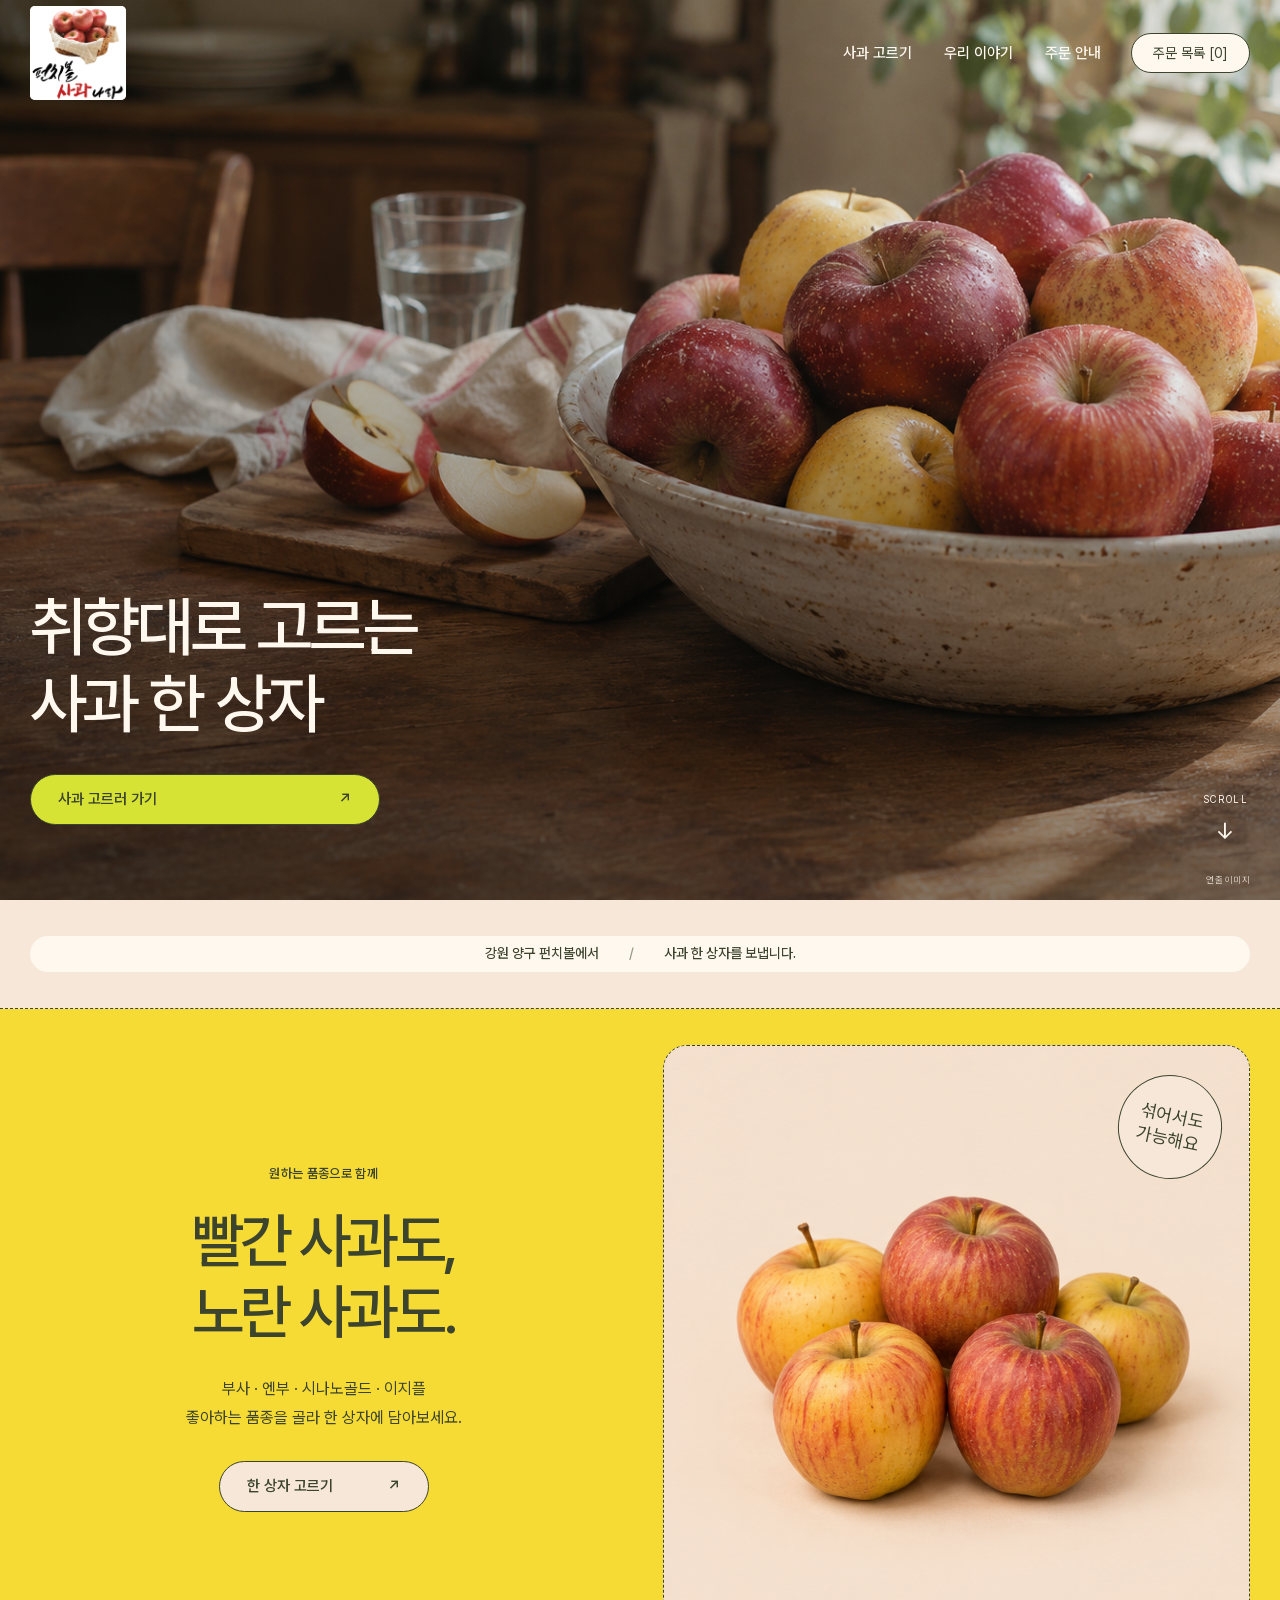
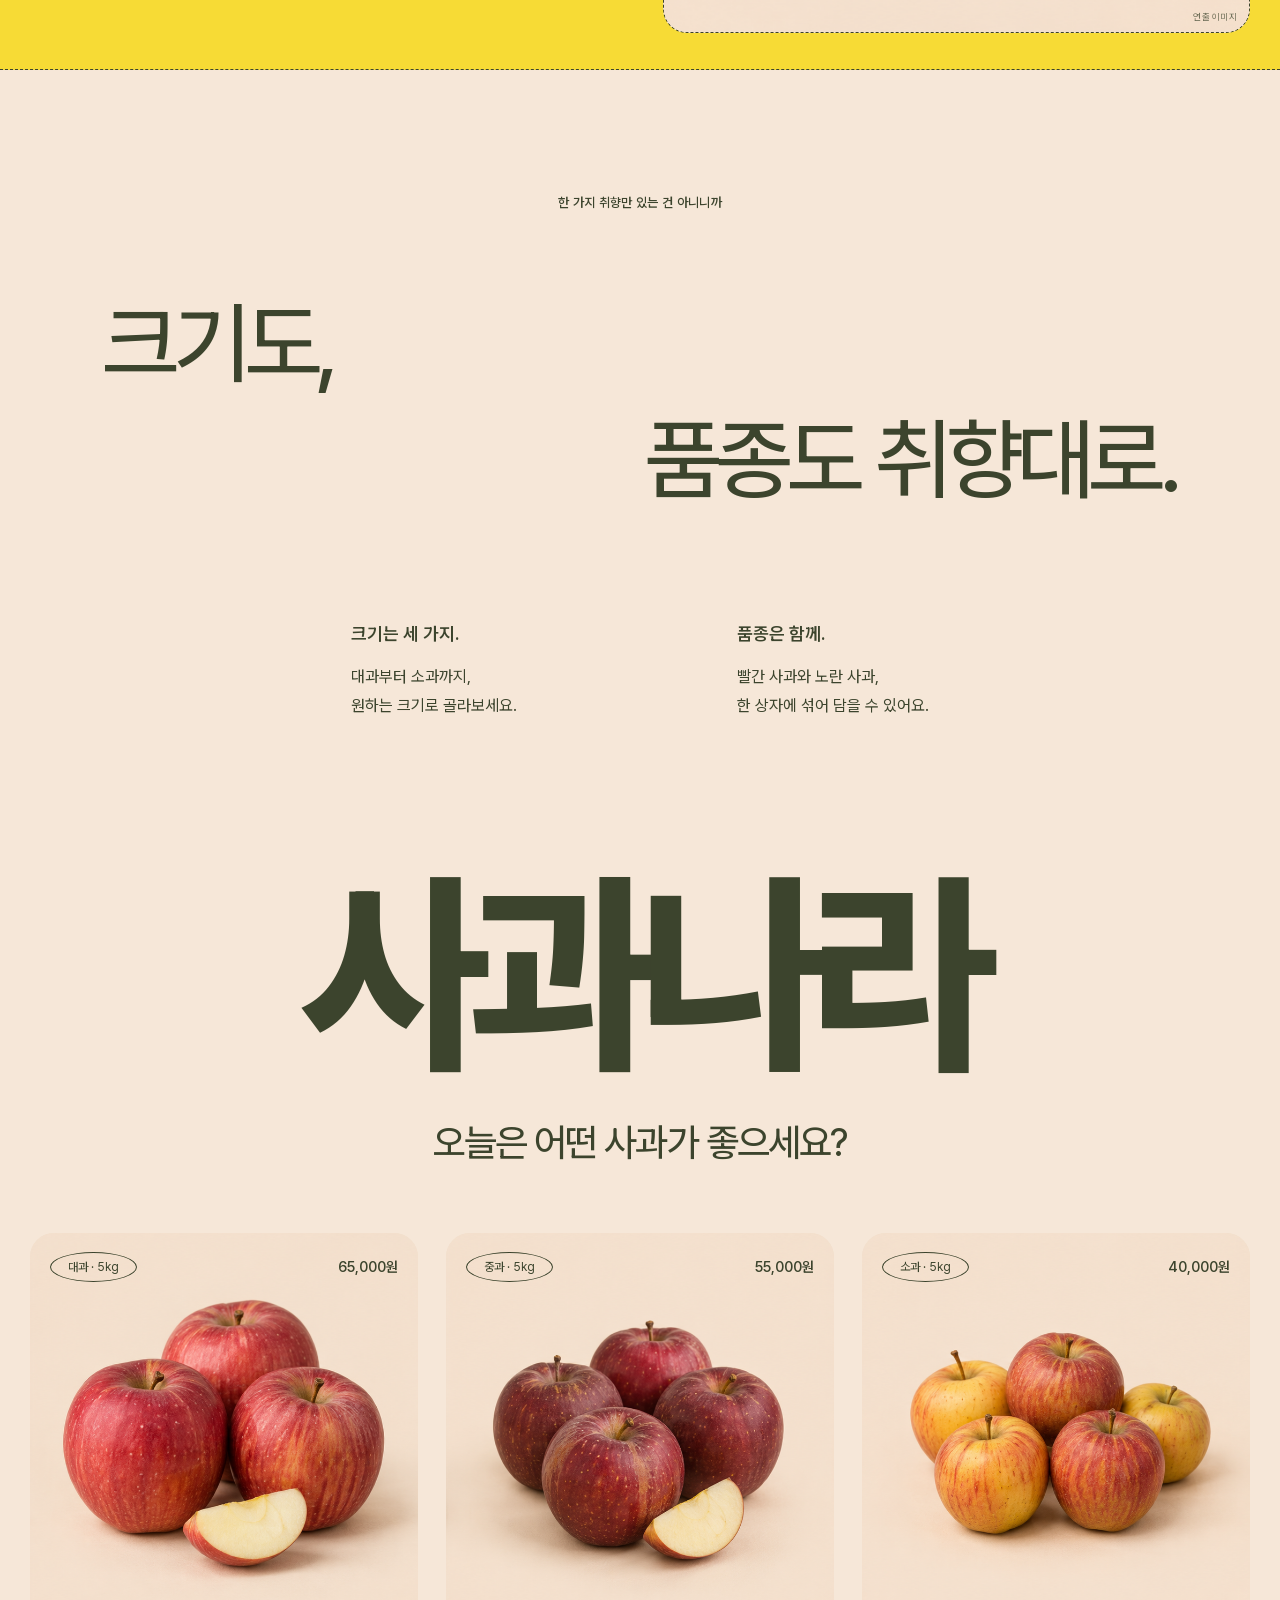
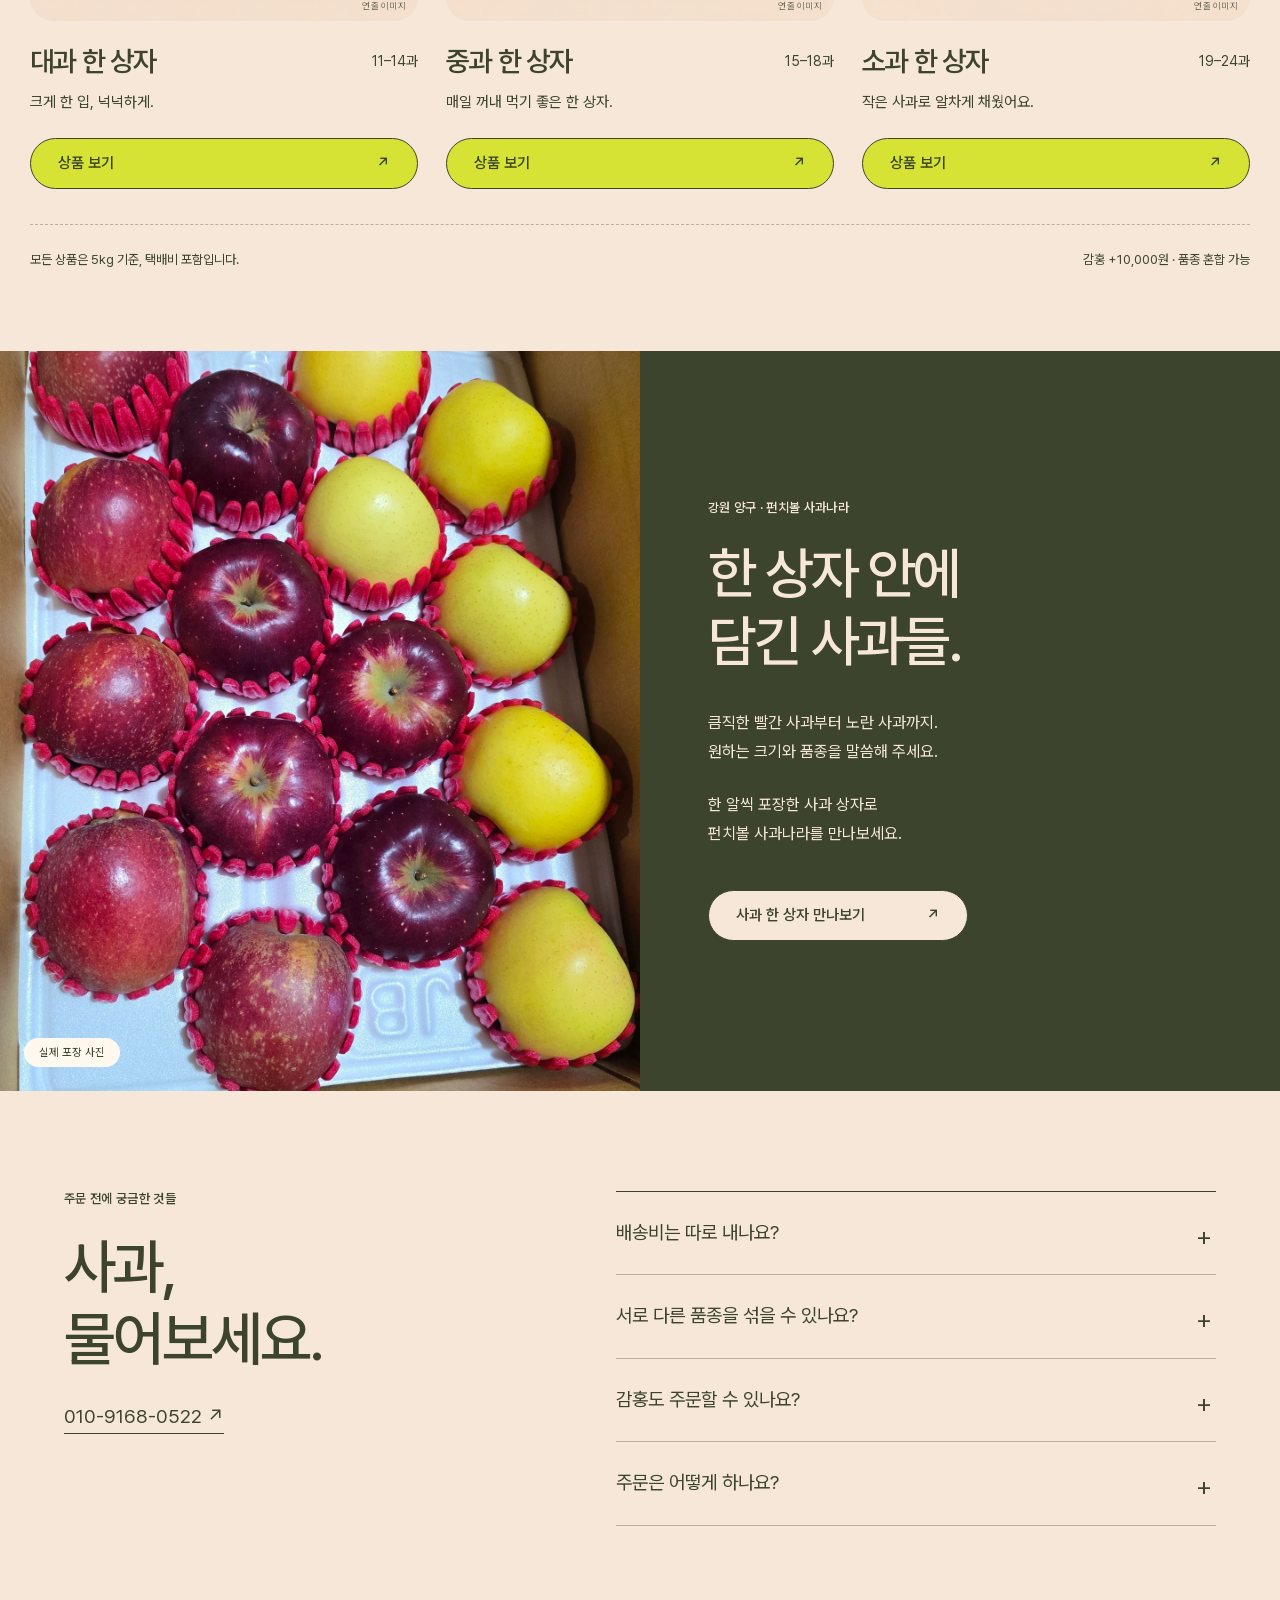
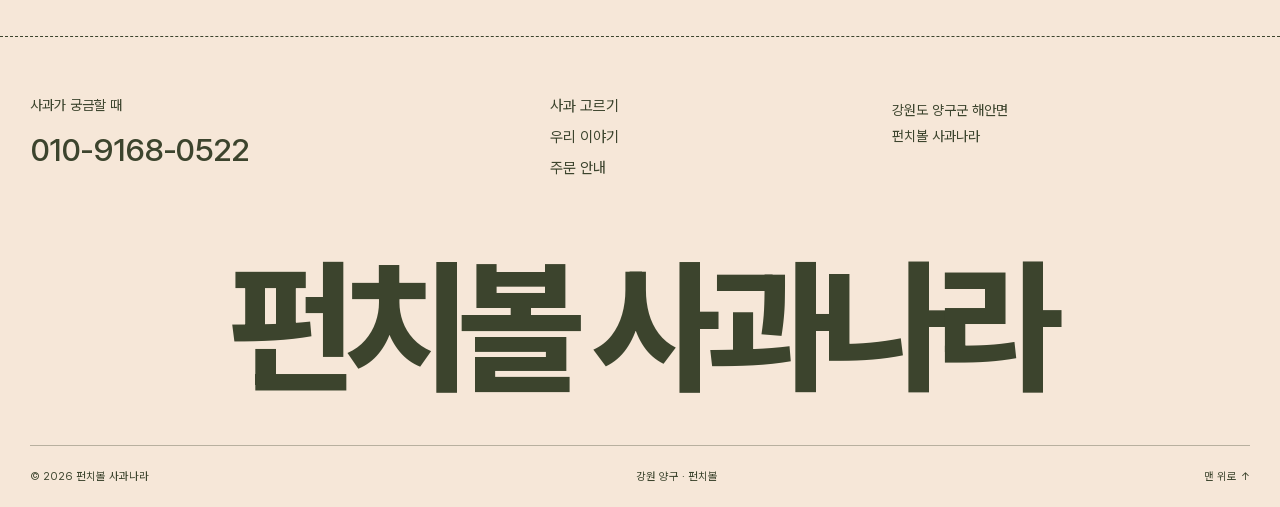
==== index.html @ c26ed7f4 "Build ApplePunch storefront and configure GitHub Pages" ====
<!doctype html><html lang="ko"><head><meta charset="utf-8"><meta name="viewport" content="width=device-width,initial-scale=1"><meta name="theme-color" content="#f6e7d8"><meta name="description" content="강원 양구 펀치볼 사과나라. 취향대로 고르는 사과 한 상자. 크기와 품종을 고르고 전화로 주문 문의하세요."><title>펀치볼 사과나라 — 취향대로 고르는 사과 한 상자</title><link rel="preload" href="assets/PretendardVariable.woff2" as="font" type="font/woff2" crossorigin><link rel="stylesheet" href="styles.css"><script src="app.js" defer></script></head><body class="home-page" id="top"><a class="skip-link" href="#main">본문으로 이동</a><header class="site-header"><a class="brand" href="index.html" aria-label="펀치볼 사과나라 홈"><span class="brand-crop"><img src="assets/brand-logo.png" alt="펀치볼 사과나라" width="198" height="194"></span></a><nav aria-label="주 메뉴"><a href="index.html#products">사과 고르기</a><a href="index.html#story">우리 이야기</a><a href="index.html#faq">주문 안내</a></nav><button class="basket-button" data-open-cart>주문 목록 <span data-cart-count>[0]</span></button><button class="menu-button" aria-label="메뉴 열기" aria-expanded="false" aria-controls="mobile-nav">메뉴</button></header><nav class="mobile-nav" id="mobile-nav" aria-label="모바일 메뉴" hidden><a href="index.html#products">사과 고르기</a><a href="index.html#story">우리 이야기</a><a href="index.html#faq">주문 안내</a></nav><main id="main">
<section class="hero"><img class="hero-image" src="assets/apple-table-hero.png" alt="식탁 위 그릇에 담긴 빨간 사과와 노란 사과" fetchpriority="high" width="1672" height="941"><div class="hero-shade"></div><div class="hero-content"><h1>취향대로 고르는<br>사과 한 상자</h1><a class="pill primary hero-button" href="#products">사과 고르러 가기 <span aria-hidden="true">↗</span></a></div><a class="scroll-cue" href="#intro" aria-label="아래 소개 보기">SCROLL <span>↓</span></a><span class="image-note">연출 이미지</span></section>
<div class="origin-band" id="intro"><p><span>강원 양구 펀치볼에서</span><span class="band-divider">/</span><span>사과 한 상자를 보냅니다.</span></p></div>
<section class="feature-section"><div class="feature-copy"><p class="eyebrow">원하는 품종으로 함께</p><h2>빨간 사과도,<br>노란 사과도.</h2><p>부사 · 엔부 · 시나노골드 · 이지플<br>좋아하는 품종을 골라 한 상자에 담아보세요.</p><a class="pill cream" href="product.html?size=medium">한 상자 고르기 <span aria-hidden="true">↗</span></a></div><a class="feature-visual" href="product.html?size=medium" aria-label="혼합 사과 상품 자세히 보기"><div class="apple-sprite small"></div><span class="feature-sticker">섞어서도<br>가능해요</span><span class="image-note">연출 이미지</span></a></section>
<section class="statement"><p class="eyebrow">한 가지 취향만 있는 건 아니니까</p><h2><span>크기도,</span><span>품종도 취향대로.</span></h2><div class="statement-notes"><p><strong>크기는 세 가지.</strong>대과부터 소과까지,<br>원하는 크기로 골라보세요.</p><p><strong>품종은 함께.</strong>빨간 사과와 노란 사과,<br>한 상자에 섞어 담을 수 있어요.</p></div></section>
<section class="products-section" id="products"><div class="section-intro"><h2>사과나라</h2><p>오늘은 어떤 사과가 좋으세요?</p></div><div class="product-grid"><article class="product-card"><a class="product-image" href="product.html?size=large" aria-label="대과 5kg 상품 보기"><div class="apple-sprite large"></div><div class="product-image-label"><span>대과 · 5kg</span><strong>65,000원</strong></div><span class="image-note">연출 이미지</span></a><div class="product-title"><h3>대과 한 상자</h3><span>11–14과</span></div><p class="product-description">크게 한 입, 넉넉하게.</p><a class="pill primary" href="product.html?size=large">상품 보기 <span aria-hidden="true">↗</span></a></article><article class="product-card"><a class="product-image" href="product.html?size=medium" aria-label="중과 5kg 상품 보기"><div class="apple-sprite medium"></div><div class="product-image-label"><span>중과 · 5kg</span><strong>55,000원</strong></div><span class="image-note">연출 이미지</span></a><div class="product-title"><h3>중과 한 상자</h3><span>15–18과</span></div><p class="product-description">매일 꺼내 먹기 좋은 한 상자.</p><a class="pill primary" href="product.html?size=medium">상품 보기 <span aria-hidden="true">↗</span></a></article><article class="product-card"><a class="product-image" href="product.html?size=small" aria-label="소과 5kg 상품 보기"><div class="apple-sprite small"></div><div class="product-image-label"><span>소과 · 5kg</span><strong>40,000원</strong></div><span class="image-note">연출 이미지</span></a><div class="product-title"><h3>소과 한 상자</h3><span>19–24과</span></div><p class="product-description">작은 사과로 알차게 채웠어요.</p><a class="pill primary" href="product.html?size=small">상품 보기 <span aria-hidden="true">↗</span></a></article></div><div class="product-footnote"><span>모든 상품은 5kg 기준, 택배비 포함입니다.</span><span>감홍 +10,000원 · 품종 혼합 가능</span></div></section>
<section class="story-section" id="story"><div class="story-photo"><img src="assets/real-apple-box.webp" alt="개별 완충재로 포장된 펀치볼 사과나라의 실제 혼합 사과 상자" loading="lazy" width="1440" height="2560"><span class="photo-tag">실제 포장 사진</span></div><div class="story-copy"><p class="eyebrow">강원 양구 · 펀치볼 사과나라</p><h2>한 상자 안에<br>담긴 사과들.</h2><p>큼직한 빨간 사과부터 노란 사과까지.<br>원하는 크기와 품종을 말씀해 주세요.</p><p>한 알씩 포장한 사과 상자로<br>펀치볼 사과나라를 만나보세요.</p><a class="pill cream" href="product.html">사과 한 상자 만나보기 <span aria-hidden="true">↗</span></a></div></section>
<section class="faq-section" id="faq"><div><p class="eyebrow">주문 전에 궁금한 것들</p><h2>사과,<br>물어보세요.</h2><a class="text-link" href="tel:01091680522">010-9168-0522 ↗</a></div><div class="faq-list"><details><summary>배송비는 따로 내나요?</summary><p>안내된 사과 가격은 5kg 한 상자 기준이며 택배비가 포함되어 있습니다. 여러 상자 주문과 배송 관련 사항은 전화로 문의해 주세요.</p></details><details><summary>서로 다른 품종을 섞을 수 있나요?</summary><p>네. 부사, 엔부, 시나노골드, 이지플 등 품종 혼합 구성이 가능합니다. 준비 가능한 품종은 주문할 때 확인해 주세요.</p></details><details><summary>감홍도 주문할 수 있나요?</summary><p>감홍은 표시된 가격에 10,000원이 추가됩니다. 준비 수량과 혼합 구성 가격은 전화로 확인해 주세요.</p></details><details><summary>주문은 어떻게 하나요?</summary><p>상품 페이지에서 크기와 품종을 골라 주문 목록에 담아보세요. 010-9168-0522로 연락해 주문 구성, 최종 금액과 발송일을 확인하시면 됩니다.</p></details></div></section>
</main><footer class="footer"><div class="footer-top"><div><p class="footer-label">사과가 궁금할 때</p><a class="footer-phone" href="tel:01091680522">010-9168-0522</a></div><div class="footer-links"><a href="index.html#products">사과 고르기</a><a href="index.html#story">우리 이야기</a><a href="index.html#faq">주문 안내</a></div><div class="footer-location">강원도 양구군 해안면<br>펀치볼 사과나라</div></div><div class="footer-wordmark" aria-hidden="true">펀치볼 사과나라</div><div class="footer-bottom"><span>© 2026 펀치볼 사과나라</span><span>강원 양구 · 펀치볼</span><a href="#top">맨 위로 ↑</a></div></footer><dialog class="cart-dialog" aria-labelledby="cart-title"><div class="cart-shell"><div class="cart-heading"><h2 id="cart-title">고른 사과</h2><button class="icon-button" data-close-cart aria-label="주문 목록 닫기">×</button></div><p class="cart-intro">원하는 구성을 담고, 전화로 문의해 주세요.</p><div class="cart-items" data-cart-items></div><div class="cart-bottom"><div class="cart-total"><span>상품 합계</span><strong data-cart-total>0원</strong></div><p class="cart-shipping">5kg 한 상자 기준 · 택배비 포함</p><button class="pill secondary" data-copy-order>선택한 구성 복사</button><a class="pill primary" href="tel:01091680522">전화로 주문 문의</a><p class="cart-disclaimer">결제 전 주문 구성과 발송일을 전화로 확인해 주세요.</p></div></div></dialog><div class="toast" role="status" aria-live="polite"></div></body></html>
---- styles.css ----
@font-face{font-family:Pretendard;src:url("assets/PretendardVariable.woff2") format("woff2");font-weight:100 900;font-display:swap}
:root{--cream:#f6e7d8;--paper:#fff8ef;--ink:#3c442d;--lime:#d6e334;--yellow:#f7db35;--red:#b92f25;--line:#a5a08b;--edge:30px}
*{box-sizing:border-box}html{scroll-behavior:smooth;scroll-padding-top:120px}body{margin:0;background:var(--cream);color:var(--ink);font-family:Pretendard,sans-serif;-webkit-font-smoothing:antialiased}body:has(dialog[open]){overflow:hidden}a{color:inherit;text-decoration:none}button,input,select{font:inherit;color:inherit}button,a,input,select,summary{-webkit-tap-highlight-color:transparent}button{cursor:pointer}button:disabled{cursor:default;opacity:.55}img{max-width:100%;display:block}button{background:none}h1,h2,h3,p{margin:0}a:focus-visible,button:focus-visible,summary:focus-visible,input:focus-visible,select:focus-visible{outline:3px solid var(--red);outline-offset:5px}section[id],div[id]{scroll-margin-top:110px}::selection{background:var(--lime);color:var(--ink)}.skip-link{position:fixed;top:-100px;left:20px;background:var(--cream);padding:14px;z-index:100}.skip-link:focus{top:10px}
.site-header{position:fixed;inset:0 0 auto;z-index:30;height:106px;padding:6px var(--edge);display:flex;gap:30px;align-items:center;transition:background .25s,color .25s,border-color .25s;color:var(--paper);border-bottom:1px solid transparent}.site-header.scrolled,.product-page .site-header{background:var(--cream);color:var(--ink);border-bottom-color:#3c442d33}.brand{display:block;flex-shrink:0;width:96px;height:94px;overflow:hidden;background:white;border-radius:5px}.brand-crop{position:relative;display:block;width:99px;height:97px;transform:scale(.97);transform-origin:top left;overflow:hidden}.brand-crop img{position:absolute;width:99px;height:97px;max-width:none;left:0;top:0}.site-header nav{display:flex;gap:32px;margin-left:auto;font-size:15px;font-weight:500}.site-header nav a{padding:12px 0}.site-header nav a:hover{text-decoration:underline;text-underline-offset:6px}.basket-button{border:1px solid currentColor;border-radius:40px;background:var(--paper);color:var(--ink);padding:11px 21px;font-size:14px;white-space:nowrap}.basket-button:hover{background:var(--lime)}.menu-button{display:none}.mobile-nav[hidden]{display:none}.mobile-nav{position:fixed;z-index:29;top:82px;left:0;right:0;background:var(--cream);padding:22px 20px;border-bottom:1px solid var(--ink)}.mobile-nav a{display:block;padding:13px 0;font-size:18px}
.hero{height:100svh;min-height:720px;max-height:1200px;position:relative;isolation:isolate;background:#47382b;color:var(--paper)}.hero-image{position:absolute;inset:0;width:100%;height:100%;object-fit:cover;object-position:center}.hero-shade{position:absolute;inset:0;background:linear-gradient(90deg,rgba(0,0,0,.24),transparent 70%),linear-gradient(0deg,rgba(0,0,0,.40),transparent 65%)}.hero-content{position:absolute;left:var(--edge);bottom:75px;width:min(760px,calc(100% - 60px))}.hero h1{font-size:clamp(48px,5.15vw,82px);font-weight:500;letter-spacing:-.055em;line-height:1.17;margin-bottom:32px}.pill{display:flex;align-items:center;justify-content:center;gap:30px;min-height:51px;padding:14px 27px;border:1px solid var(--ink);border-radius:100px;font-size:15px;font-weight:550;line-height:1.4;transition:background .18s,transform .18s}.pill span{margin-left:auto}.pill:hover{transform:translateY(-2px)}.primary{background:var(--lime);color:var(--ink)}.primary:hover{background:#e5ed75}.cream{background:var(--cream);color:var(--ink)}.cream:hover{background:var(--paper)}.secondary{background:transparent}.hero-button{max-width:350px}.scroll-cue{position:absolute;right:32px;bottom:55px;font-size:10px;letter-spacing:.14em;display:grid;gap:12px;text-align:center}.scroll-cue span{font-size:23px}.image-note{position:absolute;right:12px;bottom:10px;font-size:9px;letter-spacing:.03em;opacity:.7}.hero>.image-note{right:30px;bottom:15px}
.origin-band{padding:36px var(--edge);border-bottom:1px dashed var(--ink)}.origin-band p{border-radius:60px;background:var(--paper);text-align:center;min-height:36px;padding:9px 20px;font-size:14px;font-weight:500;display:flex;gap:30px;justify-content:center}.band-divider{color:#969b81}
.feature-section{background:var(--yellow);display:grid;grid-template-columns:1fr 1fr;gap:45px;padding:36px var(--edge);align-items:center;border-bottom:1px dashed var(--ink)}.feature-copy{text-align:center;padding:60px 12px}.eyebrow{font-size:13px;font-weight:550;letter-spacing:.025em;margin-bottom:25px}.feature-copy h2{font-size:clamp(38px,4.7vw,76px);font-weight:500;line-height:1.18;letter-spacing:-.065em;margin-bottom:27px}.feature-copy>p:not(.eyebrow){font-size:16px;line-height:1.8;margin-bottom:28px}.feature-copy .pill{display:inline-flex;min-width:210px}.feature-visual{position:relative;display:block;aspect-ratio:1/1;border:1px dashed var(--ink);border-radius:24px;overflow:hidden;background:#f3e1cd}.apple-sprite{width:100%;height:100%;background-image:url("assets/apple-products.png");background-size:300% 100%;background-repeat:no-repeat}.apple-sprite.large{background-position:left center}.apple-sprite.medium{background-position:center}.apple-sprite.small{background-position:right center}.feature-sticker{position:absolute;top:29px;right:27px;display:grid;place-content:center;border:1px solid var(--ink);border-radius:50%;width:104px;height:104px;font-size:18px;line-height:1.3;text-align:center;background:var(--cream);transform:rotate(12deg)}
.statement{padding:125px 8vw 100px}.statement>.eyebrow{text-align:center;margin-bottom:76px}.statement h2{font-size:clamp(48px,7vw,110px);font-weight:450;letter-spacing:-.065em;line-height:1.3}.statement h2 span{display:block}.statement h2 span:last-child{text-align:right}.statement-notes{display:flex;justify-content:space-evenly;gap:60px;max-width:900px;margin:100px auto 0}.statement-notes p{font-size:16px;line-height:1.8}.statement-notes strong{display:block;font-size:18px;font-weight:600;margin-bottom:12px}
.products-section{padding:30px var(--edge) 80px}.section-intro{text-align:center;margin-bottom:68px}.section-intro h2{font-size:clamp(90px,17vw,280px);letter-spacing:-.085em;font-weight:800;line-height:1.15}.section-intro p{font-size:clamp(20px,3vw,42px);letter-spacing:-.05em;font-weight:450;margin-top:18px}.product-grid{display:grid;grid-template-columns:repeat(3,minmax(0,1fr));gap:28px}.product-image{display:block;position:relative;aspect-ratio:1;border-radius:24px;overflow:hidden;background:#f3e1cd}.product-image .apple-sprite{transition:transform .6s cubic-bezier(.2,.7,.2,1)}.product-image:hover .apple-sprite{transform:scale(1.055)}.product-image-label{position:absolute;top:19px;left:20px;right:20px;display:flex;align-items:center;justify-content:space-between;gap:12px;font-size:14px}.product-image-label>span{border:1px solid var(--ink);border-radius:50%;padding:7px 17px;font-size:12px}.product-image-label strong{font-weight:550}.product-title{display:flex;align-items:center;justify-content:space-between;margin:23px 0 12px;gap:12px}.product-title h3{font-size:28px;font-weight:550;letter-spacing:-.04em}.product-title>span{font-size:14px;white-space:nowrap}.product-description{font-size:15px;margin-bottom:24px;line-height:1.6}.product-footnote{display:flex;justify-content:space-between;gap:20px;font-size:13px;margin-top:35px;padding-top:24px;border-top:1px dashed #3c442d55;line-height:1.7}
.story-section{display:grid;grid-template-columns:1fr 1fr;background:var(--ink);color:var(--cream);min-height:740px}.story-photo{position:relative;min-height:740px;overflow:hidden}.story-photo img{position:absolute;width:100%;height:100%;object-fit:cover;object-position:center}.photo-tag{position:absolute;left:24px;bottom:24px;border-radius:30px;background:var(--paper);color:var(--ink);padding:8px 15px;font-size:11px}.story-copy{padding:70px 5.3vw;display:flex;flex-direction:column;justify-content:center;align-items:flex-start}.story-copy h2,.packing-section h2{font-size:clamp(38px,4.4vw,68px);font-weight:500;line-height:1.2;letter-spacing:-.055em;margin-bottom:32px}.story-copy>p:not(.eyebrow){font-size:16px;line-height:1.85;margin-bottom:23px}.story-copy .pill{margin-top:18px;min-width:260px}
.faq-section{padding:100px 5vw 110px;display:grid;grid-template-columns:1fr 1.3fr;gap:90px}.faq-section h2{font-size:60px;line-height:1.2;font-weight:500;letter-spacing:-.05em;margin-bottom:30px}.text-link{font-size:19px;border-bottom:1px solid;padding-bottom:5px}.faq-list{border-top:1px solid var(--ink)}details{border-bottom:1px solid #3c442d55}summary{cursor:pointer;list-style:none;padding:27px 36px 27px 0;font-size:19px;position:relative;line-height:1.5}summary::-webkit-details-marker{display:none}summary::after{content:"+";position:absolute;right:4px;top:24px;font-size:26px;font-weight:350}details[open] summary::after{content:"−"}details p{font-size:15px;line-height:1.9;max-width:560px;padding:0 35px 27px 0;color:#5f644f}
.footer{border-top:1px dashed var(--ink);padding:60px var(--edge) 0}.footer-top{display:grid;grid-template-columns:1.3fr .8fr 1fr;gap:55px;margin-bottom:70px}.footer-label{font-size:14px;margin-bottom:18px}.footer-phone{font-size:32px;font-weight:500;letter-spacing:-.04em}.footer-links{display:grid;gap:13px;font-size:15px}.footer-location{font-size:14px;line-height:1.9}.footer-wordmark{font-size:clamp(60px,11.4vw,180px);font-weight:800;line-height:1.1;letter-spacing:-.08em;white-space:nowrap;text-align:center;padding-bottom:38px}.footer-bottom{border-top:1px solid #3c442d55;padding:24px 0;display:flex;justify-content:space-between;gap:20px;font-size:11px}
.breadcrumb{margin:143px var(--edge) 0;display:flex;gap:13px;font-size:12px;color:#73775f}.product-detail{display:grid;grid-template-columns:minmax(0,1fr) minmax(0,.9fr);gap:6vw;padding:35px var(--edge) 80px}.detail-visual{position:relative;aspect-ratio:1;border-radius:24px;overflow:hidden}.detail-media>p{font-size:11px;color:#747861;line-height:1.6;margin:15px 0}.pack-preview{display:flex;align-items:center;gap:16px;font-size:13px;margin-top:24px}.pack-preview img{width:75px;height:75px;object-fit:cover;border-radius:8px}.detail-copy{padding-top:18px;max-width:620px}.detail-copy>.eyebrow{margin-bottom:18px}.detail-copy h1{font-size:52px;line-height:1.2;letter-spacing:-.06em;font-weight:550}.detail-subtitle{font-size:15px;margin-top:16px;line-height:1.7}.detail-price{display:flex;align-items:baseline;justify-content:space-between;gap:15px;padding:28px 0 27px;margin-bottom:27px;border-bottom:1px solid #3c442d55}.detail-price strong{font-size:32px;font-weight:550;letter-spacing:-.04em}.detail-price span{font-size:12px}fieldset{padding:0;border:0;margin:0 0 26px}legend,.select-label{display:block;font-size:14px;font-weight:550;margin-bottom:13px}.size-options{display:grid;grid-template-columns:repeat(3,1fr);gap:9px}.size-option{position:relative;cursor:pointer}.size-option input{position:absolute;inset:0;opacity:0;width:100%;height:100%;margin:0;cursor:pointer}.size-option>span{display:flex;flex-direction:column;align-items:center;gap:7px;padding:15px 4px;border:1px solid #9b9e87;border-radius:11px}.size-option input:checked+span{background:var(--lime);border-color:var(--ink)}.size-option input:focus-visible+span{outline:3px solid var(--red);outline-offset:3px}.size-option strong{font-size:17px;font-weight:550}.size-option small{font-size:11px}.size-option b{font-size:14px;font-weight:550;margin-top:3px}select{width:100%;background:var(--paper);border:1px solid #9b9e87;border-radius:8px;min-height:48px;padding:10px 14px;font-size:14px}.quantity-line{display:flex;align-items:center;justify-content:space-between;margin:24px 0;font-size:14px}.quantity-control{display:flex;align-items:center;border:1px solid var(--ink);border-radius:40px;overflow:hidden}.quantity-control button{width:36px;height:35px;border:0;font-size:20px}.quantity-control input{width:42px;background:none;text-align:center;border:0;font-size:14px;appearance:textfield;-moz-appearance:textfield}.quantity-control input::-webkit-inner-spin-button{appearance:none}.selection-total{display:flex;justify-content:space-between;align-items:baseline;font-size:14px;border-top:1px solid #3c442d55;padding:22px 0}.selection-total strong{font-size:26px;font-weight:550}.add-button{width:100%}.direct-call{display:block;text-align:center;font-size:14px;padding:18px 0;text-decoration:underline;text-underline-offset:4px}.detail-notice{font-size:11px;color:#72755f;line-height:1.85}.packing-section{display:grid;grid-template-columns:1fr 1fr;background:var(--yellow);gap:80px;align-items:center;padding:60px 6vw}.packing-section img{max-height:680px;width:100%;object-fit:cover;border-radius:20px}.packing-section p:not(.eyebrow){font-size:15px;line-height:1.9;margin-bottom:30px}.packing-section .pill{display:inline-flex}
.cart-dialog{position:fixed;inset:0 0 0 auto;max-width:min(510px,100%);width:510px;max-height:100dvh;height:100dvh;margin:0;border:0;border-left:1px solid var(--ink);padding:0;background:var(--cream);color:var(--ink)}.cart-dialog::backdrop{background:#151b1a88}.cart-shell{display:flex;flex-direction:column;height:100%;padding:27px}.cart-heading{display:flex;align-items:center;justify-content:space-between;gap:20px}.cart-heading h2{font-size:30px;font-weight:550;letter-spacing:-.04em}.icon-button{border:1px solid var(--ink);border-radius:50%;height:35px;width:35px;font-size:27px;line-height:1}.cart-intro{font-size:13px;line-height:1.7;margin-top:18px}.cart-items{flex:1;overflow:auto;margin:23px -5px 0;padding:0 5px}.empty-cart{padding:55px 10px;text-align:center;line-height:1.9;font-size:16px}.empty-cart a{display:inline-block;margin-top:18px;text-decoration:underline;text-underline-offset:5px}.cart-item{border-top:1px solid #3c442d44;padding:22px 0;display:grid;grid-template-columns:74px 1fr;gap:18px}.cart-item .apple-sprite{height:74px;border-radius:8px}.cart-item-title{display:flex;justify-content:space-between;gap:14px;align-items:start;font-size:17px;font-weight:550}.remove-item{border:0;font-size:12px;text-decoration:underline;padding:3px 0}.cart-item-copy p{font-size:12px;margin-top:9px}.cart-item-controls{display:flex;justify-content:space-between;align-items:center;gap:15px;margin-top:13px}.cart-item-controls strong{font-size:15px;font-weight:550}.cart-bottom{border-top:1px solid var(--ink);padding-top:22px}.cart-total{display:flex;align-items:center;justify-content:space-between;font-size:15px}.cart-total strong{font-size:26px;font-weight:550}.cart-shipping{font-size:11px;margin:12px 0 21px}.cart-bottom .pill{width:100%;margin-top:10px}.cart-disclaimer{font-size:11px;line-height:1.7;margin-top:17px;color:#6c705c}.toast{position:fixed;bottom:28px;left:50%;transform:translate(-50%,20px);background:var(--ink);color:var(--paper);border:1px solid var(--cream);padding:15px 23px;border-radius:60px;font-size:14px;opacity:0;pointer-events:none;z-index:80;transition:opacity .2s,transform .2s;max-width:calc(100% - 30px);text-align:center}.toast.visible{opacity:1;transform:translate(-50%,0)}
@media(min-width:1700px){.feature-section{gap:75px}.feature-visual{max-height:850px}.statement{padding-left:12vw;padding-right:12vw}.product-detail{gap:8vw;padding-left:5vw;padding-right:5vw}.detail-copy{padding-top:4vw}}
@media(max-width:1000px){.site-header nav{gap:20px;font-size:13px}.feature-section{gap:20px}.feature-copy{padding:35px 0}.feature-copy>p:not(.eyebrow){font-size:14px}.feature-sticker{width:80px;height:80px;font-size:15px;top:20px;right:20px}.statement{padding:90px 5vw}.statement-notes{margin-top:65px}.product-grid{gap:17px}.product-image-label{left:12px;right:12px;font-size:12px;top:14px}.product-image-label>span{font-size:10px;padding:5px 10px}.product-title h3{font-size:23px}.product-title>span{font-size:12px}.story-photo{min-height:650px}.story-section{min-height:650px}.story-copy{padding:50px 30px}.story-copy>p:not(.eyebrow){font-size:14px}.story-copy .pill{min-width:0;gap:15px;padding:13px 21px}.faq-section{gap:40px;padding:75px 30px}.faq-section h2{font-size:48px}.footer-phone{font-size:25px}.product-detail{gap:35px}.detail-copy h1{font-size:39px}.detail-price{display:block}.detail-price span{display:block;margin-top:10px}.size-options{gap:6px}.size-option b{font-size:12px}.packing-section{gap:40px}}
@media(max-width:700px){:root{--edge:18px}html{scroll-padding-top:95px}.site-header{height:82px;padding:5px 18px;gap:12px}.brand{width:72px;height:70px}.brand-crop{transform:scale(.728)}.site-header nav{display:none}.basket-button{margin-left:auto;padding:9px 13px;font-size:12px}.menu-button{display:block;border:1px solid currentColor;border-radius:40px;padding:9px 13px;color:inherit;font-size:12px}.hero{height:92svh;min-height:650px;max-height:900px}.hero-image{object-position:63% center}.hero-shade{background:linear-gradient(0deg,#17130ab0,transparent 85%)}.hero-content{left:20px;bottom:74px;width:calc(100% - 40px)}.hero h1{font-size:clamp(38px,8.7vw,58px);line-height:1.25;letter-spacing:-.055em;margin-bottom:26px}.hero-button{max-width:none;min-height:48px;font-size:14px}.scroll-cue{right:20px;bottom:17px;display:flex;gap:10px;align-items:center;font-size:8px}.scroll-cue span{font-size:16px}.hero>.image-note{left:20px;right:auto;bottom:20px;font-size:8px}.origin-band{padding:23px 14px}.origin-band p{font-size:11px;gap:10px;padding:10px 8px}.feature-section{display:flex;flex-direction:column;gap:0;padding:14px 18px 22px}.feature-copy{padding:37px 0 32px}.eyebrow{font-size:11px;margin-bottom:20px}.feature-copy h2{font-size:43px;margin-bottom:20px}.feature-copy>p:not(.eyebrow){font-size:13px;line-height:1.9;margin-bottom:22px}.feature-copy .pill{min-width:205px;min-height:45px;font-size:13px}.feature-visual{width:100%;aspect-ratio:1.12;border-radius:18px}.feature-sticker{width:77px;height:77px;font-size:14px;right:17px;top:17px}.statement{padding:70px 22px 53px}.statement>.eyebrow{margin-bottom:45px}.statement h2{font-size:clamp(33px,8vw,54px);line-height:1.6;letter-spacing:-.06em}.statement-notes{gap:24px;margin-top:48px;justify-content:space-between}.statement-notes p{font-size:12px;line-height:1.8}.statement-notes strong{font-size:14px;margin-bottom:8px}.products-section{padding:20px 18px 47px}.section-intro{margin-bottom:32px}.section-intro h2{font-size:27vw;letter-spacing:-.08em}.section-intro p{font-size:19px;margin-top:13px}.product-grid{display:flex;overflow-x:auto;scroll-snap-type:x mandatory;gap:16px;padding-bottom:20px;scrollbar-width:thin;scrollbar-color:var(--ink) transparent}.product-card{width:84%;min-width:84%;scroll-snap-align:start}.product-image{border-radius:18px}.product-image-label{font-size:13px;top:17px;left:16px;right:16px}.product-image-label>span{font-size:11px}.product-title{margin-top:18px}.product-title h3{font-size:25px}.product-title>span{font-size:13px}.product-description{font-size:13px;margin-bottom:18px}.product-card>.pill{min-height:45px;font-size:13px}.product-footnote{display:block;font-size:11px;padding-top:18px;margin-top:17px}.product-footnote span{display:block;margin-top:5px}.story-section{display:block;min-height:0}.story-photo{height:490px;min-height:0}.story-photo img{object-position:center 45%}.photo-tag{left:18px;bottom:18px;font-size:10px}.story-copy{padding:45px 25px 50px}.story-copy h2{font-size:40px;margin-bottom:24px}.story-copy>p:not(.eyebrow){font-size:14px;line-height:1.85;margin-bottom:18px}.story-copy .pill{min-width:250px;font-size:13px;min-height:46px;margin-top:12px}.faq-section{display:block;padding:55px 22px 60px}.faq-section h2{font-size:40px;margin-bottom:23px}.text-link{font-size:17px}.faq-list{margin-top:42px}summary{font-size:16px;padding:23px 30px 23px 0}summary::after{font-size:22px;top:20px}details p{font-size:13px;line-height:1.85;padding-bottom:23px}.footer{padding:37px 20px 0}.footer-top{grid-template-columns:1fr 1fr;gap:30px;margin-bottom:45px}.footer-top>div:first-child{grid-column:1/-1}.footer-label{font-size:12px;margin-bottom:12px}.footer-phone{font-size:30px}.footer-links{font-size:12px;gap:12px}.footer-location{font-size:12px}.footer-wordmark{font-size:10.5vw;padding-bottom:25px}.footer-bottom{font-size:9px;padding:20px 0;gap:12px}.footer-bottom>span:nth-child(2){display:none}.breadcrumb{margin-top:108px;font-size:10px;gap:10px}.product-detail{display:block;padding:25px 18px 45px}.detail-visual{border-radius:18px}.detail-media>p{font-size:10px;margin:12px 0}.pack-preview{margin-top:16px;font-size:12px}.pack-preview img{height:58px;width:58px}.detail-copy{padding-top:36px;max-width:none}.detail-copy h1{font-size:38px}.detail-subtitle{font-size:13px;margin-top:13px}.detail-price{display:flex;align-items:center;padding:24px 0;margin-bottom:24px}.detail-price strong{font-size:28px}.detail-price span{font-size:11px;margin-top:0}legend,.select-label{font-size:13px}.size-options{gap:8px}.size-option strong{font-size:16px}.size-option small{font-size:11px}.size-option b{font-size:13px}.quantity-line{font-size:13px}.selection-total{font-size:13px}.selection-total strong{font-size:24px}.add-button{min-height:51px}.direct-call{font-size:13px}.detail-notice{font-size:11px}.packing-section{display:block;padding:25px 18px 42px}.packing-section img{height:480px;border-radius:15px;margin-bottom:32px}.packing-section h2{font-size:38px;margin-bottom:23px}.packing-section p:not(.eyebrow){font-size:13px;margin-bottom:23px}.packing-section .pill{font-size:13px;min-height:45px}.cart-shell{padding:22px}.cart-heading h2{font-size:26px}.cart-intro{font-size:12px}.cart-item{gap:12px;grid-template-columns:65px 1fr}.cart-item .apple-sprite{height:65px}.cart-item-title{font-size:15px}.cart-bottom{padding-top:18px}.cart-total strong{font-size:24px}.cart-disclaimer{font-size:10px}.toast{font-size:12px;bottom:20px}}
@media(prefers-reduced-motion:reduce){html{scroll-behavior:auto}*,*::before,*::after{transition:none!important;animation:none!important}}
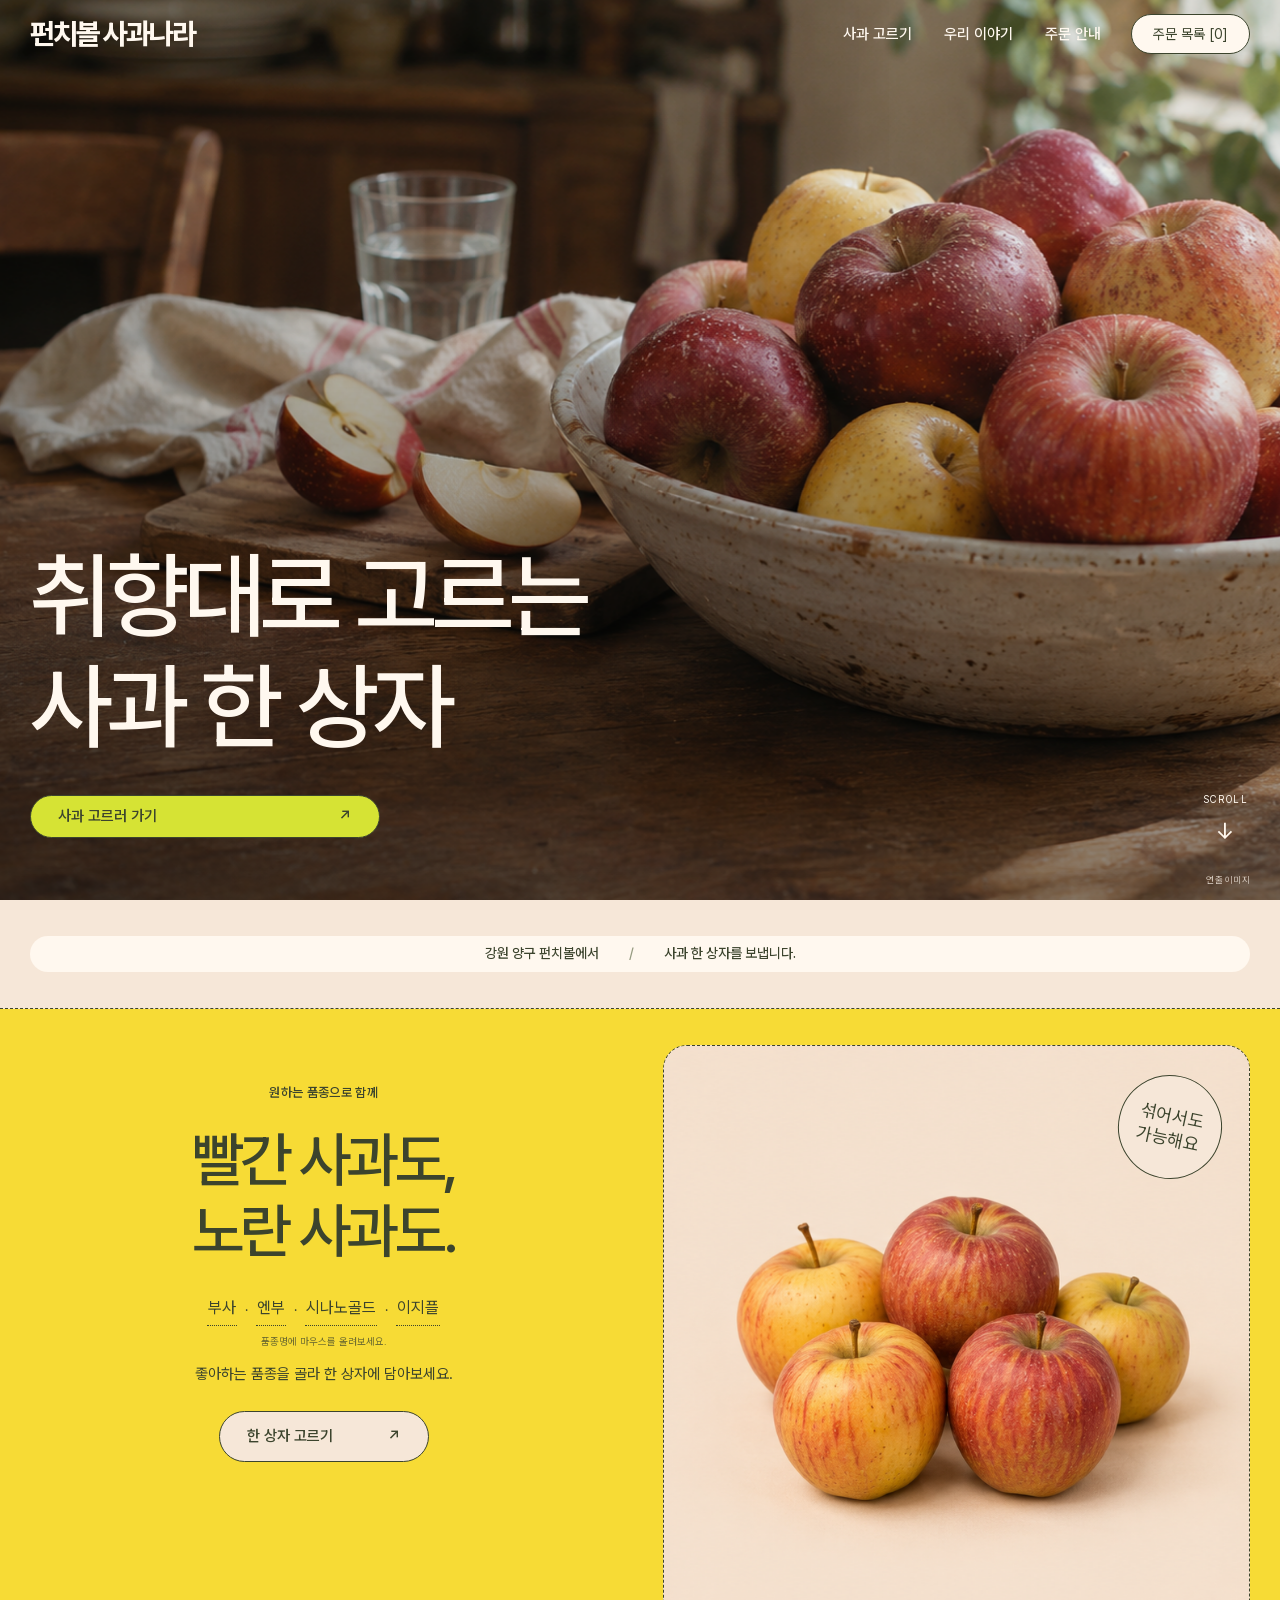
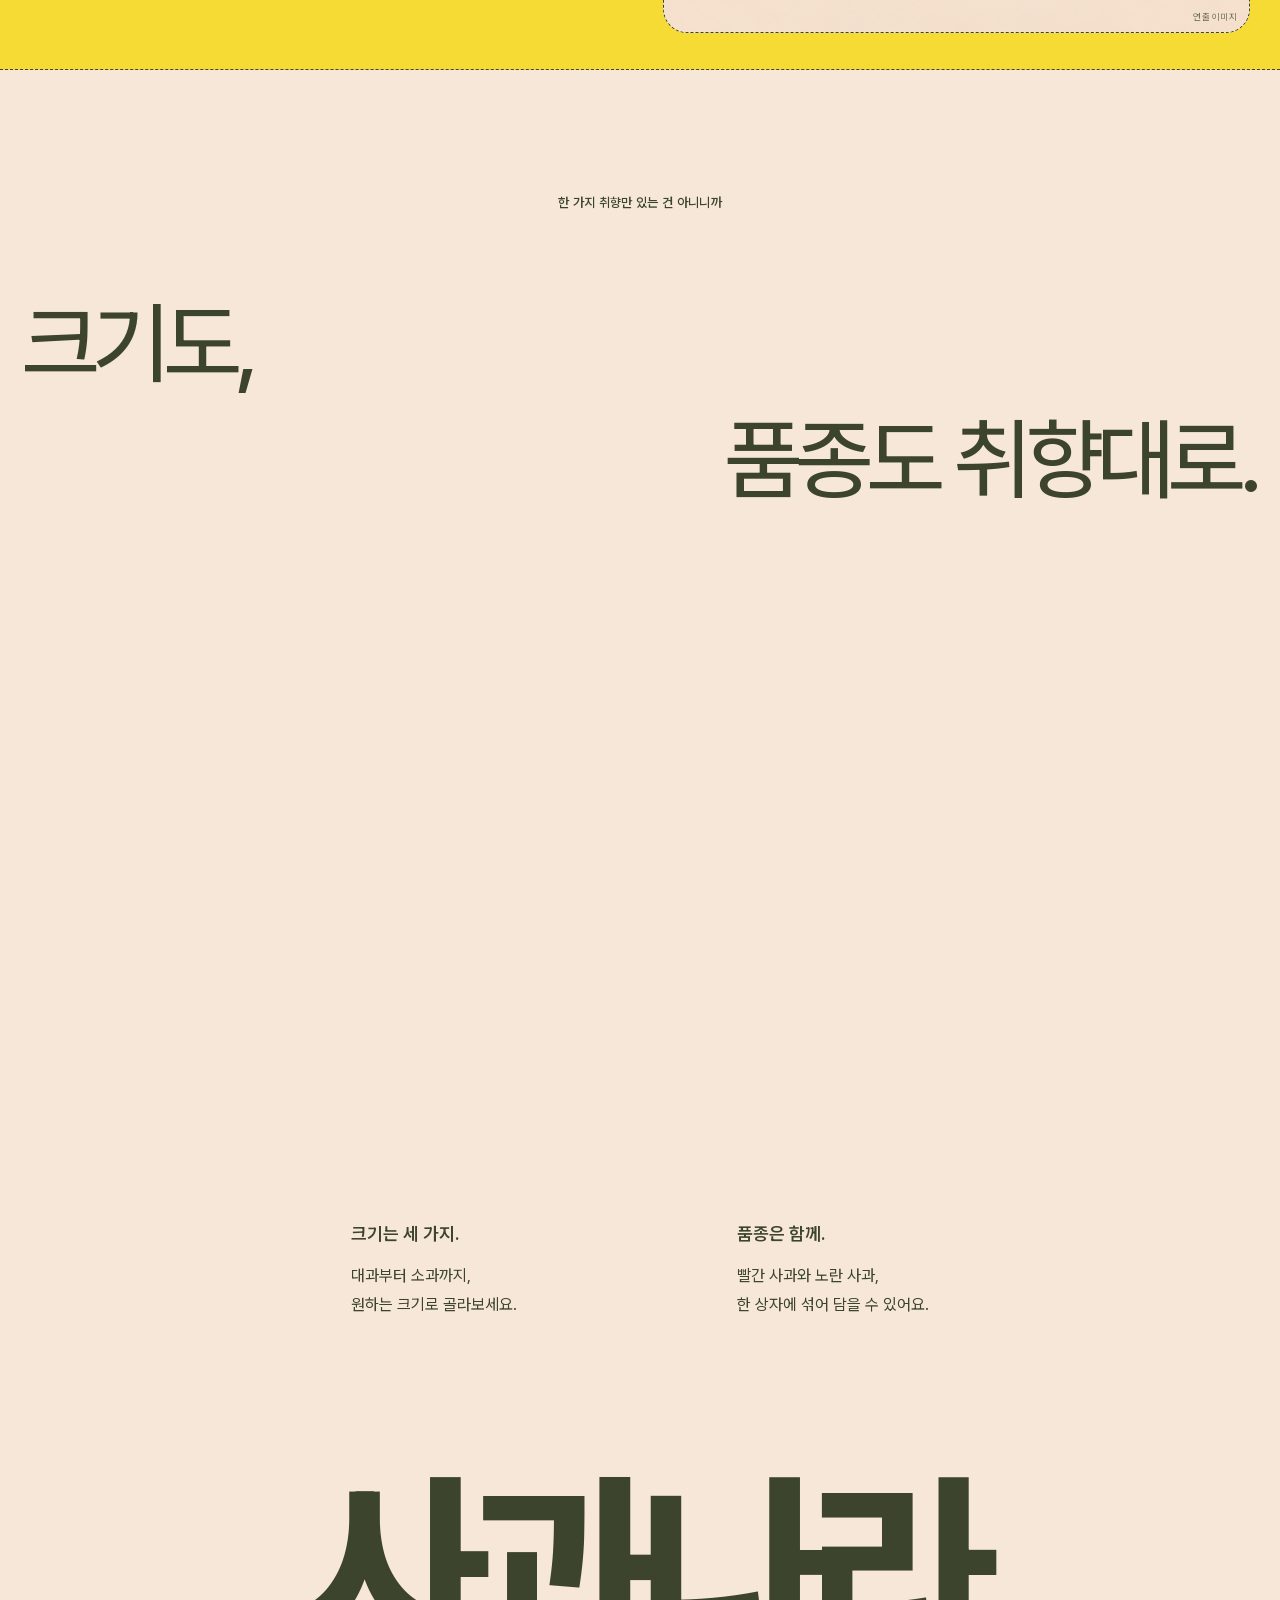
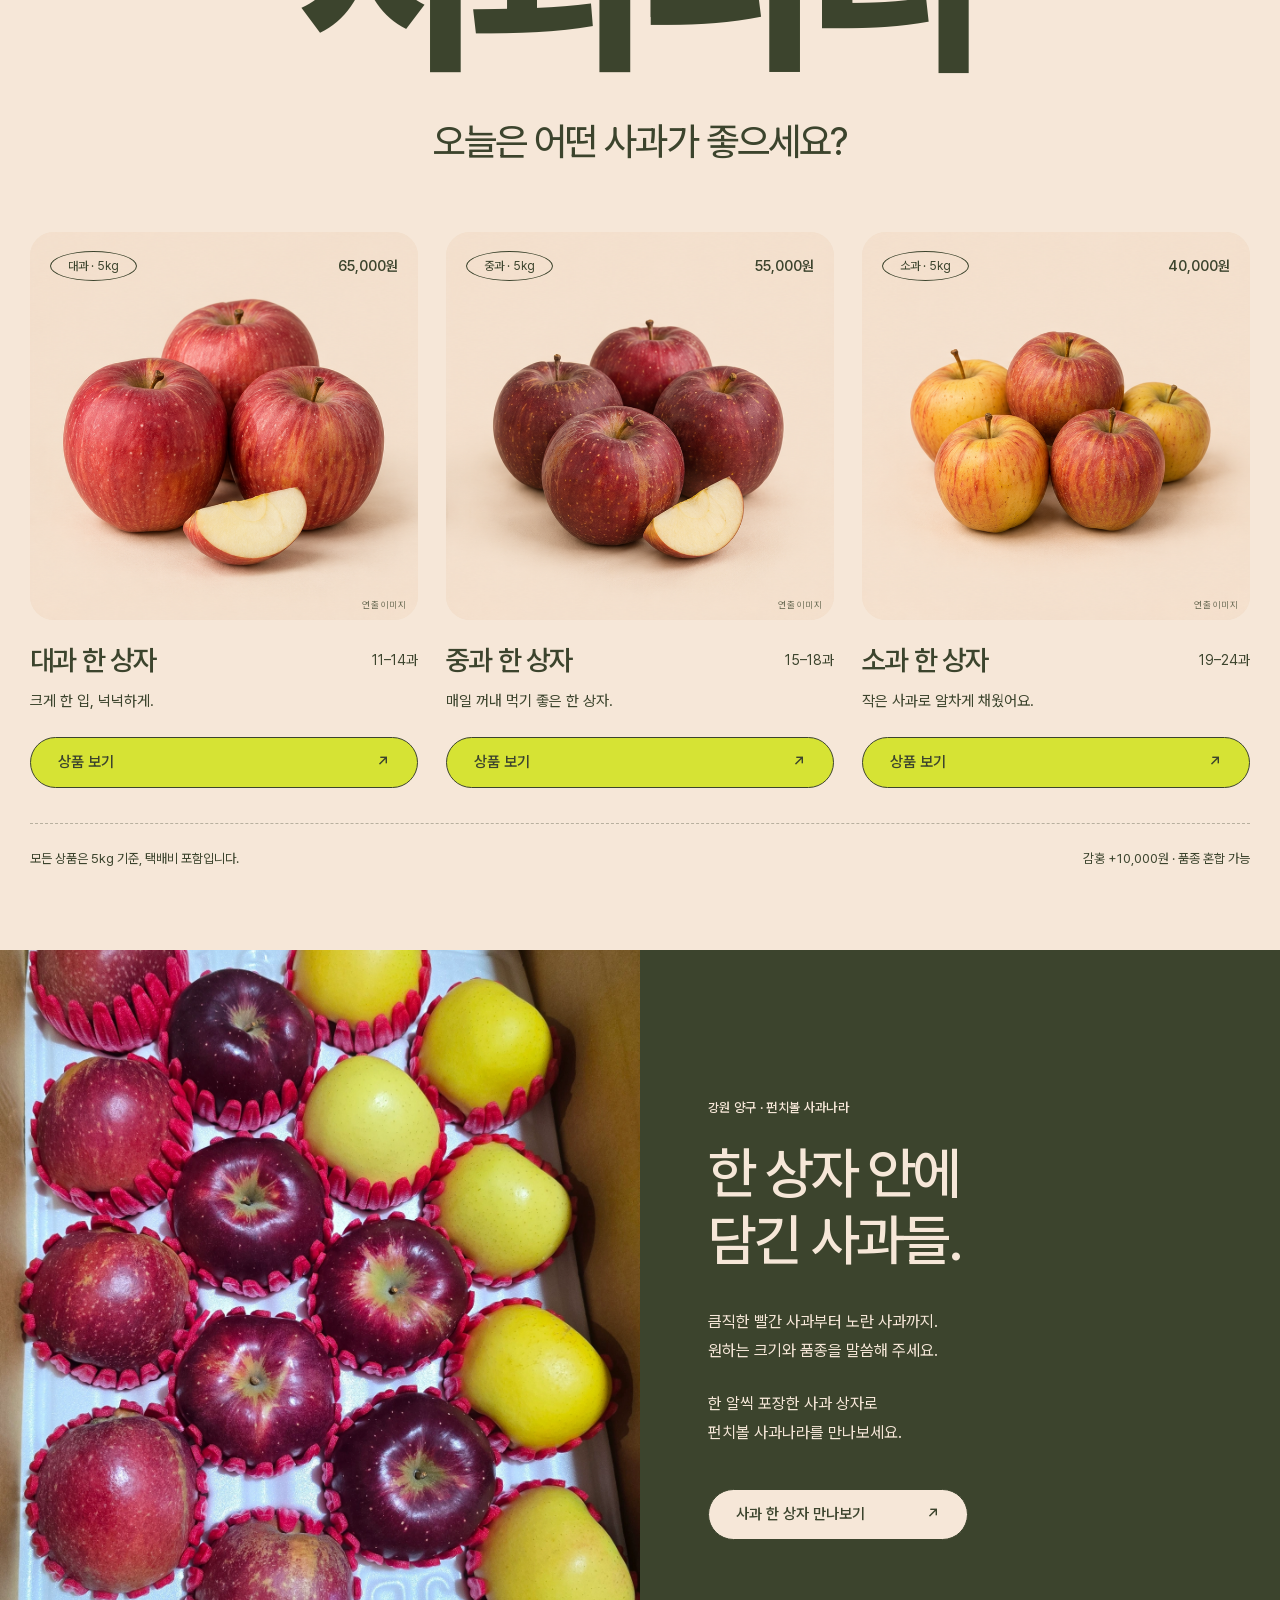
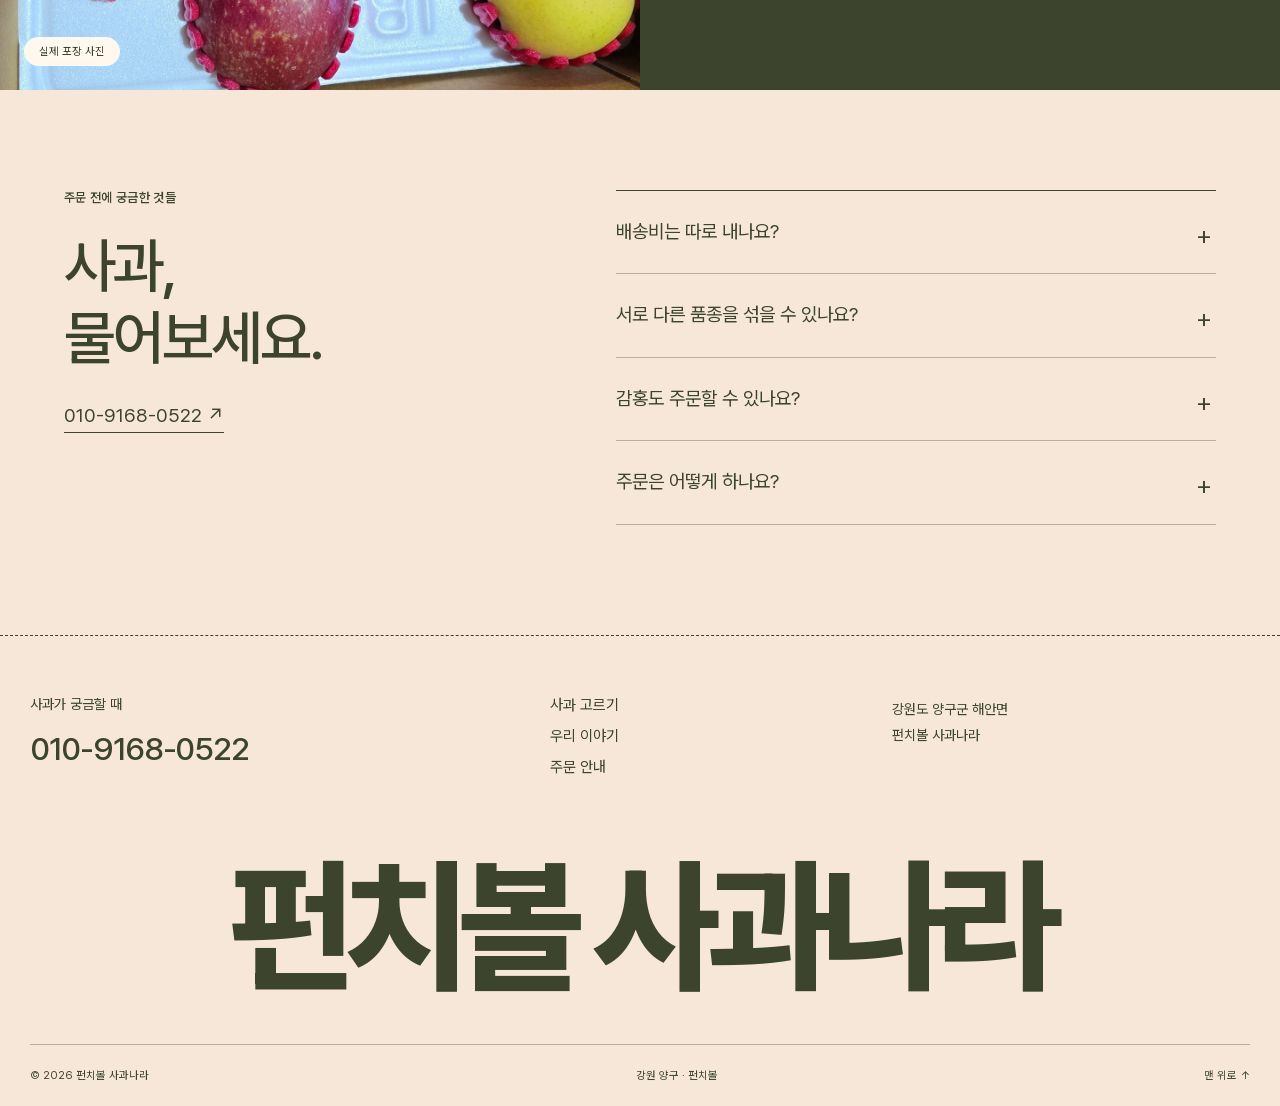
==== commit e222178b: "Refine Graza-style layout and add accessible cultivar descriptions" ====
--- a/index.html
+++ b/index.html
@@ -1,7 +1,7 @@
-<!doctype html><html lang="ko"><head><meta charset="utf-8"><meta name="viewport" content="width=device-width,initial-scale=1"><meta name="theme-color" content="#f6e7d8"><meta name="description" content="강원 양구 펀치볼 사과나라. 취향대로 고르는 사과 한 상자. 크기와 품종을 고르고 전화로 주문 문의하세요."><title>펀치볼 사과나라 — 취향대로 고르는 사과 한 상자</title><link rel="preload" href="assets/PretendardVariable.woff2" as="font" type="font/woff2" crossorigin><link rel="stylesheet" href="styles.css"><script src="app.js" defer></script></head><body class="home-page" id="top"><a class="skip-link" href="#main">본문으로 이동</a><header class="site-header"><a class="brand" href="index.html" aria-label="펀치볼 사과나라 홈"><span class="brand-crop"><img src="assets/brand-logo.png" alt="펀치볼 사과나라" width="198" height="194"></span></a><nav aria-label="주 메뉴"><a href="index.html#products">사과 고르기</a><a href="index.html#story">우리 이야기</a><a href="index.html#faq">주문 안내</a></nav><button class="basket-button" data-open-cart>주문 목록 <span data-cart-count>[0]</span></button><button class="menu-button" aria-label="메뉴 열기" aria-expanded="false" aria-controls="mobile-nav">메뉴</button></header><nav class="mobile-nav" id="mobile-nav" aria-label="모바일 메뉴" hidden><a href="index.html#products">사과 고르기</a><a href="index.html#story">우리 이야기</a><a href="index.html#faq">주문 안내</a></nav><main id="main">
+<!doctype html><html lang="ko"><head><meta charset="utf-8"><meta name="viewport" content="width=device-width,initial-scale=1"><meta name="theme-color" content="#f6e7d8"><meta name="description" content="강원 양구 펀치볼 사과나라. 취향대로 고르는 사과 한 상자. 크기와 품종을 고르고 전화로 주문 문의하세요."><title>펀치볼 사과나라 — 취향대로 고르는 사과 한 상자</title><link rel="preload" href="assets/PretendardVariable.woff2" as="font" type="font/woff2" crossorigin><link rel="stylesheet" href="styles.css"><script src="app.js" defer></script></head><body class="home-page" id="top"><a class="skip-link" href="#main">본문으로 이동</a><header class="site-header"><a class="brand" href="index.html" aria-label="펀치볼 사과나라 홈"><span class="brand-text">펀치볼 사과나라</span></a><nav aria-label="주 메뉴"><a href="index.html#products">사과 고르기</a><a href="index.html#story">우리 이야기</a><a href="index.html#faq">주문 안내</a></nav><button class="basket-button" data-open-cart>주문 목록 <span data-cart-count>[0]</span></button><button class="menu-button" aria-label="메뉴 열기" aria-expanded="false" aria-controls="mobile-nav">메뉴</button></header><nav class="mobile-nav" id="mobile-nav" aria-label="모바일 메뉴" hidden><a href="index.html#products">사과 고르기</a><a href="index.html#story">우리 이야기</a><a href="index.html#faq">주문 안내</a></nav><main id="main">
 <section class="hero"><img class="hero-image" src="assets/apple-table-hero.png" alt="식탁 위 그릇에 담긴 빨간 사과와 노란 사과" fetchpriority="high" width="1672" height="941"><div class="hero-shade"></div><div class="hero-content"><h1>취향대로 고르는<br>사과 한 상자</h1><a class="pill primary hero-button" href="#products">사과 고르러 가기 <span aria-hidden="true">↗</span></a></div><a class="scroll-cue" href="#intro" aria-label="아래 소개 보기">SCROLL <span>↓</span></a><span class="image-note">연출 이미지</span></section>
 <div class="origin-band" id="intro"><p><span>강원 양구 펀치볼에서</span><span class="band-divider">/</span><span>사과 한 상자를 보냅니다.</span></p></div>
-<section class="feature-section"><div class="feature-copy"><p class="eyebrow">원하는 품종으로 함께</p><h2>빨간 사과도,<br>노란 사과도.</h2><p>부사 · 엔부 · 시나노골드 · 이지플<br>좋아하는 품종을 골라 한 상자에 담아보세요.</p><a class="pill cream" href="product.html?size=medium">한 상자 고르기 <span aria-hidden="true">↗</span></a></div><a class="feature-visual" href="product.html?size=medium" aria-label="혼합 사과 상품 자세히 보기"><div class="apple-sprite small"></div><span class="feature-sticker">섞어서도<br>가능해요</span><span class="image-note">연출 이미지</span></a></section>
+<section class="feature-section"><div class="feature-copy"><div class="feature-heading"><p class="eyebrow">원하는 품종으로 함께</p><h2>빨간 사과도,<br>노란 사과도.</h2></div><div class="feature-details"><div class="variety-guide"><div class="variety-names" aria-label="사과 품종 안내"><button type="button" class="variety-name" data-variety="0" aria-expanded="false" aria-controls="variety-tooltip">부사</button><span aria-hidden="true">·</span><button type="button" class="variety-name" data-variety="1" aria-expanded="false" aria-controls="variety-tooltip">엔부</button><span aria-hidden="true">·</span><button type="button" class="variety-name" data-variety="2" aria-expanded="false" aria-controls="variety-tooltip">시나노골드</button><span aria-hidden="true">·</span><button type="button" class="variety-name" data-variety="3" aria-expanded="false" aria-controls="variety-tooltip">이지플</button></div><div class="variety-tooltip" id="variety-tooltip" role="tooltip" hidden><strong data-variety-title></strong><p data-variety-description></p></div><p class="variety-hint"><span class="desktop-hint">품종명에 마우스를 올려보세요.</span><span class="touch-hint">품종명을 누르면 특징을 볼 수 있어요.</span></p></div><p>좋아하는 품종을 골라 한 상자에 담아보세요.</p></div><a class="pill cream feature-cta" href="product.html?size=medium">한 상자 고르기 <span aria-hidden="true">↗</span></a></div><a class="feature-visual" href="product.html?size=medium" aria-label="혼합 사과 상품 자세히 보기"><div class="apple-sprite small"></div><span class="feature-sticker">섞어서도<br>가능해요</span><span class="image-note">연출 이미지</span></a></section>
 <section class="statement"><p class="eyebrow">한 가지 취향만 있는 건 아니니까</p><h2><span>크기도,</span><span>품종도 취향대로.</span></h2><div class="statement-notes"><p><strong>크기는 세 가지.</strong>대과부터 소과까지,<br>원하는 크기로 골라보세요.</p><p><strong>품종은 함께.</strong>빨간 사과와 노란 사과,<br>한 상자에 섞어 담을 수 있어요.</p></div></section>
 <section class="products-section" id="products"><div class="section-intro"><h2>사과나라</h2><p>오늘은 어떤 사과가 좋으세요?</p></div><div class="product-grid"><article class="product-card"><a class="product-image" href="product.html?size=large" aria-label="대과 5kg 상품 보기"><div class="apple-sprite large"></div><div class="product-image-label"><span>대과 · 5kg</span><strong>65,000원</strong></div><span class="image-note">연출 이미지</span></a><div class="product-title"><h3>대과 한 상자</h3><span>11–14과</span></div><p class="product-description">크게 한 입, 넉넉하게.</p><a class="pill primary" href="product.html?size=large">상품 보기 <span aria-hidden="true">↗</span></a></article><article class="product-card"><a class="product-image" href="product.html?size=medium" aria-label="중과 5kg 상품 보기"><div class="apple-sprite medium"></div><div class="product-image-label"><span>중과 · 5kg</span><strong>55,000원</strong></div><span class="image-note">연출 이미지</span></a><div class="product-title"><h3>중과 한 상자</h3><span>15–18과</span></div><p class="product-description">매일 꺼내 먹기 좋은 한 상자.</p><a class="pill primary" href="product.html?size=medium">상품 보기 <span aria-hidden="true">↗</span></a></article><article class="product-card"><a class="product-image" href="product.html?size=small" aria-label="소과 5kg 상품 보기"><div class="apple-sprite small"></div><div class="product-image-label"><span>소과 · 5kg</span><strong>40,000원</strong></div><span class="image-note">연출 이미지</span></a><div class="product-title"><h3>소과 한 상자</h3><span>19–24과</span></div><p class="product-description">작은 사과로 알차게 채웠어요.</p><a class="pill primary" href="product.html?size=small">상품 보기 <span aria-hidden="true">↗</span></a></article></div><div class="product-footnote"><span>모든 상품은 5kg 기준, 택배비 포함입니다.</span><span>감홍 +10,000원 · 품종 혼합 가능</span></div></section>
 <section class="story-section" id="story"><div class="story-photo"><img src="assets/real-apple-box.webp" alt="개별 완충재로 포장된 펀치볼 사과나라의 실제 혼합 사과 상자" loading="lazy" width="1440" height="2560"><span class="photo-tag">실제 포장 사진</span></div><div class="story-copy"><p class="eyebrow">강원 양구 · 펀치볼 사과나라</p><h2>한 상자 안에<br>담긴 사과들.</h2><p>큼직한 빨간 사과부터 노란 사과까지.<br>원하는 크기와 품종을 말씀해 주세요.</p><p>한 알씩 포장한 사과 상자로<br>펀치볼 사과나라를 만나보세요.</p><a class="pill cream" href="product.html">사과 한 상자 만나보기 <span aria-hidden="true">↗</span></a></div></section>
--- a/styles.css
+++ b/styles.css
@@ -1,19 +1,63 @@
 @font-face{font-family:Pretendard;src:url("assets/PretendardVariable.woff2") format("woff2");font-weight:100 900;font-display:swap}
 :root{--cream:#f6e7d8;--paper:#fff8ef;--ink:#3c442d;--lime:#d6e334;--yellow:#f7db35;--red:#b92f25;--line:#a5a08b;--edge:30px}
-*{box-sizing:border-box}html{scroll-behavior:smooth;scroll-padding-top:120px}body{margin:0;background:var(--cream);color:var(--ink);font-family:Pretendard,sans-serif;-webkit-font-smoothing:antialiased}body:has(dialog[open]){overflow:hidden}a{color:inherit;text-decoration:none}button,input,select{font:inherit;color:inherit}button,a,input,select,summary{-webkit-tap-highlight-color:transparent}button{cursor:pointer}button:disabled{cursor:default;opacity:.55}img{max-width:100%;display:block}button{background:none}h1,h2,h3,p{margin:0}a:focus-visible,button:focus-visible,summary:focus-visible,input:focus-visible,select:focus-visible{outline:3px solid var(--red);outline-offset:5px}section[id],div[id]{scroll-margin-top:110px}::selection{background:var(--lime);color:var(--ink)}.skip-link{position:fixed;top:-100px;left:20px;background:var(--cream);padding:14px;z-index:100}.skip-link:focus{top:10px}
-.site-header{position:fixed;inset:0 0 auto;z-index:30;height:106px;padding:6px var(--edge);display:flex;gap:30px;align-items:center;transition:background .25s,color .25s,border-color .25s;color:var(--paper);border-bottom:1px solid transparent}.site-header.scrolled,.product-page .site-header{background:var(--cream);color:var(--ink);border-bottom-color:#3c442d33}.brand{display:block;flex-shrink:0;width:96px;height:94px;overflow:hidden;background:white;border-radius:5px}.brand-crop{position:relative;display:block;width:99px;height:97px;transform:scale(.97);transform-origin:top left;overflow:hidden}.brand-crop img{position:absolute;width:99px;height:97px;max-width:none;left:0;top:0}.site-header nav{display:flex;gap:32px;margin-left:auto;font-size:15px;font-weight:500}.site-header nav a{padding:12px 0}.site-header nav a:hover{text-decoration:underline;text-underline-offset:6px}.basket-button{border:1px solid currentColor;border-radius:40px;background:var(--paper);color:var(--ink);padding:11px 21px;font-size:14px;white-space:nowrap}.basket-button:hover{background:var(--lime)}.menu-button{display:none}.mobile-nav[hidden]{display:none}.mobile-nav{position:fixed;z-index:29;top:82px;left:0;right:0;background:var(--cream);padding:22px 20px;border-bottom:1px solid var(--ink)}.mobile-nav a{display:block;padding:13px 0;font-size:18px}
-.hero{height:100svh;min-height:720px;max-height:1200px;position:relative;isolation:isolate;background:#47382b;color:var(--paper)}.hero-image{position:absolute;inset:0;width:100%;height:100%;object-fit:cover;object-position:center}.hero-shade{position:absolute;inset:0;background:linear-gradient(90deg,rgba(0,0,0,.24),transparent 70%),linear-gradient(0deg,rgba(0,0,0,.40),transparent 65%)}.hero-content{position:absolute;left:var(--edge);bottom:75px;width:min(760px,calc(100% - 60px))}.hero h1{font-size:clamp(48px,5.15vw,82px);font-weight:500;letter-spacing:-.055em;line-height:1.17;margin-bottom:32px}.pill{display:flex;align-items:center;justify-content:center;gap:30px;min-height:51px;padding:14px 27px;border:1px solid var(--ink);border-radius:100px;font-size:15px;font-weight:550;line-height:1.4;transition:background .18s,transform .18s}.pill span{margin-left:auto}.pill:hover{transform:translateY(-2px)}.primary{background:var(--lime);color:var(--ink)}.primary:hover{background:#e5ed75}.cream{background:var(--cream);color:var(--ink)}.cream:hover{background:var(--paper)}.secondary{background:transparent}.hero-button{max-width:350px}.scroll-cue{position:absolute;right:32px;bottom:55px;font-size:10px;letter-spacing:.14em;display:grid;gap:12px;text-align:center}.scroll-cue span{font-size:23px}.image-note{position:absolute;right:12px;bottom:10px;font-size:9px;letter-spacing:.03em;opacity:.7}.hero>.image-note{right:30px;bottom:15px}
+*{box-sizing:border-box}html{scroll-behavior:smooth;scroll-padding-top:84px}body{margin:0;background:var(--cream);color:var(--ink);font-family:Pretendard,sans-serif;-webkit-font-smoothing:antialiased}body:has(dialog[open]){overflow:hidden}a{color:inherit;text-decoration:none}button,input,select{font:inherit;color:inherit}button,a,input,select,summary{-webkit-tap-highlight-color:transparent}button{cursor:pointer}button:disabled{cursor:default;opacity:.55}img{max-width:100%;display:block}button{background:none}h1,h2,h3,p{margin:0}a:focus-visible,button:focus-visible,summary:focus-visible,input:focus-visible,select:focus-visible{outline:3px solid var(--red);outline-offset:5px}section[id],div[id]{scroll-margin-top:84px}::selection{background:var(--lime);color:var(--ink)}.skip-link{position:fixed;top:-100px;left:20px;background:var(--cream);padding:14px;z-index:100}.skip-link:focus{top:10px}
+.site-header{position:fixed;inset:0 0 auto;z-index:30;height:68px;padding:6px var(--edge);display:flex;gap:30px;align-items:center;transition:background .25s,color .25s,border-color .25s;color:var(--paper);border-bottom:1px solid transparent}.site-header.scrolled,.product-page .site-header{background:var(--cream);color:var(--ink);border-bottom-color:#3c442d33}.brand{display:block;flex-shrink:0;background:none;color:inherit}.brand-text{display:block;font-size:29px;font-weight:750;line-height:1.1;letter-spacing:-.075em;white-space:nowrap}.site-header nav{display:flex;gap:32px;margin-left:auto;font-size:15px;font-weight:500}.site-header nav a{padding:12px 0}.site-header nav a:hover{text-decoration:underline;text-underline-offset:6px}.basket-button{border:1px solid currentColor;border-radius:40px;background:var(--paper);color:var(--ink);padding:11px 21px;font-size:14px;white-space:nowrap}.basket-button:hover{background:var(--lime)}.menu-button{display:none}.mobile-nav[hidden]{display:none}.mobile-nav{position:fixed;z-index:29;top:64px;left:0;right:0;background:var(--cream);padding:22px 20px;border-bottom:1px solid var(--ink)}.mobile-nav a{display:block;padding:13px 0;font-size:18px}
+.hero{height:100svh;min-height:720px;max-height:1200px;position:relative;isolation:isolate;background:#47382b;color:var(--paper)}.hero-image{position:absolute;inset:0;width:100%;height:100%;object-fit:cover;object-position:center;transform:translate3d(0,var(--hero-shift,0px),0) scale(1.08);will-change:transform}.hero{overflow:clip}.hero-shade{position:absolute;inset:0;background:linear-gradient(90deg,rgba(0,0,0,.24),transparent 70%),linear-gradient(0deg,rgba(0,0,0,.40),transparent 65%)}.hero-content{position:absolute;left:var(--edge);bottom:62px;width:min(1120px,calc(100% - 60px))}.hero h1{font-size:clamp(72px,7.4vw,128px);font-weight:500;letter-spacing:-.055em;line-height:1.17;margin-bottom:32px}.pill{display:flex;align-items:center;justify-content:center;gap:30px;min-height:51px;padding:14px 27px;border:1px solid var(--ink);border-radius:100px;font-size:15px;font-weight:550;line-height:1.4;transition:background .18s,transform .18s}.pill span{margin-left:auto}.pill:hover{transform:translateY(-2px)}.primary{background:var(--lime);color:var(--ink)}.primary:hover{background:#e5ed75}.cream{background:var(--cream);color:var(--ink)}.cream:hover{background:var(--paper)}.secondary{background:transparent}.hero-button{max-width:350px}.scroll-cue{position:absolute;right:32px;bottom:55px;font-size:10px;letter-spacing:.14em;display:grid;gap:12px;text-align:center}.scroll-cue span{font-size:23px}.image-note{position:absolute;right:12px;bottom:10px;font-size:9px;letter-spacing:.03em;opacity:.7}.hero>.image-note{right:30px;bottom:15px}
 .origin-band{padding:36px var(--edge);border-bottom:1px dashed var(--ink)}.origin-band p{border-radius:60px;background:var(--paper);text-align:center;min-height:36px;padding:9px 20px;font-size:14px;font-weight:500;display:flex;gap:30px;justify-content:center}.band-divider{color:#969b81}
 .feature-section{background:var(--yellow);display:grid;grid-template-columns:1fr 1fr;gap:45px;padding:36px var(--edge);align-items:center;border-bottom:1px dashed var(--ink)}.feature-copy{text-align:center;padding:60px 12px}.eyebrow{font-size:13px;font-weight:550;letter-spacing:.025em;margin-bottom:25px}.feature-copy h2{font-size:clamp(38px,4.7vw,76px);font-weight:500;line-height:1.18;letter-spacing:-.065em;margin-bottom:27px}.feature-copy>p:not(.eyebrow){font-size:16px;line-height:1.8;margin-bottom:28px}.feature-copy .pill{display:inline-flex;min-width:210px}.feature-visual{position:relative;display:block;aspect-ratio:1/1;border:1px dashed var(--ink);border-radius:24px;overflow:hidden;background:#f3e1cd}.apple-sprite{width:100%;height:100%;background-image:url("assets/apple-products.png");background-size:300% 100%;background-repeat:no-repeat}.apple-sprite.large{background-position:left center}.apple-sprite.medium{background-position:center}.apple-sprite.small{background-position:right center}.feature-sticker{position:absolute;top:29px;right:27px;display:grid;place-content:center;border:1px solid var(--ink);border-radius:50%;width:104px;height:104px;font-size:18px;line-height:1.3;text-align:center;background:var(--cream);transform:rotate(12deg)}
-.statement{padding:125px 8vw 100px}.statement>.eyebrow{text-align:center;margin-bottom:76px}.statement h2{font-size:clamp(48px,7vw,110px);font-weight:450;letter-spacing:-.065em;line-height:1.3}.statement h2 span{display:block}.statement h2 span:last-child{text-align:right}.statement-notes{display:flex;justify-content:space-evenly;gap:60px;max-width:900px;margin:100px auto 0}.statement-notes p{font-size:16px;line-height:1.8}.statement-notes strong{display:block;font-size:18px;font-weight:600;margin-bottom:12px}
+.statement{padding:125px 8vw 100px;min-height:1200px;height:150svh;max-height:1800px;display:flex;flex-direction:column;overflow:clip}.statement>.eyebrow{text-align:center;margin-bottom:76px}.statement h2{position:sticky;top:calc(50vh - 150px);font-size:clamp(48px,7vw,110px);font-weight:450;letter-spacing:-.065em;line-height:1.3}.statement h2 span{display:block;transform:translateX(calc(var(--statement-travel,0) * -1px));will-change:transform}.statement h2 span:last-child{text-align:right;transform:translateX(calc(var(--statement-travel,0) * 1px))}.statement-notes{display:flex;justify-content:space-evenly;gap:60px;max-width:900px;margin:auto auto 0;padding-top:180px;position:relative;z-index:1}.statement-notes p{font-size:16px;line-height:1.8}.statement-notes strong{display:block;font-size:18px;font-weight:600;margin-bottom:12px}
 .products-section{padding:30px var(--edge) 80px}.section-intro{text-align:center;margin-bottom:68px}.section-intro h2{font-size:clamp(90px,17vw,280px);letter-spacing:-.085em;font-weight:800;line-height:1.15}.section-intro p{font-size:clamp(20px,3vw,42px);letter-spacing:-.05em;font-weight:450;margin-top:18px}.product-grid{display:grid;grid-template-columns:repeat(3,minmax(0,1fr));gap:28px}.product-image{display:block;position:relative;aspect-ratio:1;border-radius:24px;overflow:hidden;background:#f3e1cd}.product-image .apple-sprite{transition:transform .6s cubic-bezier(.2,.7,.2,1)}.product-image:hover .apple-sprite{transform:scale(1.055)}.product-image-label{position:absolute;top:19px;left:20px;right:20px;display:flex;align-items:center;justify-content:space-between;gap:12px;font-size:14px}.product-image-label>span{border:1px solid var(--ink);border-radius:50%;padding:7px 17px;font-size:12px}.product-image-label strong{font-weight:550}.product-title{display:flex;align-items:center;justify-content:space-between;margin:23px 0 12px;gap:12px}.product-title h3{font-size:28px;font-weight:550;letter-spacing:-.04em}.product-title>span{font-size:14px;white-space:nowrap}.product-description{font-size:15px;margin-bottom:24px;line-height:1.6}.product-footnote{display:flex;justify-content:space-between;gap:20px;font-size:13px;margin-top:35px;padding-top:24px;border-top:1px dashed #3c442d55;line-height:1.7}
 .story-section{display:grid;grid-template-columns:1fr 1fr;background:var(--ink);color:var(--cream);min-height:740px}.story-photo{position:relative;min-height:740px;overflow:hidden}.story-photo img{position:absolute;width:100%;height:100%;object-fit:cover;object-position:center}.photo-tag{position:absolute;left:24px;bottom:24px;border-radius:30px;background:var(--paper);color:var(--ink);padding:8px 15px;font-size:11px}.story-copy{padding:70px 5.3vw;display:flex;flex-direction:column;justify-content:center;align-items:flex-start}.story-copy h2,.packing-section h2{font-size:clamp(38px,4.4vw,68px);font-weight:500;line-height:1.2;letter-spacing:-.055em;margin-bottom:32px}.story-copy>p:not(.eyebrow){font-size:16px;line-height:1.85;margin-bottom:23px}.story-copy .pill{margin-top:18px;min-width:260px}
 .faq-section{padding:100px 5vw 110px;display:grid;grid-template-columns:1fr 1.3fr;gap:90px}.faq-section h2{font-size:60px;line-height:1.2;font-weight:500;letter-spacing:-.05em;margin-bottom:30px}.text-link{font-size:19px;border-bottom:1px solid;padding-bottom:5px}.faq-list{border-top:1px solid var(--ink)}details{border-bottom:1px solid #3c442d55}summary{cursor:pointer;list-style:none;padding:27px 36px 27px 0;font-size:19px;position:relative;line-height:1.5}summary::-webkit-details-marker{display:none}summary::after{content:"+";position:absolute;right:4px;top:24px;font-size:26px;font-weight:350}details[open] summary::after{content:"−"}details p{font-size:15px;line-height:1.9;max-width:560px;padding:0 35px 27px 0;color:#5f644f}
 .footer{border-top:1px dashed var(--ink);padding:60px var(--edge) 0}.footer-top{display:grid;grid-template-columns:1.3fr .8fr 1fr;gap:55px;margin-bottom:70px}.footer-label{font-size:14px;margin-bottom:18px}.footer-phone{font-size:32px;font-weight:500;letter-spacing:-.04em}.footer-links{display:grid;gap:13px;font-size:15px}.footer-location{font-size:14px;line-height:1.9}.footer-wordmark{font-size:clamp(60px,11.4vw,180px);font-weight:800;line-height:1.1;letter-spacing:-.08em;white-space:nowrap;text-align:center;padding-bottom:38px}.footer-bottom{border-top:1px solid #3c442d55;padding:24px 0;display:flex;justify-content:space-between;gap:20px;font-size:11px}
-.breadcrumb{margin:143px var(--edge) 0;display:flex;gap:13px;font-size:12px;color:#73775f}.product-detail{display:grid;grid-template-columns:minmax(0,1fr) minmax(0,.9fr);gap:6vw;padding:35px var(--edge) 80px}.detail-visual{position:relative;aspect-ratio:1;border-radius:24px;overflow:hidden}.detail-media>p{font-size:11px;color:#747861;line-height:1.6;margin:15px 0}.pack-preview{display:flex;align-items:center;gap:16px;font-size:13px;margin-top:24px}.pack-preview img{width:75px;height:75px;object-fit:cover;border-radius:8px}.detail-copy{padding-top:18px;max-width:620px}.detail-copy>.eyebrow{margin-bottom:18px}.detail-copy h1{font-size:52px;line-height:1.2;letter-spacing:-.06em;font-weight:550}.detail-subtitle{font-size:15px;margin-top:16px;line-height:1.7}.detail-price{display:flex;align-items:baseline;justify-content:space-between;gap:15px;padding:28px 0 27px;margin-bottom:27px;border-bottom:1px solid #3c442d55}.detail-price strong{font-size:32px;font-weight:550;letter-spacing:-.04em}.detail-price span{font-size:12px}fieldset{padding:0;border:0;margin:0 0 26px}legend,.select-label{display:block;font-size:14px;font-weight:550;margin-bottom:13px}.size-options{display:grid;grid-template-columns:repeat(3,1fr);gap:9px}.size-option{position:relative;cursor:pointer}.size-option input{position:absolute;inset:0;opacity:0;width:100%;height:100%;margin:0;cursor:pointer}.size-option>span{display:flex;flex-direction:column;align-items:center;gap:7px;padding:15px 4px;border:1px solid #9b9e87;border-radius:11px}.size-option input:checked+span{background:var(--lime);border-color:var(--ink)}.size-option input:focus-visible+span{outline:3px solid var(--red);outline-offset:3px}.size-option strong{font-size:17px;font-weight:550}.size-option small{font-size:11px}.size-option b{font-size:14px;font-weight:550;margin-top:3px}select{width:100%;background:var(--paper);border:1px solid #9b9e87;border-radius:8px;min-height:48px;padding:10px 14px;font-size:14px}.quantity-line{display:flex;align-items:center;justify-content:space-between;margin:24px 0;font-size:14px}.quantity-control{display:flex;align-items:center;border:1px solid var(--ink);border-radius:40px;overflow:hidden}.quantity-control button{width:36px;height:35px;border:0;font-size:20px}.quantity-control input{width:42px;background:none;text-align:center;border:0;font-size:14px;appearance:textfield;-moz-appearance:textfield}.quantity-control input::-webkit-inner-spin-button{appearance:none}.selection-total{display:flex;justify-content:space-between;align-items:baseline;font-size:14px;border-top:1px solid #3c442d55;padding:22px 0}.selection-total strong{font-size:26px;font-weight:550}.add-button{width:100%}.direct-call{display:block;text-align:center;font-size:14px;padding:18px 0;text-decoration:underline;text-underline-offset:4px}.detail-notice{font-size:11px;color:#72755f;line-height:1.85}.packing-section{display:grid;grid-template-columns:1fr 1fr;background:var(--yellow);gap:80px;align-items:center;padding:60px 6vw}.packing-section img{max-height:680px;width:100%;object-fit:cover;border-radius:20px}.packing-section p:not(.eyebrow){font-size:15px;line-height:1.9;margin-bottom:30px}.packing-section .pill{display:inline-flex}
+.breadcrumb{margin:106px var(--edge) 0;display:flex;gap:13px;font-size:12px;color:#73775f}.product-detail{display:grid;grid-template-columns:minmax(0,1fr) minmax(0,.9fr);gap:6vw;padding:35px var(--edge) 80px}.detail-visual{position:relative;aspect-ratio:1;border-radius:24px;overflow:hidden}.detail-media>p{font-size:11px;color:#747861;line-height:1.6;margin:15px 0}.pack-preview{display:flex;align-items:center;gap:16px;font-size:13px;margin-top:24px}.pack-preview img{width:75px;height:75px;object-fit:cover;border-radius:8px}.detail-copy{padding-top:18px;max-width:620px}.detail-copy>.eyebrow{margin-bottom:18px}.detail-copy h1{font-size:52px;line-height:1.2;letter-spacing:-.06em;font-weight:550}.detail-subtitle{font-size:15px;margin-top:16px;line-height:1.7}.detail-price{display:flex;align-items:baseline;justify-content:space-between;gap:15px;padding:28px 0 27px;margin-bottom:27px;border-bottom:1px solid #3c442d55}.detail-price strong{font-size:32px;font-weight:550;letter-spacing:-.04em}.detail-price span{font-size:12px}fieldset{padding:0;border:0;margin:0 0 26px}legend,.select-label{display:block;font-size:14px;font-weight:550;margin-bottom:13px}.size-options{display:grid;grid-template-columns:repeat(3,1fr);gap:9px}.size-option{position:relative;cursor:pointer}.size-option input{position:absolute;inset:0;opacity:0;width:100%;height:100%;margin:0;cursor:pointer}.size-option>span{display:flex;flex-direction:column;align-items:center;gap:7px;padding:15px 4px;border:1px solid #9b9e87;border-radius:11px}.size-option input:checked+span{background:var(--lime);border-color:var(--ink)}.size-option input:focus-visible+span{outline:3px solid var(--red);outline-offset:3px}.size-option strong{font-size:17px;font-weight:550}.size-option small{font-size:11px}.size-option b{font-size:14px;font-weight:550;margin-top:3px}select{width:100%;background:var(--paper);border:1px solid #9b9e87;border-radius:8px;min-height:48px;padding:10px 14px;font-size:14px}.quantity-line{display:flex;align-items:center;justify-content:space-between;margin:24px 0;font-size:14px}.quantity-control{display:flex;align-items:center;border:1px solid var(--ink);border-radius:40px;overflow:hidden}.quantity-control button{width:36px;height:35px;border:0;font-size:20px}.quantity-control input{width:42px;background:none;text-align:center;border:0;font-size:14px;appearance:textfield;-moz-appearance:textfield}.quantity-control input::-webkit-inner-spin-button{appearance:none}.selection-total{display:flex;justify-content:space-between;align-items:baseline;font-size:14px;border-top:1px solid #3c442d55;padding:22px 0}.selection-total strong{font-size:26px;font-weight:550}.add-button{width:100%}.direct-call{display:block;text-align:center;font-size:14px;padding:18px 0;text-decoration:underline;text-underline-offset:4px}.detail-notice{font-size:11px;color:#72755f;line-height:1.85}.packing-section{display:grid;grid-template-columns:1fr 1fr;background:var(--yellow);gap:80px;align-items:center;padding:60px 6vw}.packing-section img{max-height:680px;width:100%;object-fit:cover;border-radius:20px}.packing-section p:not(.eyebrow){font-size:15px;line-height:1.9;margin-bottom:30px}.packing-section .pill{display:inline-flex}
 .cart-dialog{position:fixed;inset:0 0 0 auto;max-width:min(510px,100%);width:510px;max-height:100dvh;height:100dvh;margin:0;border:0;border-left:1px solid var(--ink);padding:0;background:var(--cream);color:var(--ink)}.cart-dialog::backdrop{background:#151b1a88}.cart-shell{display:flex;flex-direction:column;height:100%;padding:27px}.cart-heading{display:flex;align-items:center;justify-content:space-between;gap:20px}.cart-heading h2{font-size:30px;font-weight:550;letter-spacing:-.04em}.icon-button{border:1px solid var(--ink);border-radius:50%;height:35px;width:35px;font-size:27px;line-height:1}.cart-intro{font-size:13px;line-height:1.7;margin-top:18px}.cart-items{flex:1;overflow:auto;margin:23px -5px 0;padding:0 5px}.empty-cart{padding:55px 10px;text-align:center;line-height:1.9;font-size:16px}.empty-cart a{display:inline-block;margin-top:18px;text-decoration:underline;text-underline-offset:5px}.cart-item{border-top:1px solid #3c442d44;padding:22px 0;display:grid;grid-template-columns:74px 1fr;gap:18px}.cart-item .apple-sprite{height:74px;border-radius:8px}.cart-item-title{display:flex;justify-content:space-between;gap:14px;align-items:start;font-size:17px;font-weight:550}.remove-item{border:0;font-size:12px;text-decoration:underline;padding:3px 0}.cart-item-copy p{font-size:12px;margin-top:9px}.cart-item-controls{display:flex;justify-content:space-between;align-items:center;gap:15px;margin-top:13px}.cart-item-controls strong{font-size:15px;font-weight:550}.cart-bottom{border-top:1px solid var(--ink);padding-top:22px}.cart-total{display:flex;align-items:center;justify-content:space-between;font-size:15px}.cart-total strong{font-size:26px;font-weight:550}.cart-shipping{font-size:11px;margin:12px 0 21px}.cart-bottom .pill{width:100%;margin-top:10px}.cart-disclaimer{font-size:11px;line-height:1.7;margin-top:17px;color:#6c705c}.toast{position:fixed;bottom:28px;left:50%;transform:translate(-50%,20px);background:var(--ink);color:var(--paper);border:1px solid var(--cream);padding:15px 23px;border-radius:60px;font-size:14px;opacity:0;pointer-events:none;z-index:80;transition:opacity .2s,transform .2s;max-width:calc(100% - 30px);text-align:center}.toast.visible{opacity:1;transform:translate(-50%,0)}
 @media(min-width:1700px){.feature-section{gap:75px}.feature-visual{max-height:850px}.statement{padding-left:12vw;padding-right:12vw}.product-detail{gap:8vw;padding-left:5vw;padding-right:5vw}.detail-copy{padding-top:4vw}}
 @media(max-width:1000px){.site-header nav{gap:20px;font-size:13px}.feature-section{gap:20px}.feature-copy{padding:35px 0}.feature-copy>p:not(.eyebrow){font-size:14px}.feature-sticker{width:80px;height:80px;font-size:15px;top:20px;right:20px}.statement{padding:90px 5vw}.statement-notes{margin-top:65px}.product-grid{gap:17px}.product-image-label{left:12px;right:12px;font-size:12px;top:14px}.product-image-label>span{font-size:10px;padding:5px 10px}.product-title h3{font-size:23px}.product-title>span{font-size:12px}.story-photo{min-height:650px}.story-section{min-height:650px}.story-copy{padding:50px 30px}.story-copy>p:not(.eyebrow){font-size:14px}.story-copy .pill{min-width:0;gap:15px;padding:13px 21px}.faq-section{gap:40px;padding:75px 30px}.faq-section h2{font-size:48px}.footer-phone{font-size:25px}.product-detail{gap:35px}.detail-copy h1{font-size:39px}.detail-price{display:block}.detail-price span{display:block;margin-top:10px}.size-options{gap:6px}.size-option b{font-size:12px}.packing-section{gap:40px}}
-@media(max-width:700px){:root{--edge:18px}html{scroll-padding-top:95px}.site-header{height:82px;padding:5px 18px;gap:12px}.brand{width:72px;height:70px}.brand-crop{transform:scale(.728)}.site-header nav{display:none}.basket-button{margin-left:auto;padding:9px 13px;font-size:12px}.menu-button{display:block;border:1px solid currentColor;border-radius:40px;padding:9px 13px;color:inherit;font-size:12px}.hero{height:92svh;min-height:650px;max-height:900px}.hero-image{object-position:63% center}.hero-shade{background:linear-gradient(0deg,#17130ab0,transparent 85%)}.hero-content{left:20px;bottom:74px;width:calc(100% - 40px)}.hero h1{font-size:clamp(38px,8.7vw,58px);line-height:1.25;letter-spacing:-.055em;margin-bottom:26px}.hero-button{max-width:none;min-height:48px;font-size:14px}.scroll-cue{right:20px;bottom:17px;display:flex;gap:10px;align-items:center;font-size:8px}.scroll-cue span{font-size:16px}.hero>.image-note{left:20px;right:auto;bottom:20px;font-size:8px}.origin-band{padding:23px 14px}.origin-band p{font-size:11px;gap:10px;padding:10px 8px}.feature-section{display:flex;flex-direction:column;gap:0;padding:14px 18px 22px}.feature-copy{padding:37px 0 32px}.eyebrow{font-size:11px;margin-bottom:20px}.feature-copy h2{font-size:43px;margin-bottom:20px}.feature-copy>p:not(.eyebrow){font-size:13px;line-height:1.9;margin-bottom:22px}.feature-copy .pill{min-width:205px;min-height:45px;font-size:13px}.feature-visual{width:100%;aspect-ratio:1.12;border-radius:18px}.feature-sticker{width:77px;height:77px;font-size:14px;right:17px;top:17px}.statement{padding:70px 22px 53px}.statement>.eyebrow{margin-bottom:45px}.statement h2{font-size:clamp(33px,8vw,54px);line-height:1.6;letter-spacing:-.06em}.statement-notes{gap:24px;margin-top:48px;justify-content:space-between}.statement-notes p{font-size:12px;line-height:1.8}.statement-notes strong{font-size:14px;margin-bottom:8px}.products-section{padding:20px 18px 47px}.section-intro{margin-bottom:32px}.section-intro h2{font-size:27vw;letter-spacing:-.08em}.section-intro p{font-size:19px;margin-top:13px}.product-grid{display:flex;overflow-x:auto;scroll-snap-type:x mandatory;gap:16px;padding-bottom:20px;scrollbar-width:thin;scrollbar-color:var(--ink) transparent}.product-card{width:84%;min-width:84%;scroll-snap-align:start}.product-image{border-radius:18px}.product-image-label{font-size:13px;top:17px;left:16px;right:16px}.product-image-label>span{font-size:11px}.product-title{margin-top:18px}.product-title h3{font-size:25px}.product-title>span{font-size:13px}.product-description{font-size:13px;margin-bottom:18px}.product-card>.pill{min-height:45px;font-size:13px}.product-footnote{display:block;font-size:11px;padding-top:18px;margin-top:17px}.product-footnote span{display:block;margin-top:5px}.story-section{display:block;min-height:0}.story-photo{height:490px;min-height:0}.story-photo img{object-position:center 45%}.photo-tag{left:18px;bottom:18px;font-size:10px}.story-copy{padding:45px 25px 50px}.story-copy h2{font-size:40px;margin-bottom:24px}.story-copy>p:not(.eyebrow){font-size:14px;line-height:1.85;margin-bottom:18px}.story-copy .pill{min-width:250px;font-size:13px;min-height:46px;margin-top:12px}.faq-section{display:block;padding:55px 22px 60px}.faq-section h2{font-size:40px;margin-bottom:23px}.text-link{font-size:17px}.faq-list{margin-top:42px}summary{font-size:16px;padding:23px 30px 23px 0}summary::after{font-size:22px;top:20px}details p{font-size:13px;line-height:1.85;padding-bottom:23px}.footer{padding:37px 20px 0}.footer-top{grid-template-columns:1fr 1fr;gap:30px;margin-bottom:45px}.footer-top>div:first-child{grid-column:1/-1}.footer-label{font-size:12px;margin-bottom:12px}.footer-phone{font-size:30px}.footer-links{font-size:12px;gap:12px}.footer-location{font-size:12px}.footer-wordmark{font-size:10.5vw;padding-bottom:25px}.footer-bottom{font-size:9px;padding:20px 0;gap:12px}.footer-bottom>span:nth-child(2){display:none}.breadcrumb{margin-top:108px;font-size:10px;gap:10px}.product-detail{display:block;padding:25px 18px 45px}.detail-visual{border-radius:18px}.detail-media>p{font-size:10px;margin:12px 0}.pack-preview{margin-top:16px;font-size:12px}.pack-preview img{height:58px;width:58px}.detail-copy{padding-top:36px;max-width:none}.detail-copy h1{font-size:38px}.detail-subtitle{font-size:13px;margin-top:13px}.detail-price{display:flex;align-items:center;padding:24px 0;margin-bottom:24px}.detail-price strong{font-size:28px}.detail-price span{font-size:11px;margin-top:0}legend,.select-label{font-size:13px}.size-options{gap:8px}.size-option strong{font-size:16px}.size-option small{font-size:11px}.size-option b{font-size:13px}.quantity-line{font-size:13px}.selection-total{font-size:13px}.selection-total strong{font-size:24px}.add-button{min-height:51px}.direct-call{font-size:13px}.detail-notice{font-size:11px}.packing-section{display:block;padding:25px 18px 42px}.packing-section img{height:480px;border-radius:15px;margin-bottom:32px}.packing-section h2{font-size:38px;margin-bottom:23px}.packing-section p:not(.eyebrow){font-size:13px;margin-bottom:23px}.packing-section .pill{font-size:13px;min-height:45px}.cart-shell{padding:22px}.cart-heading h2{font-size:26px}.cart-intro{font-size:12px}.cart-item{gap:12px;grid-template-columns:65px 1fr}.cart-item .apple-sprite{height:65px}.cart-item-title{font-size:15px}.cart-bottom{padding-top:18px}.cart-total strong{font-size:24px}.cart-disclaimer{font-size:10px}.toast{font-size:12px;bottom:20px}}
+@media(max-width:700px){:root{--edge:18px}html{scroll-padding-top:95px}.site-header{height:64px;padding:5px 18px;gap:12px}.brand-text{font-size:20px;letter-spacing:-.075em}.site-header nav{display:none}.basket-button{margin-left:auto;padding:9px 13px;font-size:12px}.menu-button{display:block;border:1px solid currentColor;border-radius:40px;padding:9px 13px;color:inherit;font-size:12px}.hero{height:100svh;min-height:650px;max-height:1100px}.hero-image{object-position:63% center;transform:none;will-change:auto}.hero-shade{background:linear-gradient(0deg,#17130ab0,transparent 85%)}.hero-content{left:20px;bottom:74px;width:calc(100% - 40px)}.hero h1{font-size:clamp(38px,8.7vw,58px);line-height:1.25;letter-spacing:-.055em;margin-bottom:26px}.hero-button{max-width:none;min-height:48px;font-size:14px}.scroll-cue{right:20px;bottom:17px;display:flex;gap:10px;align-items:center;font-size:8px}.scroll-cue span{font-size:16px}.hero>.image-note{left:20px;right:auto;bottom:20px;font-size:8px}.origin-band{display:none}.origin-band p{font-size:11px;gap:10px;padding:10px 8px}.feature-section{display:flex;flex-direction:column;gap:0;padding:14px 18px 22px}.feature-copy{padding:37px 0 32px}.eyebrow{font-size:11px;margin-bottom:20px}.feature-copy h2{font-size:43px;margin-bottom:20px}.feature-copy>p:not(.eyebrow){font-size:13px;line-height:1.9;margin-bottom:22px}.feature-copy .pill{min-width:205px;min-height:45px;font-size:13px}.feature-visual{width:100%;aspect-ratio:1.12;border-radius:18px}.feature-sticker{width:77px;height:77px;font-size:14px;right:17px;top:17px}.statement{padding:86px 22px 65px;height:auto;min-height:660px;max-height:none}.statement>.eyebrow{margin-bottom:45px}.statement h2{position:sticky;top:calc(50vh - 150px);font-size:clamp(33px,8vw,54px);line-height:1.6;letter-spacing:-.06em}.statement-notes{gap:24px;margin-top:auto;padding-top:110px;justify-content:space-between}.statement-notes p{font-size:12px;line-height:1.8}.statement-notes strong{font-size:14px;margin-bottom:8px}.products-section{padding:20px 18px 47px}.section-intro{margin-bottom:32px}.section-intro h2{font-size:27vw;letter-spacing:-.08em}.section-intro p{font-size:19px;margin-top:13px}.product-grid{display:flex;overflow-x:auto;scroll-snap-type:x mandatory;gap:16px;padding-bottom:20px;scrollbar-width:thin;scrollbar-color:var(--ink) transparent}.product-card{width:84%;min-width:84%;scroll-snap-align:start}.product-image{border-radius:18px}.product-image-label{font-size:13px;top:17px;left:16px;right:16px}.product-image-label>span{font-size:11px}.product-title{margin-top:18px}.product-title h3{font-size:25px}.product-title>span{font-size:13px}.product-description{font-size:13px;margin-bottom:18px}.product-card>.pill{min-height:45px;font-size:13px}.product-footnote{display:block;font-size:11px;padding-top:18px;margin-top:17px}.product-footnote span{display:block;margin-top:5px}.story-section{display:block;min-height:0}.story-photo{height:490px;min-height:0}.story-photo img{object-position:center 45%}.photo-tag{left:18px;bottom:18px;font-size:10px}.story-copy{padding:45px 25px 50px}.story-copy h2{font-size:40px;margin-bottom:24px}.story-copy>p:not(.eyebrow){font-size:14px;line-height:1.85;margin-bottom:18px}.story-copy .pill{min-width:250px;font-size:13px;min-height:46px;margin-top:12px}.faq-section{display:block;padding:55px 22px 60px}.faq-section h2{font-size:40px;margin-bottom:23px}.text-link{font-size:17px}.faq-list{margin-top:42px}summary{font-size:16px;padding:23px 30px 23px 0}summary::after{font-size:22px;top:20px}details p{font-size:13px;line-height:1.85;padding-bottom:23px}.footer{padding:37px 20px 0}.footer-top{grid-template-columns:1fr 1fr;gap:30px;margin-bottom:45px}.footer-top>div:first-child{grid-column:1/-1}.footer-label{font-size:12px;margin-bottom:12px}.footer-phone{font-size:30px}.footer-links{font-size:12px;gap:12px}.footer-location{font-size:12px}.footer-wordmark{font-size:10.5vw;padding-bottom:25px}.footer-bottom{font-size:9px;padding:20px 0;gap:12px}.footer-bottom>span:nth-child(2){display:none}.breadcrumb{margin-top:88px;font-size:10px;gap:10px}.product-detail{display:block;padding:25px 18px 45px}.detail-visual{border-radius:18px}.detail-media>p{font-size:10px;margin:12px 0}.pack-preview{margin-top:16px;font-size:12px}.pack-preview img{height:58px;width:58px}.detail-copy{padding-top:36px;max-width:none}.detail-copy h1{font-size:38px}.detail-subtitle{font-size:13px;margin-top:13px}.detail-price{display:flex;align-items:center;padding:24px 0;margin-bottom:24px}.detail-price strong{font-size:28px}.detail-price span{font-size:11px;margin-top:0}legend,.select-label{font-size:13px}.size-options{gap:8px}.size-option strong{font-size:16px}.size-option small{font-size:11px}.size-option b{font-size:13px}.quantity-line{font-size:13px}.selection-total{font-size:13px}.selection-total strong{font-size:24px}.add-button{min-height:51px}.direct-call{font-size:13px}.detail-notice{font-size:11px}.packing-section{display:block;padding:25px 18px 42px}.packing-section img{height:480px;border-radius:15px;margin-bottom:32px}.packing-section h2{font-size:38px;margin-bottom:23px}.packing-section p:not(.eyebrow){font-size:13px;margin-bottom:23px}.packing-section .pill{font-size:13px;min-height:45px}.cart-shell{padding:22px}.cart-heading h2{font-size:26px}.cart-intro{font-size:12px}.cart-item{gap:12px;grid-template-columns:65px 1fr}.cart-item .apple-sprite{height:65px}.cart-item-title{font-size:15px}.cart-bottom{padding-top:18px}.cart-total strong{font-size:24px}.cart-disclaimer{font-size:10px}.toast{font-size:12px;bottom:20px}}
 @media(prefers-reduced-motion:reduce){html{scroll-behavior:auto}*,*::before,*::after{transition:none!important;animation:none!important}}
 
+/* Reference-aligned editorial layout and the cultivar guide. */
+.feature-section{grid-template-rows:1fr auto 1fr;column-gap:45px;row-gap:0}
+.feature-copy{display:contents}
+.feature-heading{grid-column:1;grid-row:1;align-self:end;text-align:center}
+.feature-heading .eyebrow{margin-bottom:25px}
+.feature-heading h2{margin-bottom:0}
+.feature-details{grid-column:1;grid-row:2;align-self:center;text-align:center;padding:26px 12px 23px;position:relative;z-index:5}
+.feature-details>p{font-size:15px;line-height:1.8;margin-top:12px}
+.feature-copy .feature-cta{grid-column:1;grid-row:3;justify-self:center;align-self:start}
+.feature-visual{grid-column:2;grid-row:1 / 4}
+.variety-guide{position:relative;max-width:440px;margin:auto}
+.variety-names{display:flex;justify-content:center;align-items:center;gap:8px;flex-wrap:wrap}
+.variety-names>span{font-size:13px}
+.variety-name{padding:3px 1px 5px;border:0;border-bottom:1px dotted currentColor;font-size:16px;line-height:1.5;white-space:nowrap}
+.variety-name:hover,.variety-name[aria-expanded="true"]{color:#8e2e21;border-bottom-style:solid}
+.variety-hint{font-size:10px;line-height:1.5;opacity:.7;margin-top:8px}
+.touch-hint{display:none}
+.variety-tooltip[hidden]{display:none}
+.variety-tooltip{position:absolute;top:calc(100% + 13px);left:50%;transform:translateX(-50%);width:min(340px,calc(100vw - 48px));padding:19px 23px;text-align:left;border:1px solid var(--ink);border-radius:14px;background:var(--paper);color:var(--ink);z-index:12;box-shadow:3px 4px 0 #3c442d}
+.variety-tooltip::before{content:"";position:absolute;top:-7px;left:calc(50% - 7px);width:12px;height:12px;background:var(--paper);border-left:1px solid var(--ink);border-top:1px solid var(--ink);transform:rotate(45deg)}
+.variety-tooltip strong{display:block;font-size:18px;font-weight:600;margin-bottom:9px}
+.variety-tooltip p{font-size:13px;line-height:1.85}
+.product-grid{scroll-behavior:smooth}
+@media(min-width:701px){.hero-button{max-width:350px;min-height:42px;padding:10px 27px}.site-header.scrolled{height:60px}.statement-notes{width:min(900px,100%)}}
+@media(max-width:1000px) and (min-width:701px){.brand-text{font-size:24px}.site-header{gap:22px}.feature-section{column-gap:25px}.variety-name{font-size:14px}.variety-names{gap:6px}}
+@media(max-width:700px){
+html{scroll-padding-top:80px}section[id],div[id]{scroll-margin-top:80px}
+.site-header{gap:10px}.brand-text{font-size:20px}.basket-button{padding:8px 11px;font-size:11px}.menu-button{padding:8px 11px;font-size:11px}
+.hero-content{bottom:74px}.hero h1{font-size:clamp(38px,8.7vw,58px)}.hero-button{min-height:45px}
+.feature-section{display:grid;grid-template-columns:1fr;grid-template-rows:auto auto auto auto;padding:0 20px 40px;gap:0}
+.feature-heading{grid-column:1;grid-row:1;padding-top:38px}.feature-heading .eyebrow{margin-bottom:18px}.feature-heading h2{font-size:43px;margin-bottom:30px}
+.feature-visual{grid-column:1;grid-row:2;aspect-ratio:1;border-radius:18px}
+.feature-details{grid-column:1;grid-row:3;padding:27px 0 23px}.feature-details>p{font-size:12px;line-height:1.8;margin-top:11px}
+.feature-copy .feature-cta{grid-column:1;grid-row:4;align-self:auto;min-height:48px}
+.variety-name{font-size:14px;padding:5px 1px}.variety-names{gap:8px}.variety-hint{font-size:10px}
+.desktop-hint{display:none}.touch-hint{display:inline}
+.variety-tooltip{position:relative;top:auto;left:auto;transform:none;margin:17px auto 0;padding:18px 20px;width:min(330px,calc(100vw - 48px))}
+.statement h2{position:static;top:auto}.statement h2 span,.statement h2 span:last-child{transform:none;will-change:auto}
+.breadcrumb{margin-top:90px}
+}
+@media(max-width:360px){.brand-text{font-size:18px}.site-header{padding-left:14px;padding-right:14px;gap:8px}.basket-button{font-size:10px;padding:8px}.menu-button{font-size:10px;padding:8px}.variety-names{gap:6px}.variety-name{font-size:13px}}
+@media(prefers-reduced-motion:reduce){.hero-image{transform:none;will-change:auto}.statement h2 span,.statement h2 span:last-child{transform:none;will-change:auto}}
+
+
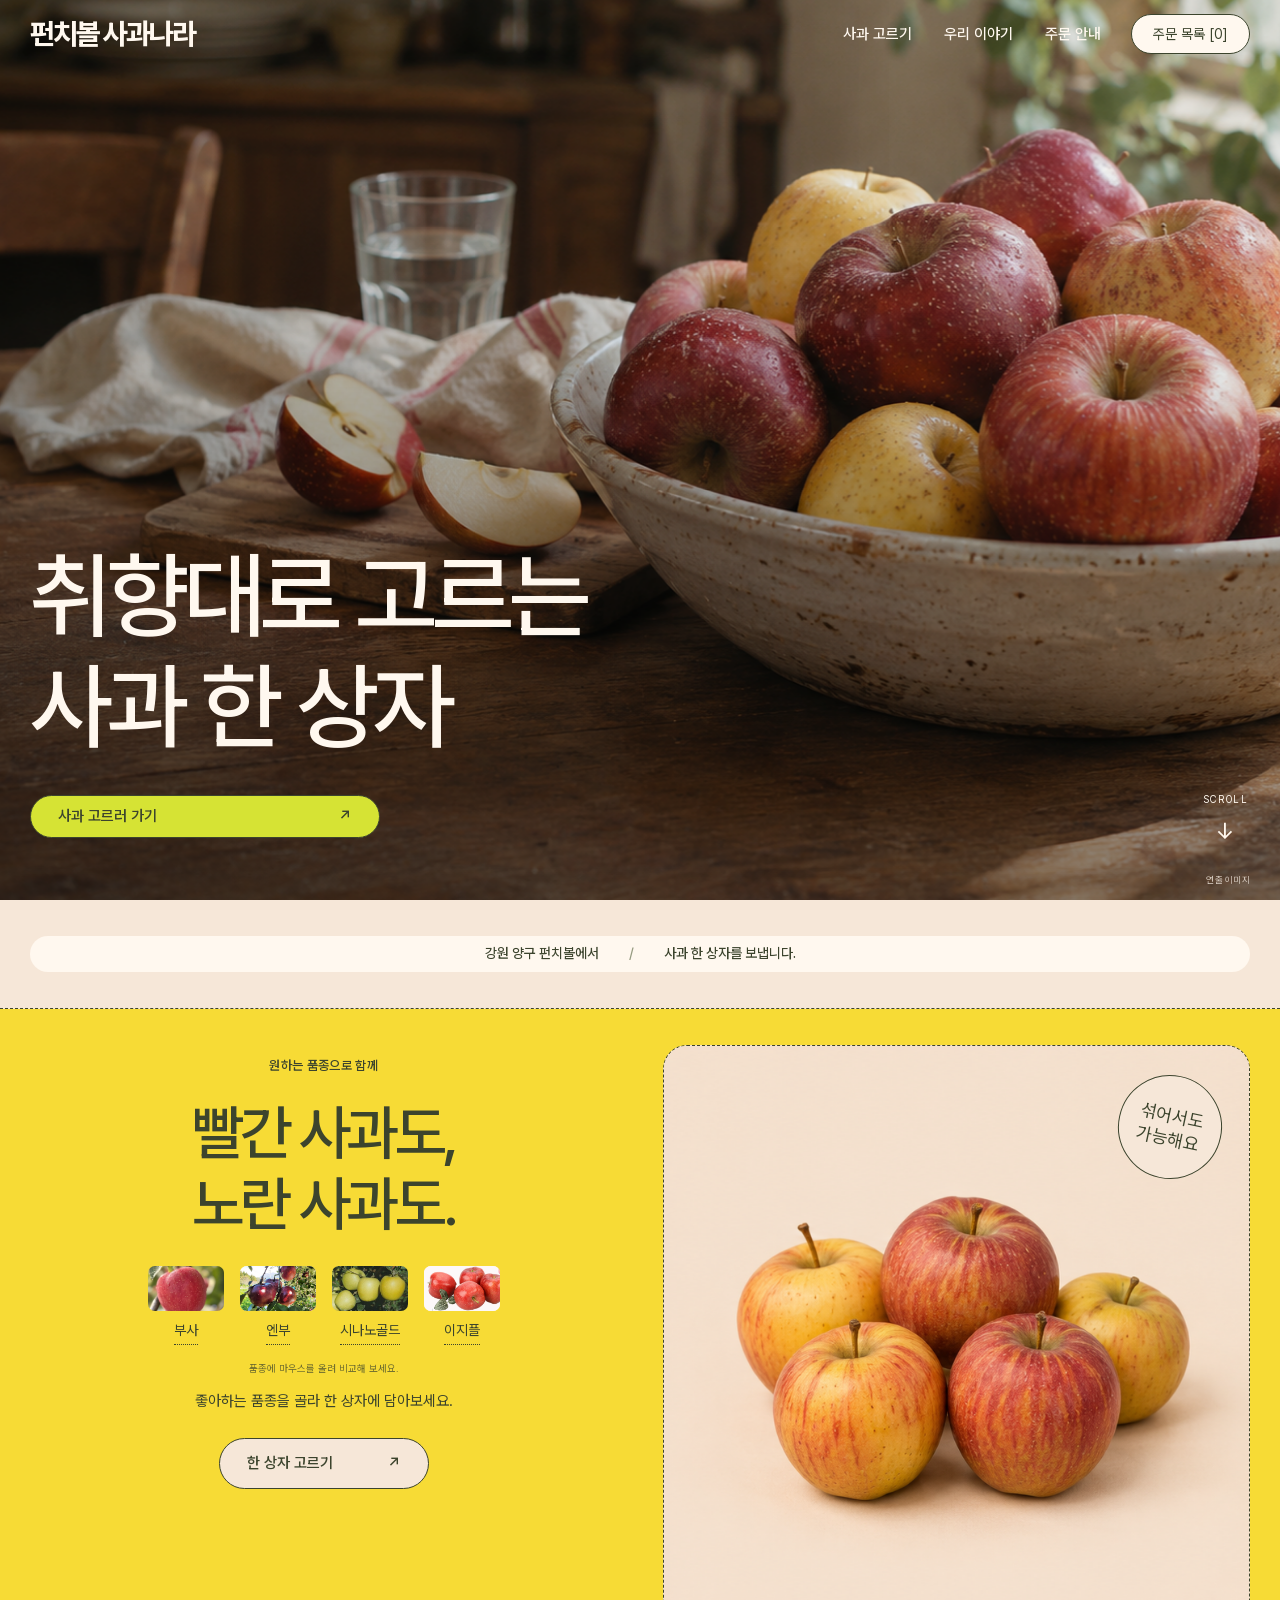
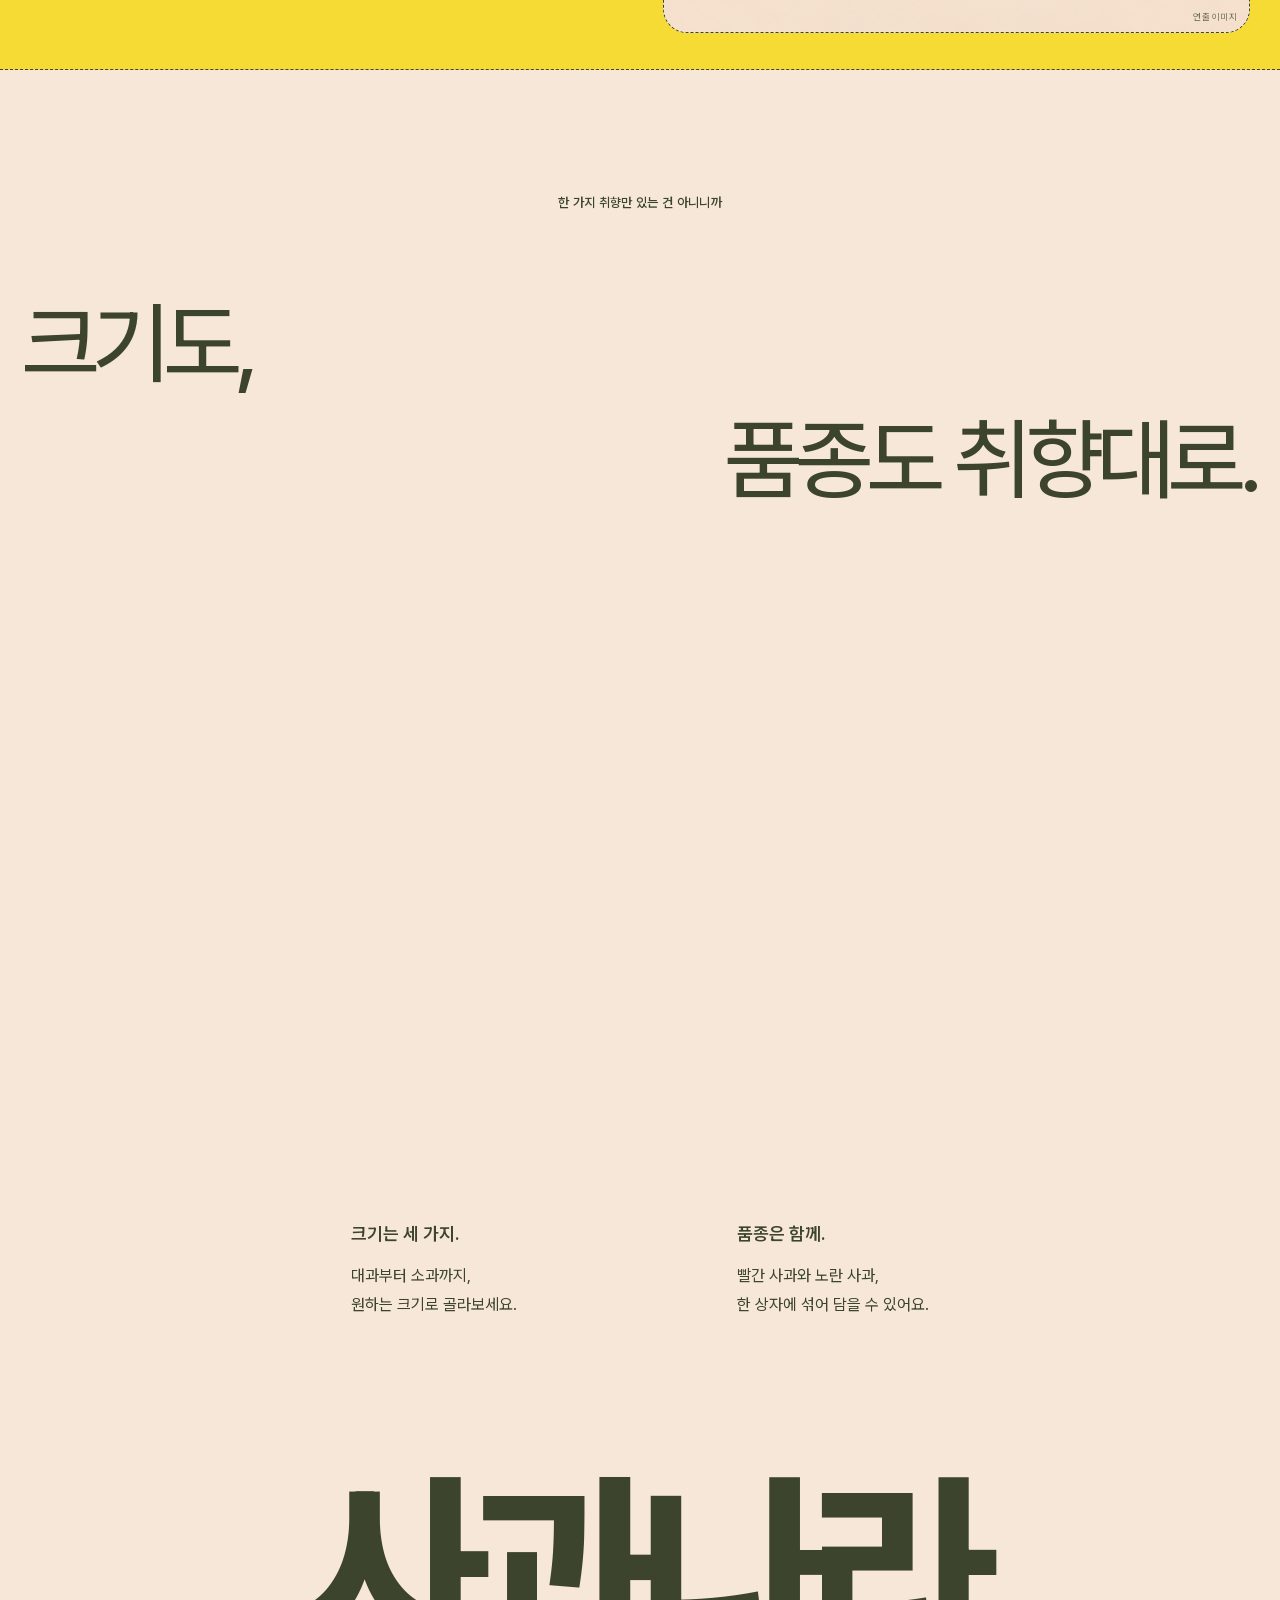
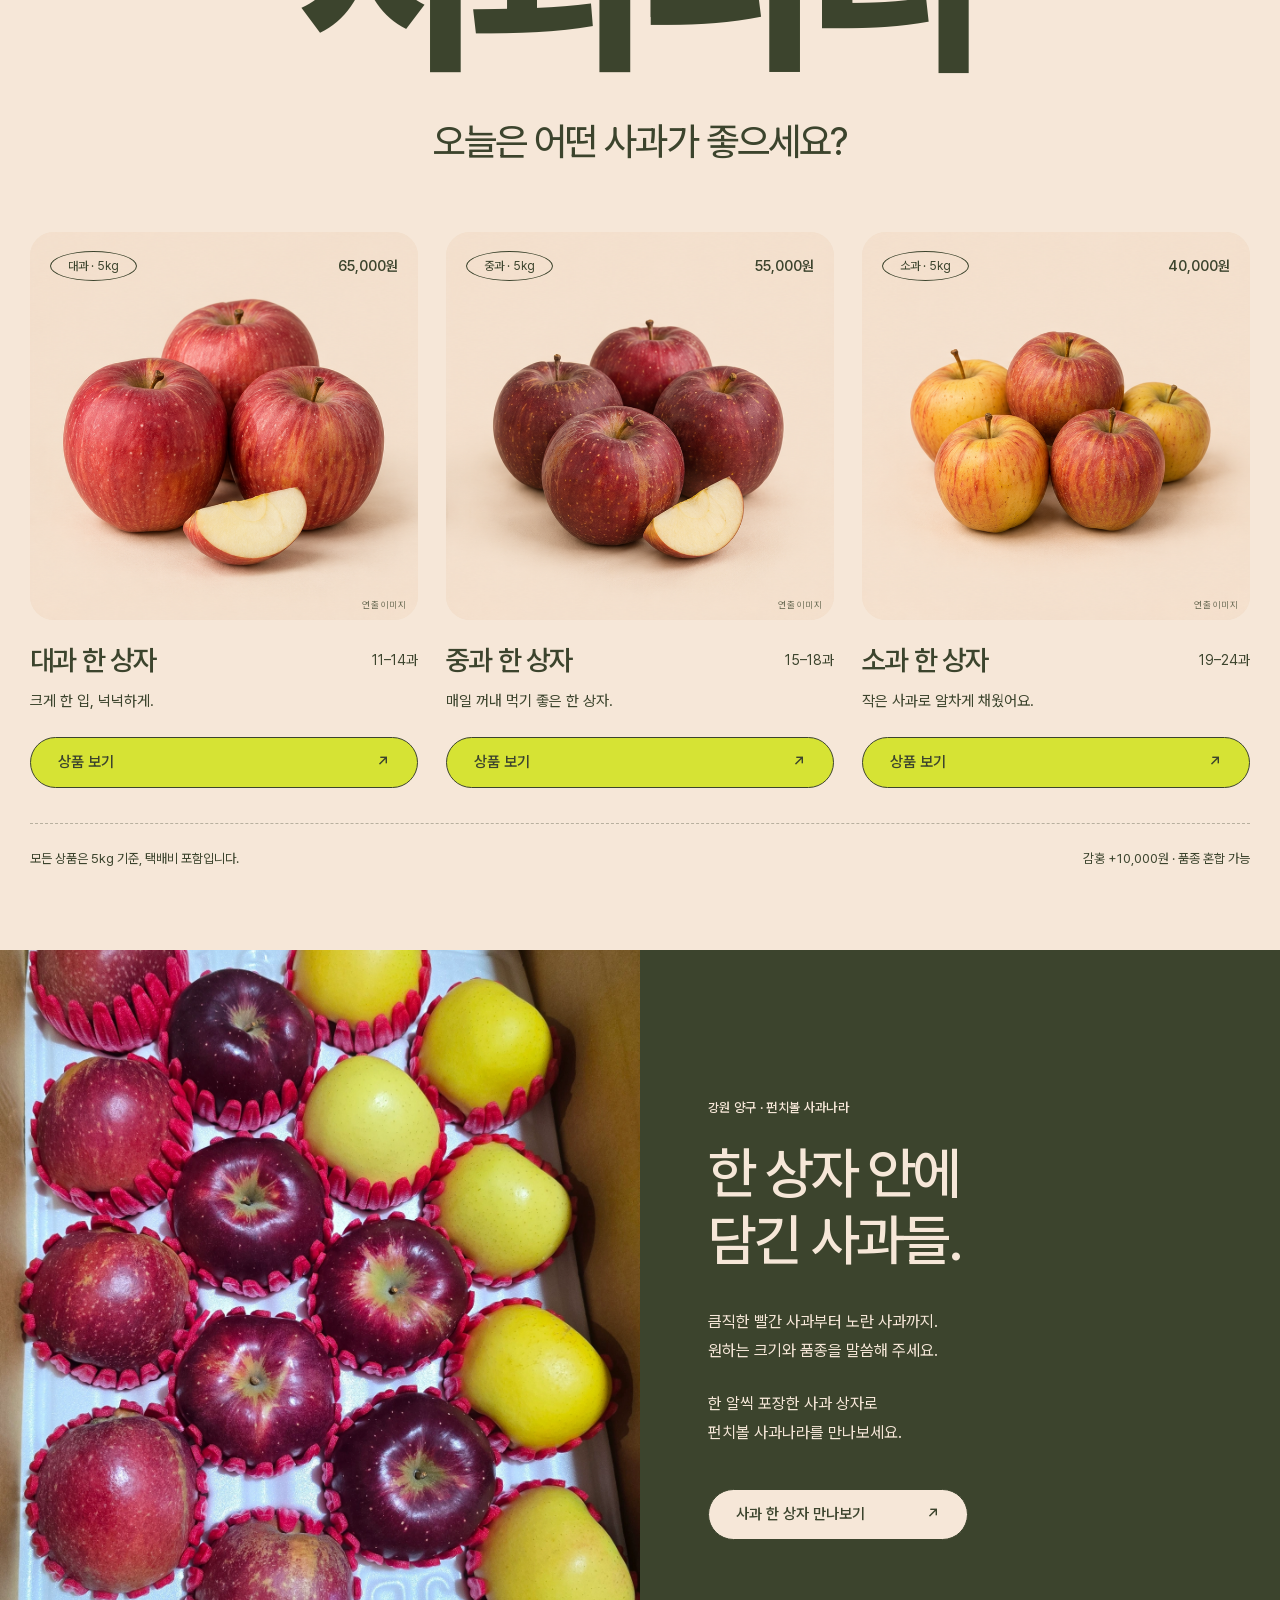
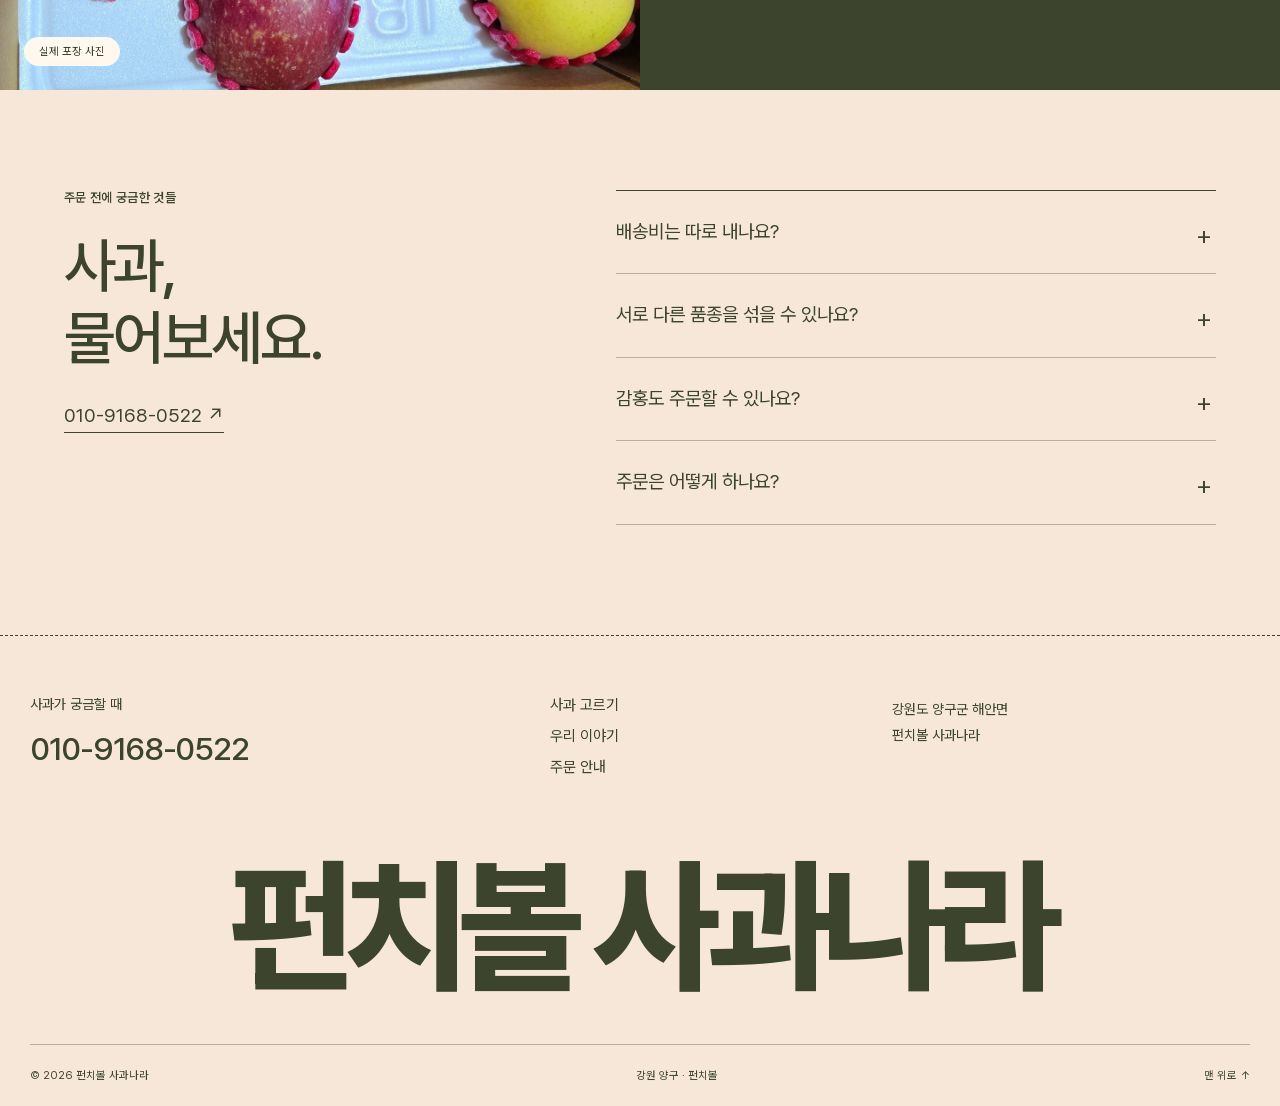
==== commit 3bc28ec6: "Add cultivar photos and taste guides with Graza-style product selection" ====
--- a/index.html
+++ b/index.html
@@ -1,7 +1,7 @@
-<!doctype html><html lang="ko"><head><meta charset="utf-8"><meta name="viewport" content="width=device-width,initial-scale=1"><meta name="theme-color" content="#f6e7d8"><meta name="description" content="강원 양구 펀치볼 사과나라. 취향대로 고르는 사과 한 상자. 크기와 품종을 고르고 전화로 주문 문의하세요."><title>펀치볼 사과나라 — 취향대로 고르는 사과 한 상자</title><link rel="preload" href="assets/PretendardVariable.woff2" as="font" type="font/woff2" crossorigin><link rel="stylesheet" href="styles.css"><script src="app.js" defer></script></head><body class="home-page" id="top"><a class="skip-link" href="#main">본문으로 이동</a><header class="site-header"><a class="brand" href="index.html" aria-label="펀치볼 사과나라 홈"><span class="brand-text">펀치볼 사과나라</span></a><nav aria-label="주 메뉴"><a href="index.html#products">사과 고르기</a><a href="index.html#story">우리 이야기</a><a href="index.html#faq">주문 안내</a></nav><button class="basket-button" data-open-cart>주문 목록 <span data-cart-count>[0]</span></button><button class="menu-button" aria-label="메뉴 열기" aria-expanded="false" aria-controls="mobile-nav">메뉴</button></header><nav class="mobile-nav" id="mobile-nav" aria-label="모바일 메뉴" hidden><a href="index.html#products">사과 고르기</a><a href="index.html#story">우리 이야기</a><a href="index.html#faq">주문 안내</a></nav><main id="main">
+<!doctype html><html lang="ko"><head><meta charset="utf-8"><meta name="viewport" content="width=device-width,initial-scale=1"><meta name="theme-color" content="#f6e7d8"><meta name="description" content="강원 양구 펀치볼 사과나라. 취향대로 고르는 사과 한 상자. 크기와 품종을 고르고 전화로 주문 문의하세요."><title>펀치볼 사과나라 — 취향대로 고르는 사과 한 상자</title><link rel="preload" href="assets/PretendardVariable.woff2" as="font" type="font/woff2" crossorigin><link rel="stylesheet" href="styles.css?v=20261113-03"><script src="app.js?v=20261113-03" defer></script></head><body class="home-page" id="top"><a class="skip-link" href="#main">본문으로 이동</a><header class="site-header"><a class="brand" href="index.html" aria-label="펀치볼 사과나라 홈"><span class="brand-text">펀치볼 사과나라</span></a><nav aria-label="주 메뉴"><a href="index.html#products">사과 고르기</a><a href="index.html#story">우리 이야기</a><a href="index.html#faq">주문 안내</a></nav><button class="basket-button" data-open-cart>주문 목록 <span data-cart-count>[0]</span></button><button class="menu-button" aria-label="메뉴 열기" aria-expanded="false" aria-controls="mobile-nav">메뉴</button></header><nav class="mobile-nav" id="mobile-nav" aria-label="모바일 메뉴" hidden><a href="index.html#products">사과 고르기</a><a href="index.html#story">우리 이야기</a><a href="index.html#faq">주문 안내</a></nav><main id="main">
 <section class="hero"><img class="hero-image" src="assets/apple-table-hero.png" alt="식탁 위 그릇에 담긴 빨간 사과와 노란 사과" fetchpriority="high" width="1672" height="941"><div class="hero-shade"></div><div class="hero-content"><h1>취향대로 고르는<br>사과 한 상자</h1><a class="pill primary hero-button" href="#products">사과 고르러 가기 <span aria-hidden="true">↗</span></a></div><a class="scroll-cue" href="#intro" aria-label="아래 소개 보기">SCROLL <span>↓</span></a><span class="image-note">연출 이미지</span></section>
 <div class="origin-band" id="intro"><p><span>강원 양구 펀치볼에서</span><span class="band-divider">/</span><span>사과 한 상자를 보냅니다.</span></p></div>
-<section class="feature-section"><div class="feature-copy"><div class="feature-heading"><p class="eyebrow">원하는 품종으로 함께</p><h2>빨간 사과도,<br>노란 사과도.</h2></div><div class="feature-details"><div class="variety-guide"><div class="variety-names" aria-label="사과 품종 안내"><button type="button" class="variety-name" data-variety="0" aria-expanded="false" aria-controls="variety-tooltip">부사</button><span aria-hidden="true">·</span><button type="button" class="variety-name" data-variety="1" aria-expanded="false" aria-controls="variety-tooltip">엔부</button><span aria-hidden="true">·</span><button type="button" class="variety-name" data-variety="2" aria-expanded="false" aria-controls="variety-tooltip">시나노골드</button><span aria-hidden="true">·</span><button type="button" class="variety-name" data-variety="3" aria-expanded="false" aria-controls="variety-tooltip">이지플</button></div><div class="variety-tooltip" id="variety-tooltip" role="tooltip" hidden><strong data-variety-title></strong><p data-variety-description></p></div><p class="variety-hint"><span class="desktop-hint">품종명에 마우스를 올려보세요.</span><span class="touch-hint">품종명을 누르면 특징을 볼 수 있어요.</span></p></div><p>좋아하는 품종을 골라 한 상자에 담아보세요.</p></div><a class="pill cream feature-cta" href="product.html?size=medium">한 상자 고르기 <span aria-hidden="true">↗</span></a></div><a class="feature-visual" href="product.html?size=medium" aria-label="혼합 사과 상품 자세히 보기"><div class="apple-sprite small"></div><span class="feature-sticker">섞어서도<br>가능해요</span><span class="image-note">연출 이미지</span></a></section>
+<section class="feature-section"><div class="feature-copy"><div class="feature-heading"><p class="eyebrow">원하는 품종으로 함께</p><h2>빨간 사과도,<br>노란 사과도.</h2></div><div class="feature-details"><div class="variety-guide"><div class="variety-names" aria-label="사과 품종 안내"><button type="button" class="variety-name" data-variety="0" aria-expanded="false" aria-controls="variety-tooltip"><span class="cultivar-photo photo-fuji "><img src="assets/cultivars/fuji.webp" alt="부사 품종 참고 사진" width="150" height="100" loading="lazy"></span><span>부사</span></button><button type="button" class="variety-name" data-variety="1" aria-expanded="false" aria-controls="variety-tooltip"><span class="cultivar-photo photo-enbu "><img src="assets/cultivars/enbu-orchard.jpg" alt="엔부 품종 참고 사진" width="150" height="100" loading="lazy"></span><span>엔부</span></button><button type="button" class="variety-name" data-variety="2" aria-expanded="false" aria-controls="variety-tooltip"><span class="cultivar-photo photo-shinano "><img src="assets/cultivars/shinano-gold.jpg" alt="시나노골드 품종 참고 사진" width="150" height="100" loading="lazy"></span><span>시나노골드</span></button><button type="button" class="variety-name" data-variety="3" aria-expanded="false" aria-controls="variety-tooltip"><span class="cultivar-photo photo-easyple "><img src="assets/cultivars/easyple.jpg" alt="이지플 품종 참고 사진" width="150" height="100" loading="lazy"></span><span>이지플</span></button></div><div class="variety-tooltip" id="variety-tooltip" role="tooltip" hidden><div class="tooltip-photo" data-variety-photo></div><div class="tooltip-copy"><strong data-variety-title></strong><p data-variety-description></p><div data-variety-taste></div><small data-variety-credit></small></div></div><p class="variety-hint"><span class="desktop-hint">품종에 마우스를 올려 비교해 보세요.</span><span class="touch-hint">품종을 눌러 사진과 맛을 비교해 보세요.</span></p></div><p>좋아하는 품종을 골라 한 상자에 담아보세요.</p></div><a class="pill cream feature-cta" href="product.html?size=medium">한 상자 고르기 <span aria-hidden="true">↗</span></a></div><a class="feature-visual" href="product.html?size=medium" aria-label="혼합 사과 상품 자세히 보기"><div class="apple-sprite small"></div><span class="feature-sticker">섞어서도<br>가능해요</span><span class="image-note">연출 이미지</span></a></section>
 <section class="statement"><p class="eyebrow">한 가지 취향만 있는 건 아니니까</p><h2><span>크기도,</span><span>품종도 취향대로.</span></h2><div class="statement-notes"><p><strong>크기는 세 가지.</strong>대과부터 소과까지,<br>원하는 크기로 골라보세요.</p><p><strong>품종은 함께.</strong>빨간 사과와 노란 사과,<br>한 상자에 섞어 담을 수 있어요.</p></div></section>
 <section class="products-section" id="products"><div class="section-intro"><h2>사과나라</h2><p>오늘은 어떤 사과가 좋으세요?</p></div><div class="product-grid"><article class="product-card"><a class="product-image" href="product.html?size=large" aria-label="대과 5kg 상품 보기"><div class="apple-sprite large"></div><div class="product-image-label"><span>대과 · 5kg</span><strong>65,000원</strong></div><span class="image-note">연출 이미지</span></a><div class="product-title"><h3>대과 한 상자</h3><span>11–14과</span></div><p class="product-description">크게 한 입, 넉넉하게.</p><a class="pill primary" href="product.html?size=large">상품 보기 <span aria-hidden="true">↗</span></a></article><article class="product-card"><a class="product-image" href="product.html?size=medium" aria-label="중과 5kg 상품 보기"><div class="apple-sprite medium"></div><div class="product-image-label"><span>중과 · 5kg</span><strong>55,000원</strong></div><span class="image-note">연출 이미지</span></a><div class="product-title"><h3>중과 한 상자</h3><span>15–18과</span></div><p class="product-description">매일 꺼내 먹기 좋은 한 상자.</p><a class="pill primary" href="product.html?size=medium">상품 보기 <span aria-hidden="true">↗</span></a></article><article class="product-card"><a class="product-image" href="product.html?size=small" aria-label="소과 5kg 상품 보기"><div class="apple-sprite small"></div><div class="product-image-label"><span>소과 · 5kg</span><strong>40,000원</strong></div><span class="image-note">연출 이미지</span></a><div class="product-title"><h3>소과 한 상자</h3><span>19–24과</span></div><p class="product-description">작은 사과로 알차게 채웠어요.</p><a class="pill primary" href="product.html?size=small">상품 보기 <span aria-hidden="true">↗</span></a></article></div><div class="product-footnote"><span>모든 상품은 5kg 기준, 택배비 포함입니다.</span><span>감홍 +10,000원 · 품종 혼합 가능</span></div></section>
 <section class="story-section" id="story"><div class="story-photo"><img src="assets/real-apple-box.webp" alt="개별 완충재로 포장된 펀치볼 사과나라의 실제 혼합 사과 상자" loading="lazy" width="1440" height="2560"><span class="photo-tag">실제 포장 사진</span></div><div class="story-copy"><p class="eyebrow">강원 양구 · 펀치볼 사과나라</p><h2>한 상자 안에<br>담긴 사과들.</h2><p>큼직한 빨간 사과부터 노란 사과까지.<br>원하는 크기와 품종을 말씀해 주세요.</p><p>한 알씩 포장한 사과 상자로<br>펀치볼 사과나라를 만나보세요.</p><a class="pill cream" href="product.html">사과 한 상자 만나보기 <span aria-hidden="true">↗</span></a></div></section>
--- a/styles.css
+++ b/styles.css
@@ -60,4 +60,200 @@
 @media(max-width:360px){.brand-text{font-size:18px}.site-header{padding-left:14px;padding-right:14px;gap:8px}.basket-button{font-size:10px;padding:8px}.menu-button{font-size:10px;padding:8px}.variety-names{gap:6px}.variety-name{font-size:13px}}
 @media(prefers-reduced-motion:reduce){.hero-image{transform:none;will-change:auto}.statement h2 span,.statement h2 span:last-child{transform:none;will-change:auto}}
 
-
+/* Cultivar photographs and the taste selection guide. */
+.cultivar-photo{display:block;position:relative;aspect-ratio:56/33;overflow:hidden;flex-shrink:0;border-radius:7px;background:#fffaf5}
+.cultivar-photo img{width:100%;height:100%;object-fit:cover}
+.photo-enbu img{object-position:center 55%}
+.photo-easyple img{position:absolute;width:192.857%;height:auto;max-width:none;left:-21.429%;top:-130.303%;object-fit:initial}
+.variety-names{flex-wrap:nowrap;gap:16px}
+.variety-name{display:flex;flex-direction:column;align-items:center;gap:9px;border:0;padding:0 0 4px;min-width:0}
+.variety-name>.cultivar-photo{width:76px;transition:transform .2s}
+.variety-name:hover>.cultivar-photo{transform:translateY(-3px)}
+.variety-name>span:last-child{border-bottom:1px dotted;padding-bottom:3px;font-size:14px}
+.variety-name[aria-expanded="true"]>span:last-child{border-bottom-style:solid}
+.variety-hint{margin-top:12px}
+.variety-tooltip{width:390px;max-width:calc(100vw - 40px);display:grid;grid-template-columns:105px 1fr;gap:18px;padding:20px}
+.tooltip-photo .cultivar-photo{width:105px}
+.tooltip-copy strong{font-size:17px;margin-bottom:7px}
+.tooltip-copy p{font-size:12px;line-height:1.75}
+.tooltip-copy small{display:block;margin-top:12px;font-size:9px;line-height:1.7;opacity:.7}
+.taste-ratings{display:grid;gap:7px;margin-top:13px}
+.taste-row{display:flex;align-items:center;gap:13px;font-size:11px;line-height:1.4}
+.taste-dots{display:flex;gap:5px}
+.taste-dots i{display:block;width:8px;height:8px;border:1px solid var(--ink);border-radius:50%}
+.taste-dots i.filled{background:var(--ink)}
+.taste-note{font-size:11px!important;line-height:1.8!important;color:#73755f}
+.mixed-taste{font-size:11px!important;line-height:1.7!important;margin-top:10px!important;color:#73755f}
+.photo-source{display:inline-block;font-size:9px;line-height:1.7;margin-top:10px;text-decoration:underline;text-underline-offset:3px;opacity:.75}
+
+/* Product page: full-height photograph beside one composed selection panel. */
+.product-page .site-header:not(.scrolled){background:transparent;border-color:transparent}
+.product-detail{grid-template-columns:1fr 1fr;gap:0;padding:0;align-items:start}
+.detail-media{position:sticky;top:0;align-self:start}
+.gallery-stage{position:relative;height:100svh;min-height:740px;background:#efe1d1;overflow:hidden}
+.detail-visual{width:100%;height:100%;aspect-ratio:auto;border-radius:0}
+.gallery-stage .apple-sprite{background-size:300% auto}
+.gallery-photo{width:100%;height:100%;object-fit:cover;position:absolute;inset:0}
+.gallery-photo[hidden]{display:none}
+.gallery-stage:not([data-gallery="apples"]) .detail-visual{visibility:hidden}
+.gallery-stage[data-gallery="packing"] .gallery-photo{object-fit:contain;background:#e8dfd1}
+.gallery-caption{position:absolute;left:24px;right:24px;bottom:21px;font-size:10px;line-height:1.6;color:var(--ink);background:#fff8efe0;padding:7px 11px;border-radius:6px;width:fit-content;max-width:calc(100% - 48px)}
+.gallery-thumbnails{position:absolute;left:24px;bottom:78px;display:flex;flex-direction:column;gap:12px}
+.gallery-thumbnails button{width:58px;height:58px;border:1px solid transparent;border-radius:50%;padding:3px;overflow:hidden;background:var(--cream)}
+.gallery-thumbnails button[aria-pressed="true"]{border-color:var(--ink)}
+.gallery-thumbnails img,.gallery-thumbnails .apple-sprite{height:100%;width:100%;border-radius:50%;object-fit:cover}
+.gallery-thumbnails .apple-sprite{display:block}
+.detail-copy{max-width:none;padding:104px clamp(25px,8.333vw,160px) 55px}
+.product-heading{text-align:center}
+.product-heading .eyebrow{font-size:12px;margin-bottom:18px}
+.detail-copy h1{font-size:45px;line-height:1.2;font-weight:500;letter-spacing:-.06em}
+.detail-subtitle{font-size:31px;line-height:1.3;letter-spacing:-.05em;margin-top:7px;text-decoration:underline;text-underline-offset:7px;text-decoration-thickness:1px}
+.detail-price{display:flex;flex-direction:column;gap:10px;align-items:center;justify-content:center;padding:26px 0 27px;border:0;margin:0}
+.detail-price strong{font-size:23px;font-weight:500}
+.detail-price span{font-size:11px;margin:0}
+.purchase-panel{padding:22px 21px 18px;border:1px solid var(--ink);border-radius:21px;background:#fff8efb0}
+.panel-intro{font-size:14px;line-height:1.65;padding-bottom:17px;margin-bottom:18px;border-bottom:1px dashed #3c442d88}
+.purchase-panel fieldset{margin-bottom:21px}
+.purchase-panel legend{font-size:14px;margin-bottom:12px}
+.size-options{gap:8px}
+.size-option>span{gap:0;padding:0;border-radius:8px;overflow:hidden;border-color:var(--ink)}
+.size-option strong{width:100%;background:var(--ink);color:var(--paper);padding:7px 5px;font-size:12px;font-weight:500}
+.size-option strong{text-align:center}
+.size-option small{font-size:12px;margin-top:10px}
+.size-option b{font-size:13px;margin:7px 0 10px}
+.cultivar-fieldset legend{width:100%;display:flex;align-items:center;justify-content:space-between;gap:12px}
+.cultivar-fieldset legend>span{font-size:10px;color:#73755f;font-weight:400}
+.cultivar-options{display:grid;grid-template-columns:repeat(3,minmax(0,1fr));gap:8px}
+.cultivar-option{position:relative;cursor:pointer}
+.cultivar-option input{position:absolute;width:100%;height:100%;inset:0;margin:0;opacity:0;cursor:pointer}
+.cultivar-option>span{display:flex;flex-direction:column;align-items:center;gap:7px;padding:10px 5px 9px;border:1px solid #b8b59f;border-radius:9px;background:#fffaf5;min-height:108px}
+.cultivar-option .cultivar-photo{width:66px}
+.cultivar-option strong{font-size:12px;font-weight:550;white-space:nowrap}
+.cultivar-option small{font-size:9px;font-weight:400;color:#73755f;line-height:1.3}
+.cultivar-option input:checked+span{border-color:var(--ink);background:#e5ebbc;box-shadow:inset 0 0 0 1px var(--ink)}
+.cultivar-option input:focus-visible+span{outline:3px solid var(--red);outline-offset:2px}
+.selected-cultivar{display:grid;grid-template-columns:72px 1fr;gap:13px;padding:15px 0;border-top:1px dashed #3c442d77;border-bottom:1px dashed #3c442d77}
+.selected-cultivar>.cultivar-photo{width:72px}
+.selected-cultivar strong{font-size:13px;font-weight:550}
+.selected-cultivar p{font-size:11px;line-height:1.75;margin-top:6px}
+.selected-cultivar .taste-ratings{grid-template-columns:1fr 1fr;gap:10px;margin-top:10px}
+.selected-cultivar .taste-row{font-size:10px;gap:8px}
+.selected-cultivar .taste-dots{gap:3px}
+.selected-cultivar .taste-dots i{height:6px;width:6px}
+.taste-selection-note{display:block;font-size:9px;line-height:1.7;margin-top:10px;color:#74765f}
+.quantity-line{margin:20px 0;font-size:13px}
+.quantity-control button{height:38px;width:38px}
+.selection-total{padding:17px 0;font-size:12px}
+.selection-total strong{font-size:24px}
+.add-button{min-height:45px;padding:10px 20px;font-size:14px;box-shadow:2px 3px 0 var(--ink)}
+.order-caption{text-align:center;font-size:10px;line-height:1.7;margin-top:12px}
+.contact-strip{display:flex;align-items:center;justify-content:space-between;gap:12px;border:1px solid var(--ink);border-radius:17px;padding:19px 16px;margin:18px 0 31px;font-size:11px;line-height:1.6}
+.contact-strip strong{font-size:14px;font-weight:550;white-space:nowrap}
+.tab-list{display:grid;grid-template-columns:repeat(3,minmax(0,1fr));gap:0}
+.tab-list button{border:1px solid var(--ink);border-bottom:0;border-radius:11px 11px 0 0;min-height:40px;font-size:12px;padding:8px 4px}
+.tab-list button+button{border-left:0}
+.tab-list [aria-selected="true"]{background:var(--ink);color:var(--paper)}
+[role="tabpanel"]{border:1px solid var(--ink);padding:24px 20px;border-radius:0 0 13px 13px}
+[role="tabpanel"][hidden]{display:none}
+[role="tabpanel"] h2,[role="tabpanel"] h3{font-size:14px;font-weight:600;margin-bottom:9px}
+[role="tabpanel"] h3{margin-top:24px}
+[role="tabpanel"] p{font-size:13px;line-height:1.85;margin-bottom:22px}
+[role="tabpanel"] .text-link{font-size:12px;margin-bottom:15px;display:inline-block}
+.guide-row{display:grid;grid-template-columns:82px 1fr;gap:15px;padding:18px 0;border-top:1px dashed #3c442d66}
+.guide-row>.cultivar-photo{width:82px;margin-top:3px}
+.guide-row h3{margin:0 0 5px}
+.guide-row p{font-size:11px;margin:0}
+.guide-row .taste-ratings{margin-top:11px}
+.mobile-order-bar[hidden]{display:none}
+.mobile-order-bar{display:none}
+
+/* Drawer has an independently scrolling item list and a fixed action area. */
+.cart-shell{display:grid;grid-template-rows:auto auto minmax(0,1fr) auto;min-height:0}
+.cart-items{min-height:0;overscroll-behavior:contain}
+.cart-item>.cultivar-photo{width:74px;margin-top:3px}
+.cart-item-title{gap:10px}
+.cart-item-title>span{line-height:1.4}
+.cart-item-copy{min-width:0}
+.cart-item-controls{flex-wrap:wrap;row-gap:10px}
+.cart-item-controls strong{white-space:nowrap}
+.cart-bottom{padding-bottom:env(safe-area-inset-bottom,0px)}
+@media(min-width:1700px){.detail-copy{padding-top:115px}.product-detail{gap:0;padding:0}}
+@media(max-width:1100px) and (min-width:701px){.detail-copy{padding-left:25px;padding-right:25px}.detail-subtitle{font-size:27px}.selected-cultivar{grid-template-columns:56px 1fr;gap:10px}.selected-cultivar>.cultivar-photo{width:56px}.selected-cultivar .taste-ratings{grid-template-columns:1fr}.contact-strip{flex-direction:column;align-items:flex-start}.cultivar-option small{font-size:8px}.cultivar-option .cultivar-photo{width:58px}}
+@media(max-width:700px){
+.variety-names{gap:12px;justify-content:space-between}
+.variety-name>.cultivar-photo{width:65px}
+.variety-name>span:last-child{font-size:12px}
+.variety-tooltip{grid-template-columns:78px 1fr;width:100%;max-width:none;gap:14px;padding:18px 15px}
+.tooltip-photo .cultivar-photo{width:78px}
+.tooltip-copy strong{font-size:15px}
+.tooltip-copy p{font-size:11px}
+.tooltip-copy small{font-size:8px}
+.taste-row{font-size:10px}.taste-dots{gap:4px}.taste-dots i{width:7px;height:7px}
+.product-detail{display:block;padding:0}
+.detail-media{position:relative;top:auto}
+.gallery-stage{height:530px;min-height:0;padding-bottom:62px;background:var(--cream);overflow:visible}
+.detail-visual,.gallery-photo{height:468px}
+.gallery-stage[data-gallery="packing"] .gallery-photo{object-fit:cover;object-position:center 45%}
+.gallery-caption{font-size:8px;bottom:76px;left:18px;padding:5px 8px;max-width:calc(100% - 36px)}
+.gallery-thumbnails{left:20px;bottom:2px;right:20px;flex-direction:row;gap:10px}
+.gallery-thumbnails button{height:49px;width:49px;border-radius:8px;padding:2px}
+.gallery-thumbnails img,.gallery-thumbnails .apple-sprite{border-radius:5px}
+.detail-copy{padding:28px 20px 44px;max-width:none}
+.product-heading .eyebrow{font-size:11px;margin-bottom:14px}
+.detail-copy h1{font-size:37px}
+.detail-subtitle{font-size:26px;margin-top:6px;text-underline-offset:6px}
+.detail-price{padding:22px 0 25px;gap:8px;display:flex}
+.detail-price strong{font-size:21px}.detail-price span{font-size:11px}
+.purchase-panel{padding:20px 16px 17px;border-radius:18px}
+.panel-intro{font-size:13px;padding-bottom:15px;margin-bottom:17px}
+.purchase-panel legend{font-size:13px}
+.size-option strong{font-size:12px;padding:7px 5px}
+.size-option small{font-size:11px}
+.size-option b{font-size:12px;margin:7px 0 10px}
+.cultivar-fieldset legend>span{font-size:9px}
+.cultivar-options{gap:7px}
+.cultivar-option>span{min-height:103px;padding:10px 3px 8px;gap:7px}
+.cultivar-option .cultivar-photo{width:59px}
+.cultivar-option strong{font-size:11px}
+.cultivar-option small{font-size:8px}
+.selected-cultivar{grid-template-columns:56px 1fr;gap:11px}
+.selected-cultivar>.cultivar-photo{width:56px}
+.selected-cultivar strong{font-size:12px}
+.selected-cultivar p{font-size:10px}
+.selected-cultivar .taste-ratings{grid-template-columns:1fr;gap:5px}
+.selected-cultivar .taste-row{font-size:9px}
+.quantity-line{font-size:12px}
+.quantity-control button{width:38px;height:38px}
+.quantity-control input{font-size:16px;width:38px}
+.selection-total{font-size:11px}.selection-total strong{font-size:22px}
+.add-button{min-height:47px;font-size:13px}
+.order-caption{font-size:9px}
+.contact-strip{margin:17px 0 27px;padding:16px 12px;font-size:10px}
+.contact-strip strong{font-size:12px}
+.tab-list button{font-size:11px;min-height:39px}
+[role="tabpanel"]{padding:21px 16px}
+[role="tabpanel"] p{font-size:12px}
+.taste-note{font-size:10px!important}
+.guide-row{grid-template-columns:72px 1fr;gap:13px}.guide-row>.cultivar-photo{width:72px}
+.guide-row h3{font-size:13px}.guide-row p{font-size:10px}
+.guide-row .photo-source{font-size:8px}
+.mobile-order-bar{display:flex;position:fixed;left:0;right:0;bottom:0;z-index:25;background:var(--cream);border-top:1px solid var(--ink);padding:11px 18px calc(11px + env(safe-area-inset-bottom,0px));align-items:center;justify-content:space-between;gap:15px}
+.mobile-order-bar small{display:block;font-size:9px;margin-bottom:4px}.mobile-order-bar strong{font-size:18px;font-weight:550;white-space:nowrap}
+.mobile-order-bar .pill{min-height:44px;font-size:12px;padding:10px 19px;white-space:nowrap}
+.cart-shell{padding:20px 18px 14px}
+.cart-heading h2{font-size:24px}
+.cart-intro{font-size:11px;margin-top:13px}
+.cart-items{margin-top:17px}
+.cart-item{grid-template-columns:62px 1fr;gap:12px;padding:18px 0}
+.cart-item>.cultivar-photo{width:62px}
+.cart-item-title{font-size:14px}
+.cart-item-copy p{font-size:11px;margin-top:6px}
+.cart-item-controls{margin-top:11px}
+.cart-item-controls strong{font-size:13px}
+.cart-item-controls .quantity-control button{height:34px;width:34px}
+.cart-shipping{margin:8px 0 15px;font-size:10px}
+.cart-bottom{padding-top:17px}
+.cart-bottom .pill{min-height:44px;font-size:12px;margin-top:8px}
+.cart-disclaimer{font-size:9px;margin-top:11px}
+}
+@media(max-width:360px){.variety-names{gap:8px}.variety-name>.cultivar-photo{width:57px}.variety-name>span:last-child{font-size:11px}.detail-copy{padding-left:15px;padding-right:15px}.purchase-panel{padding-left:13px;padding-right:13px}.cultivar-option small{font-size:7px}.cultivar-option .cultivar-photo{width:54px}.contact-strip{flex-direction:column;align-items:flex-start}.mobile-order-bar{padding-left:14px;padding-right:14px;gap:10px}.mobile-order-bar .pill{padding:10px 13px;font-size:11px}}
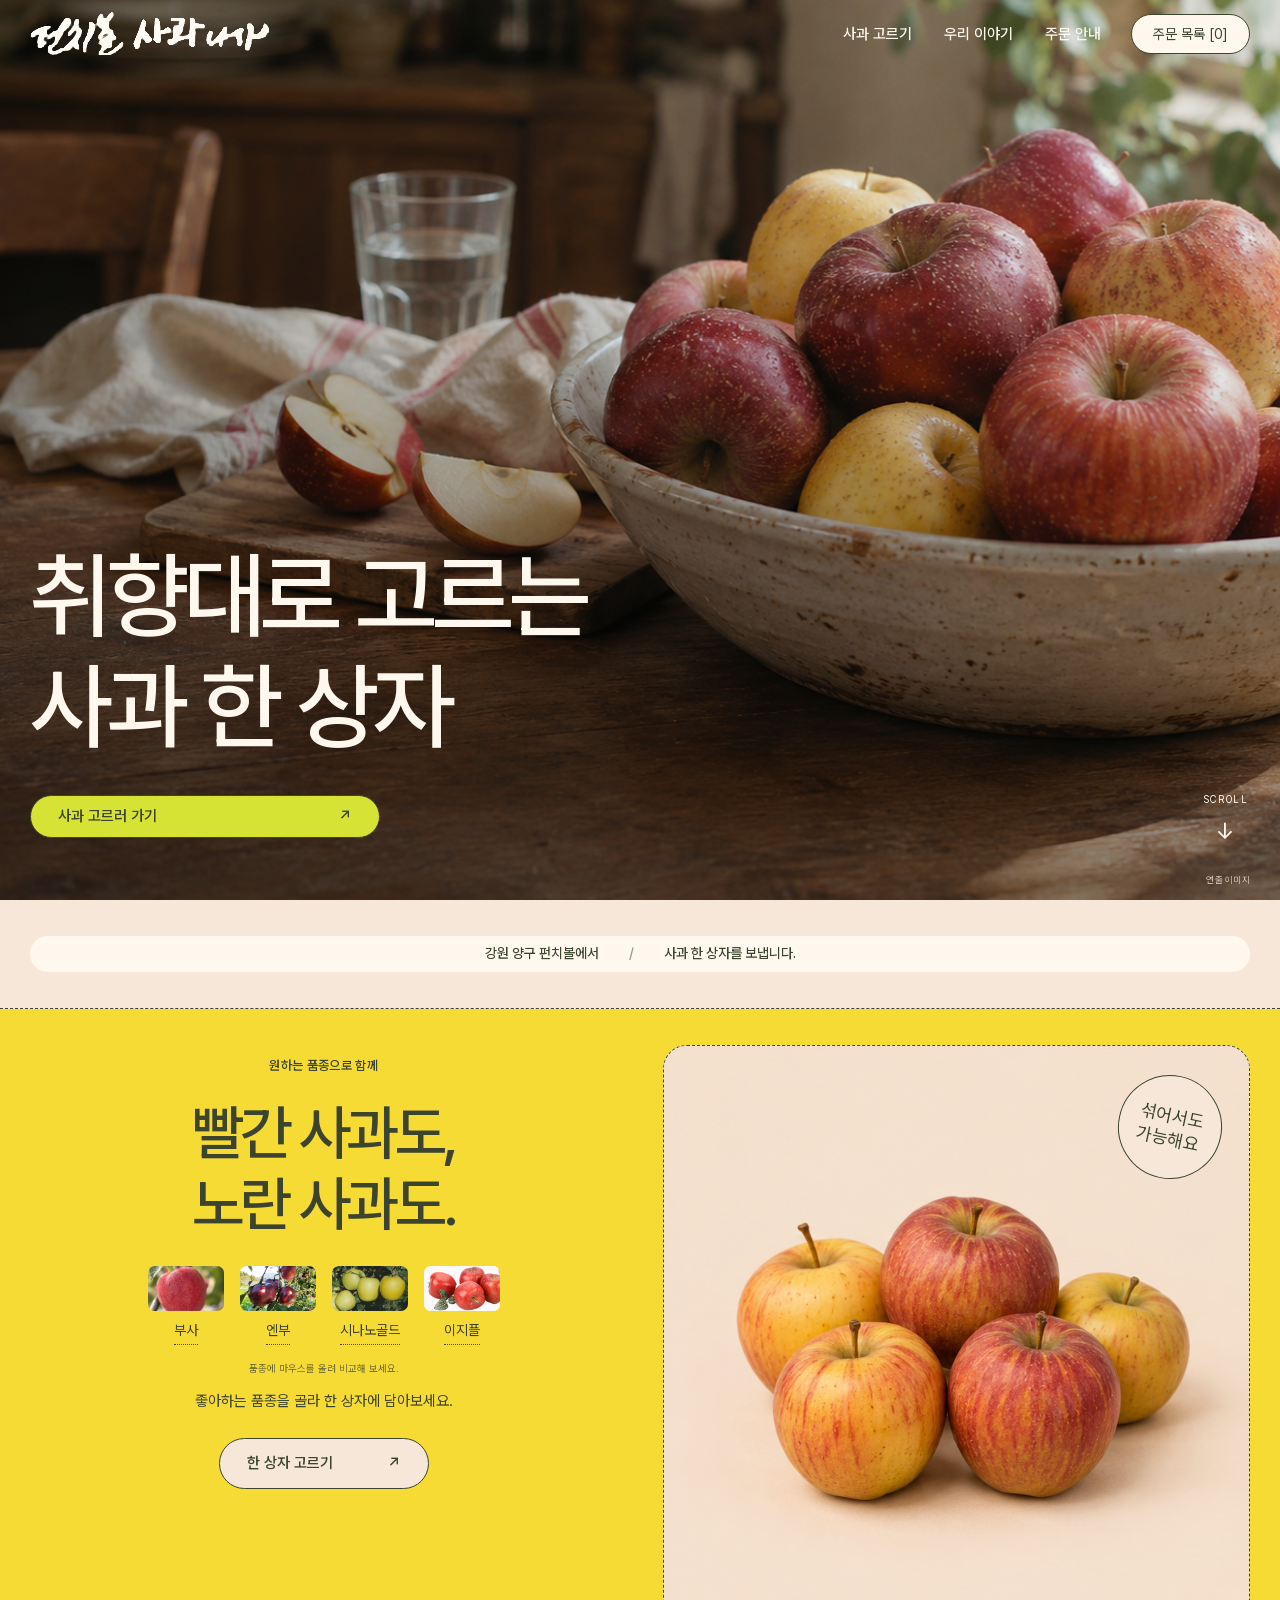
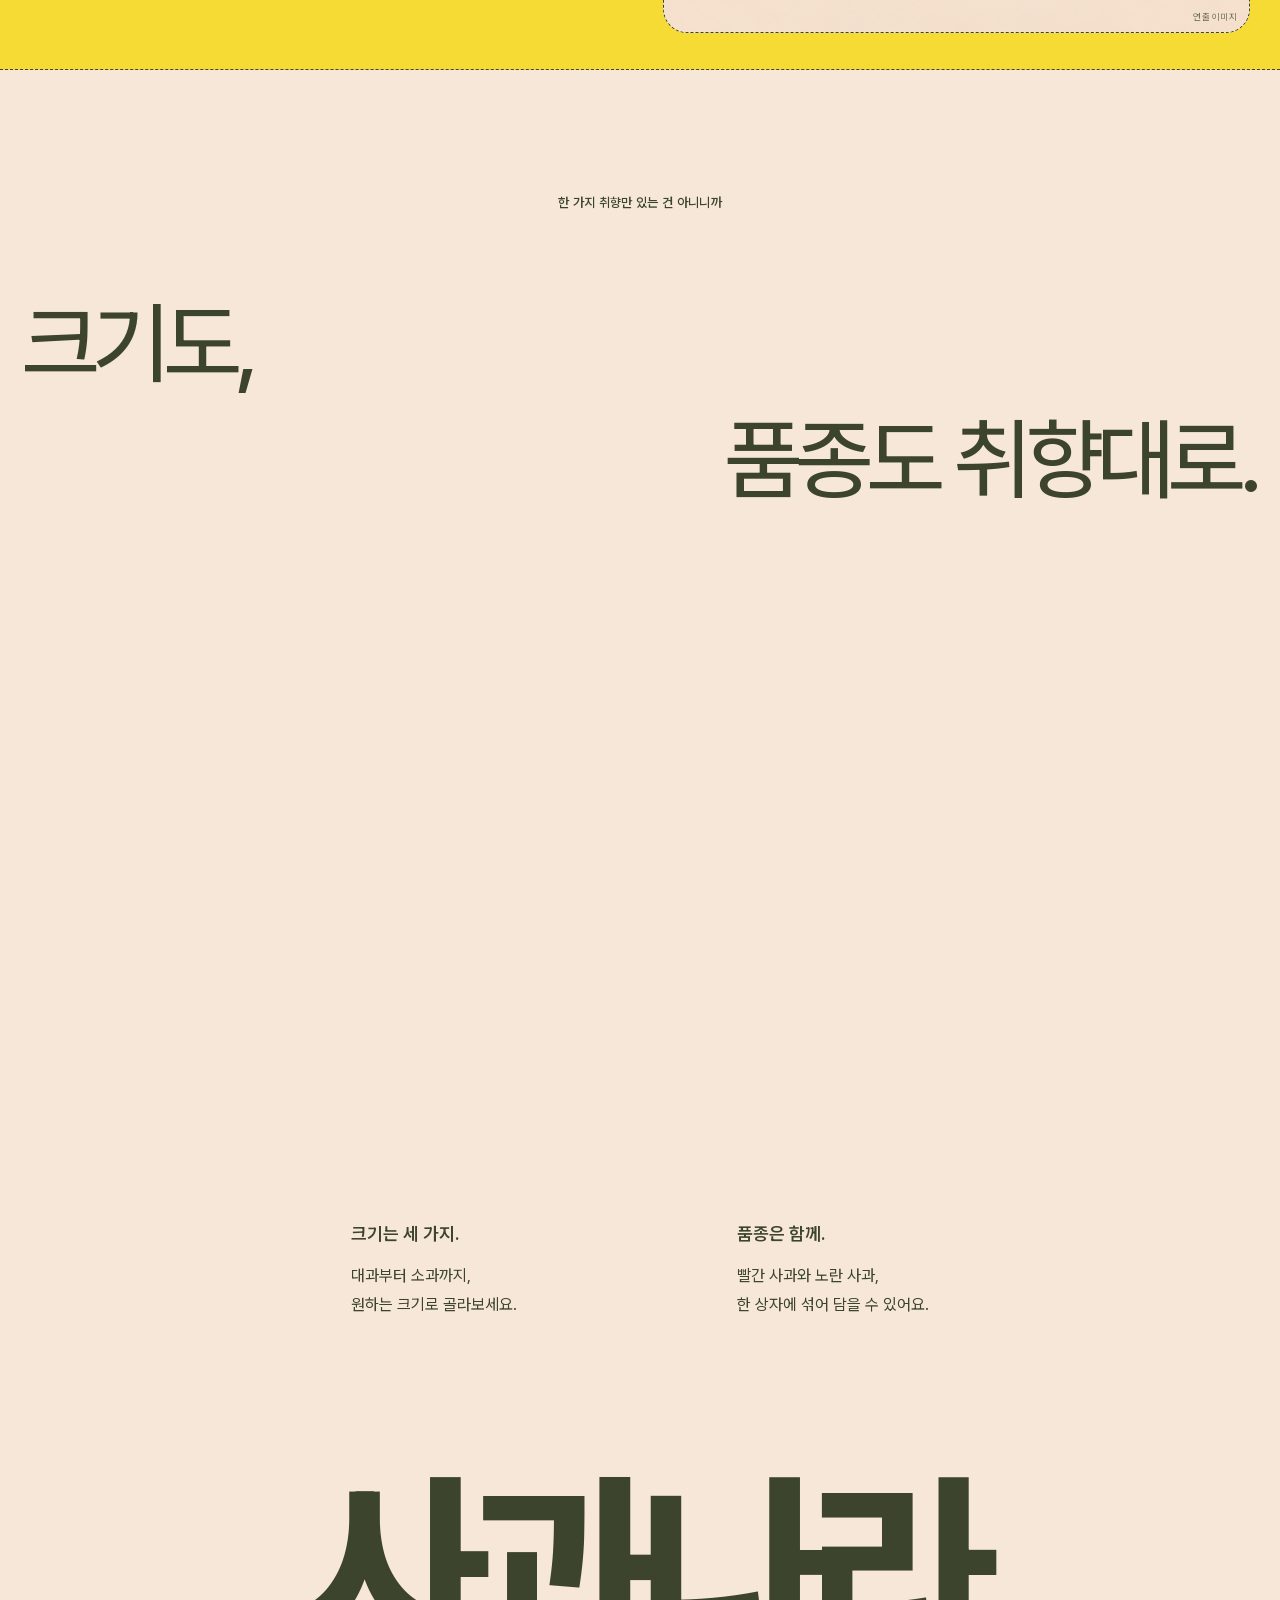
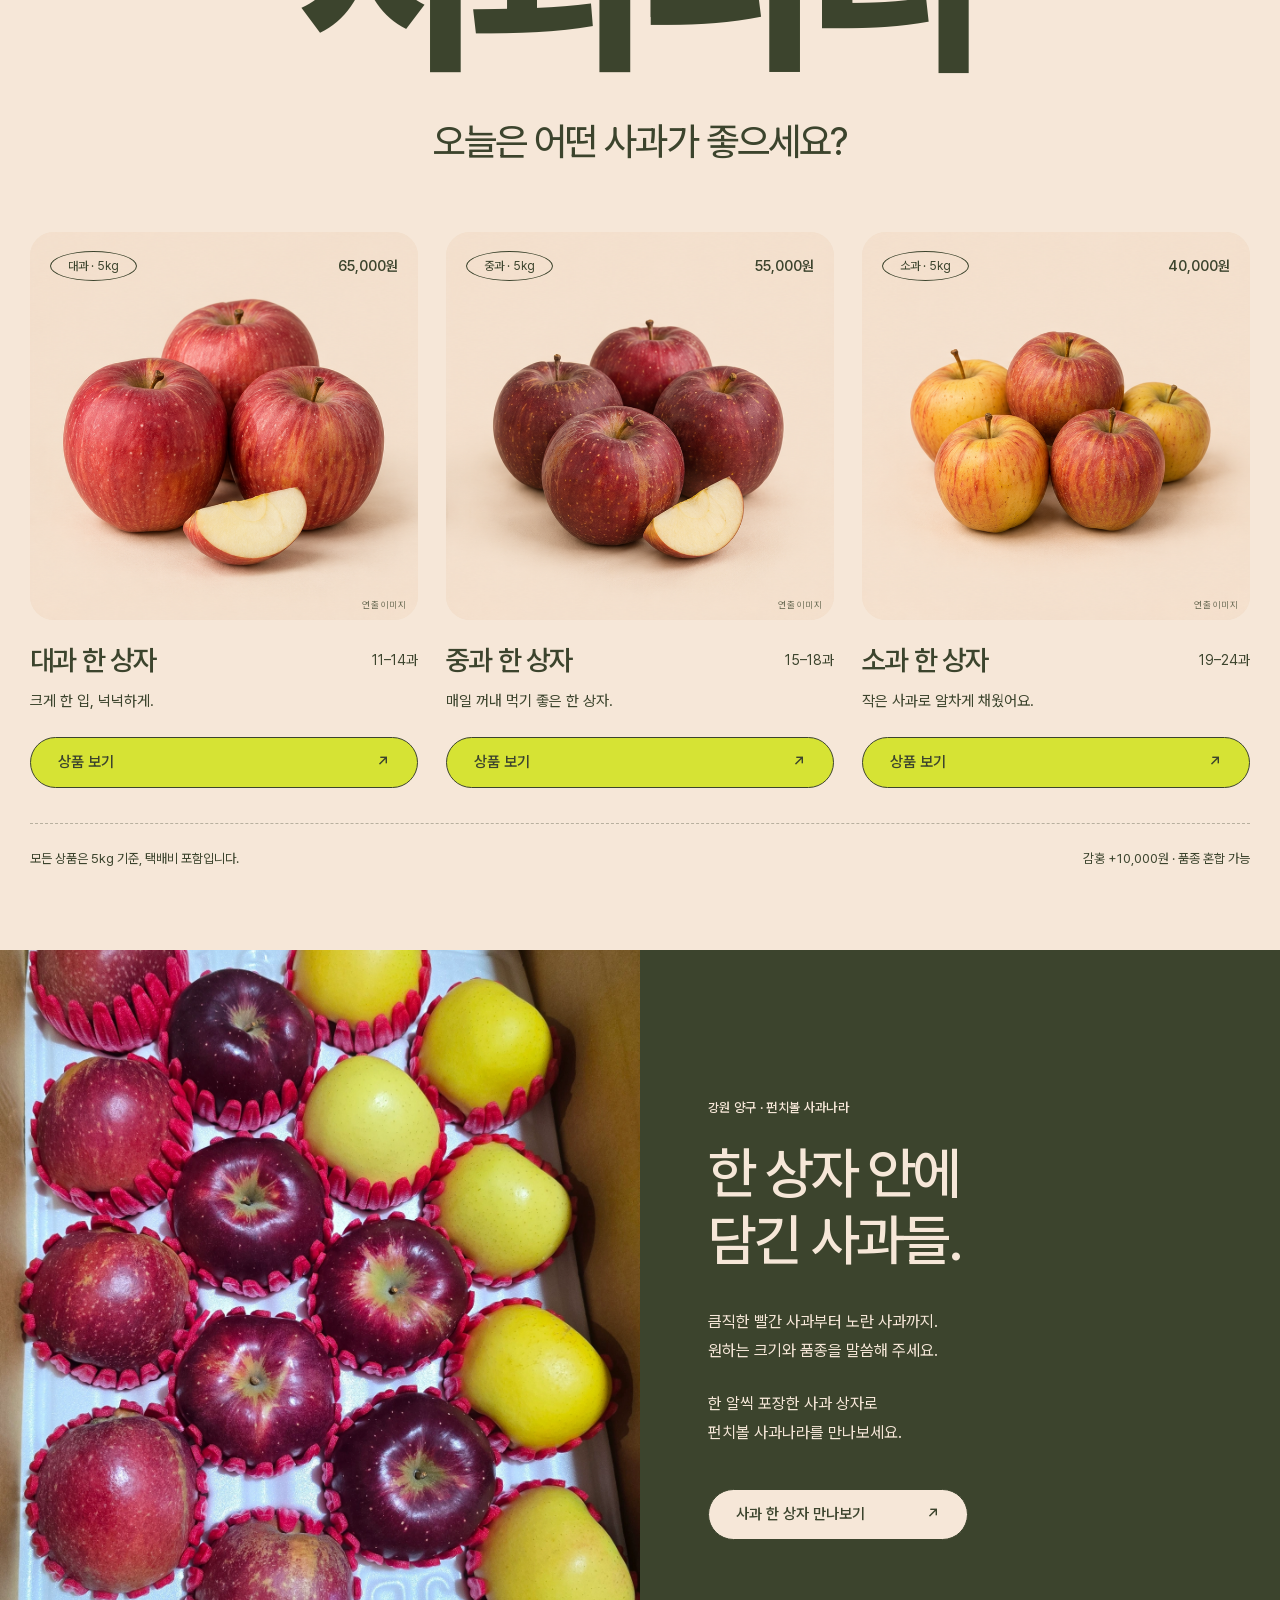
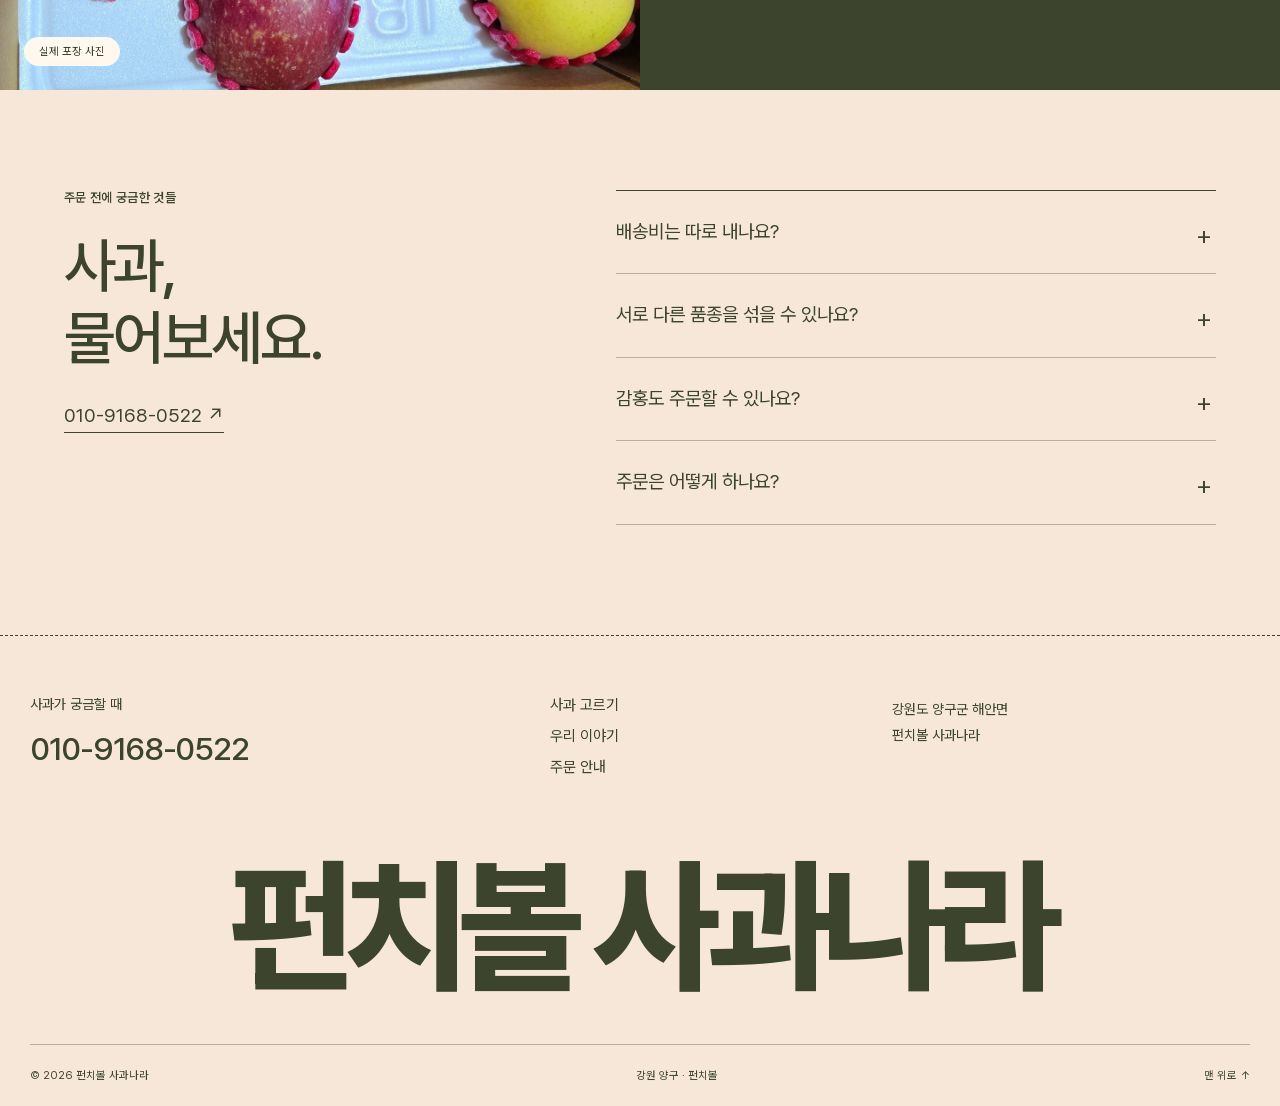
==== commit ced7f5b2: "Use original handwritten logo as a transparent horizontal wordmark" ====
--- a/index.html
+++ b/index.html
@@ -1,4 +1,4 @@
-<!doctype html><html lang="ko"><head><meta charset="utf-8"><meta name="viewport" content="width=device-width,initial-scale=1"><meta name="theme-color" content="#f6e7d8"><meta name="description" content="강원 양구 펀치볼 사과나라. 취향대로 고르는 사과 한 상자. 크기와 품종을 고르고 전화로 주문 문의하세요."><title>펀치볼 사과나라 — 취향대로 고르는 사과 한 상자</title><link rel="preload" href="assets/PretendardVariable.woff2" as="font" type="font/woff2" crossorigin><link rel="stylesheet" href="styles.css?v=20261113-03"><script src="app.js?v=20261113-03" defer></script></head><body class="home-page" id="top"><a class="skip-link" href="#main">본문으로 이동</a><header class="site-header"><a class="brand" href="index.html" aria-label="펀치볼 사과나라 홈"><span class="brand-text">펀치볼 사과나라</span></a><nav aria-label="주 메뉴"><a href="index.html#products">사과 고르기</a><a href="index.html#story">우리 이야기</a><a href="index.html#faq">주문 안내</a></nav><button class="basket-button" data-open-cart>주문 목록 <span data-cart-count>[0]</span></button><button class="menu-button" aria-label="메뉴 열기" aria-expanded="false" aria-controls="mobile-nav">메뉴</button></header><nav class="mobile-nav" id="mobile-nav" aria-label="모바일 메뉴" hidden><a href="index.html#products">사과 고르기</a><a href="index.html#story">우리 이야기</a><a href="index.html#faq">주문 안내</a></nav><main id="main">
+<!doctype html><html lang="ko"><head><meta charset="utf-8"><meta name="viewport" content="width=device-width,initial-scale=1"><meta name="theme-color" content="#f6e7d8"><meta name="description" content="강원 양구 펀치볼 사과나라. 취향대로 고르는 사과 한 상자. 크기와 품종을 고르고 전화로 주문 문의하세요."><title>펀치볼 사과나라 — 취향대로 고르는 사과 한 상자</title><link rel="preload" href="assets/PretendardVariable.woff2" as="font" type="font/woff2" crossorigin><link rel="stylesheet" href="styles.css?v=20261113-04"><script src="app.js?v=20261113-04" defer></script></head><body class="home-page" id="top"><a class="skip-link" href="#main">본문으로 이동</a><header class="site-header"><a class="brand" href="index.html" aria-label="펀치볼 사과나라 홈"><span class="brand-lockup"><span class="brand-fragment brand-first"><img src="assets/brand-wordmark.png" alt="펀치볼" width="188" height="81"></span><span class="brand-fragment brand-second"><img src="assets/brand-wordmark.png" alt="사과나라" width="188" height="81"></span></span></a><nav aria-label="주 메뉴"><a href="index.html#products">사과 고르기</a><a href="index.html#story">우리 이야기</a><a href="index.html#faq">주문 안내</a></nav><button class="basket-button" data-open-cart>주문 목록 <span data-cart-count>[0]</span></button><button class="menu-button" aria-label="메뉴 열기" aria-expanded="false" aria-controls="mobile-nav">메뉴</button></header><nav class="mobile-nav" id="mobile-nav" aria-label="모바일 메뉴" hidden><a href="index.html#products">사과 고르기</a><a href="index.html#story">우리 이야기</a><a href="index.html#faq">주문 안내</a></nav><main id="main">
 <section class="hero"><img class="hero-image" src="assets/apple-table-hero.png" alt="식탁 위 그릇에 담긴 빨간 사과와 노란 사과" fetchpriority="high" width="1672" height="941"><div class="hero-shade"></div><div class="hero-content"><h1>취향대로 고르는<br>사과 한 상자</h1><a class="pill primary hero-button" href="#products">사과 고르러 가기 <span aria-hidden="true">↗</span></a></div><a class="scroll-cue" href="#intro" aria-label="아래 소개 보기">SCROLL <span>↓</span></a><span class="image-note">연출 이미지</span></section>
 <div class="origin-band" id="intro"><p><span>강원 양구 펀치볼에서</span><span class="band-divider">/</span><span>사과 한 상자를 보냅니다.</span></p></div>
 <section class="feature-section"><div class="feature-copy"><div class="feature-heading"><p class="eyebrow">원하는 품종으로 함께</p><h2>빨간 사과도,<br>노란 사과도.</h2></div><div class="feature-details"><div class="variety-guide"><div class="variety-names" aria-label="사과 품종 안내"><button type="button" class="variety-name" data-variety="0" aria-expanded="false" aria-controls="variety-tooltip"><span class="cultivar-photo photo-fuji "><img src="assets/cultivars/fuji.webp" alt="부사 품종 참고 사진" width="150" height="100" loading="lazy"></span><span>부사</span></button><button type="button" class="variety-name" data-variety="1" aria-expanded="false" aria-controls="variety-tooltip"><span class="cultivar-photo photo-enbu "><img src="assets/cultivars/enbu-orchard.jpg" alt="엔부 품종 참고 사진" width="150" height="100" loading="lazy"></span><span>엔부</span></button><button type="button" class="variety-name" data-variety="2" aria-expanded="false" aria-controls="variety-tooltip"><span class="cultivar-photo photo-shinano "><img src="assets/cultivars/shinano-gold.jpg" alt="시나노골드 품종 참고 사진" width="150" height="100" loading="lazy"></span><span>시나노골드</span></button><button type="button" class="variety-name" data-variety="3" aria-expanded="false" aria-controls="variety-tooltip"><span class="cultivar-photo photo-easyple "><img src="assets/cultivars/easyple.jpg" alt="이지플 품종 참고 사진" width="150" height="100" loading="lazy"></span><span>이지플</span></button></div><div class="variety-tooltip" id="variety-tooltip" role="tooltip" hidden><div class="tooltip-photo" data-variety-photo></div><div class="tooltip-copy"><strong data-variety-title></strong><p data-variety-description></p><div data-variety-taste></div><small data-variety-credit></small></div></div><p class="variety-hint"><span class="desktop-hint">품종에 마우스를 올려 비교해 보세요.</span><span class="touch-hint">품종을 눌러 사진과 맛을 비교해 보세요.</span></p></div><p>좋아하는 품종을 골라 한 상자에 담아보세요.</p></div><a class="pill cream feature-cta" href="product.html?size=medium">한 상자 고르기 <span aria-hidden="true">↗</span></a></div><a class="feature-visual" href="product.html?size=medium" aria-label="혼합 사과 상품 자세히 보기"><div class="apple-sprite small"></div><span class="feature-sticker">섞어서도<br>가능해요</span><span class="image-note">연출 이미지</span></a></section>
--- a/styles.css
+++ b/styles.css
@@ -257,3 +257,19 @@
 .cart-disclaimer{font-size:9px;margin-top:11px}
 }
 @media(max-width:360px){.variety-names{gap:8px}.variety-name>.cultivar-photo{width:57px}.variety-name>span:last-child{font-size:11px}.detail-copy{padding-left:15px;padding-right:15px}.purchase-panel{padding-left:13px;padding-right:13px}.cultivar-option small{font-size:7px}.cultivar-option .cultivar-photo{width:54px}.contact-strip{flex-direction:column;align-items:flex-start}.mobile-order-bar{padding-left:14px;padding-right:14px;gap:10px}.mobile-order-bar .pill{padding:10px 13px;font-size:11px}}
+
+/* Original business-card lettering, arranged horizontally without the basket. */
+.brand{width:241px;height:43px;position:relative}
+.brand-filter-defs{position:absolute;overflow:hidden;pointer-events:none}
+.brand-lockup{display:flex;align-items:center;gap:7px;width:241px;height:43px}
+.brand-fragment{position:relative;display:block;overflow:hidden;flex-shrink:0}
+.brand-first{width:94px;height:43px}
+.brand-second{width:140px;height:37px}
+.brand-fragment img{position:absolute;width:188px;height:81px;max-width:none;filter:none}
+.brand-first img{left:0;top:0}
+.brand-second img{left:-49px;top:-44px}
+.home-page .site-header:not(.scrolled) .brand-fragment img{filter:brightness(0) invert(97%) sepia(10%)}
+@media(max-width:1000px) and (min-width:701px){.brand{width:205px;height:37px}.brand-lockup{transform:scale(.85);transform-origin:top left}}
+@media(max-width:700px){.brand{width:145px;height:26px}.brand-lockup{transform:scale(.6);transform-origin:top left}}
+@media(max-width:360px){.brand{width:135px;height:25px}.brand-lockup{transform:scale(.56)}}
+
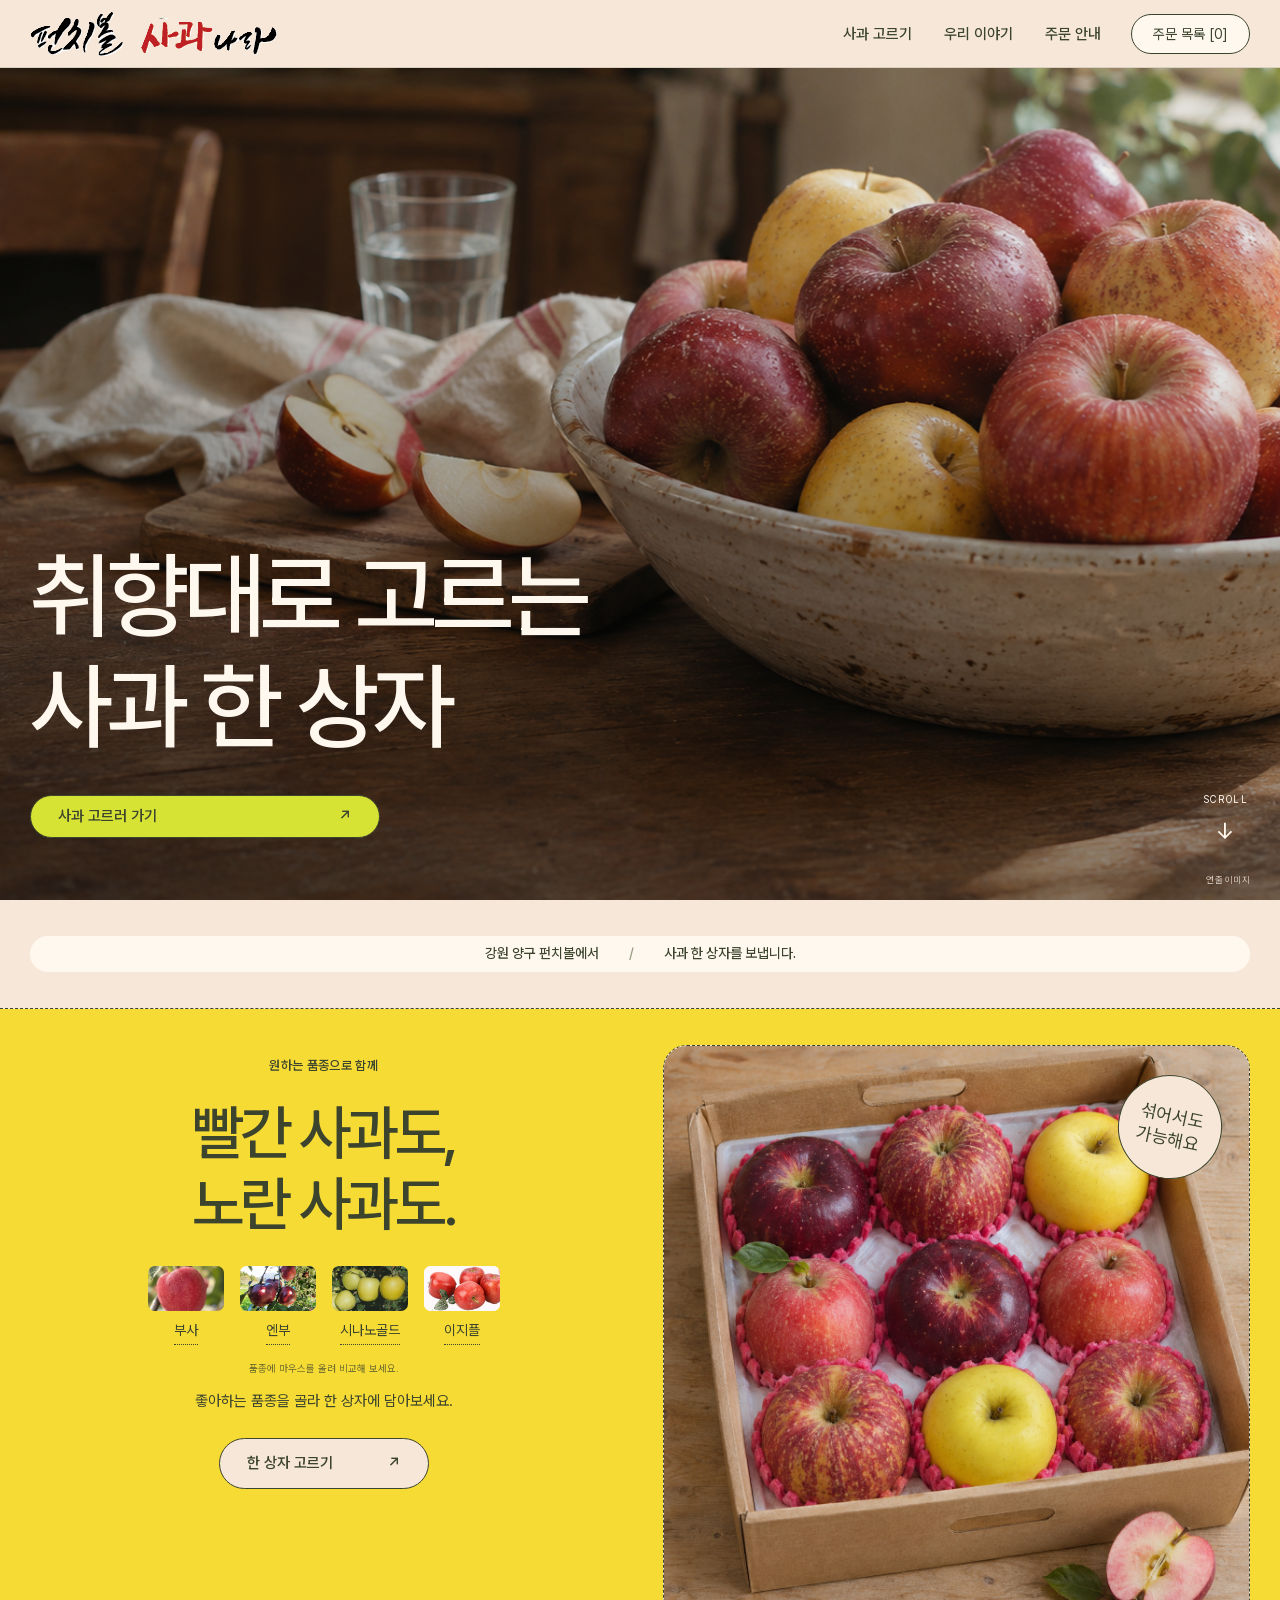
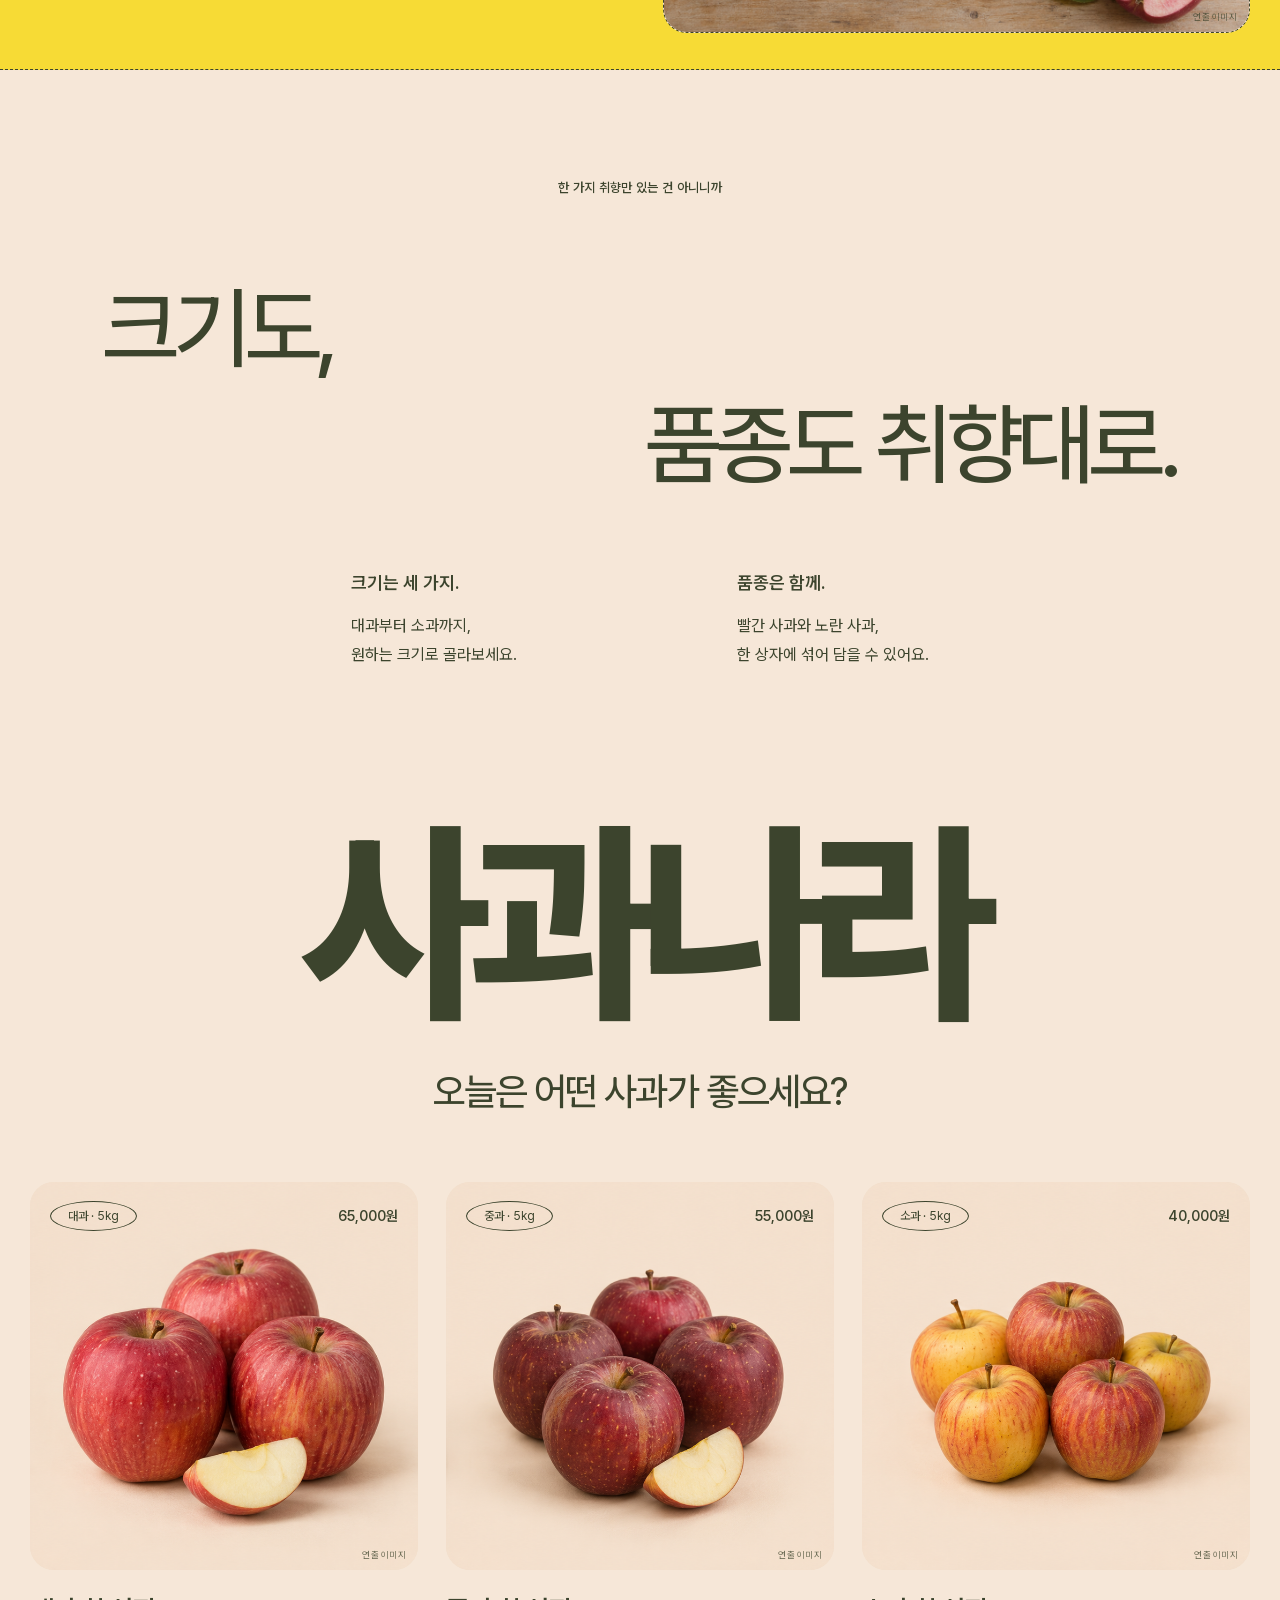
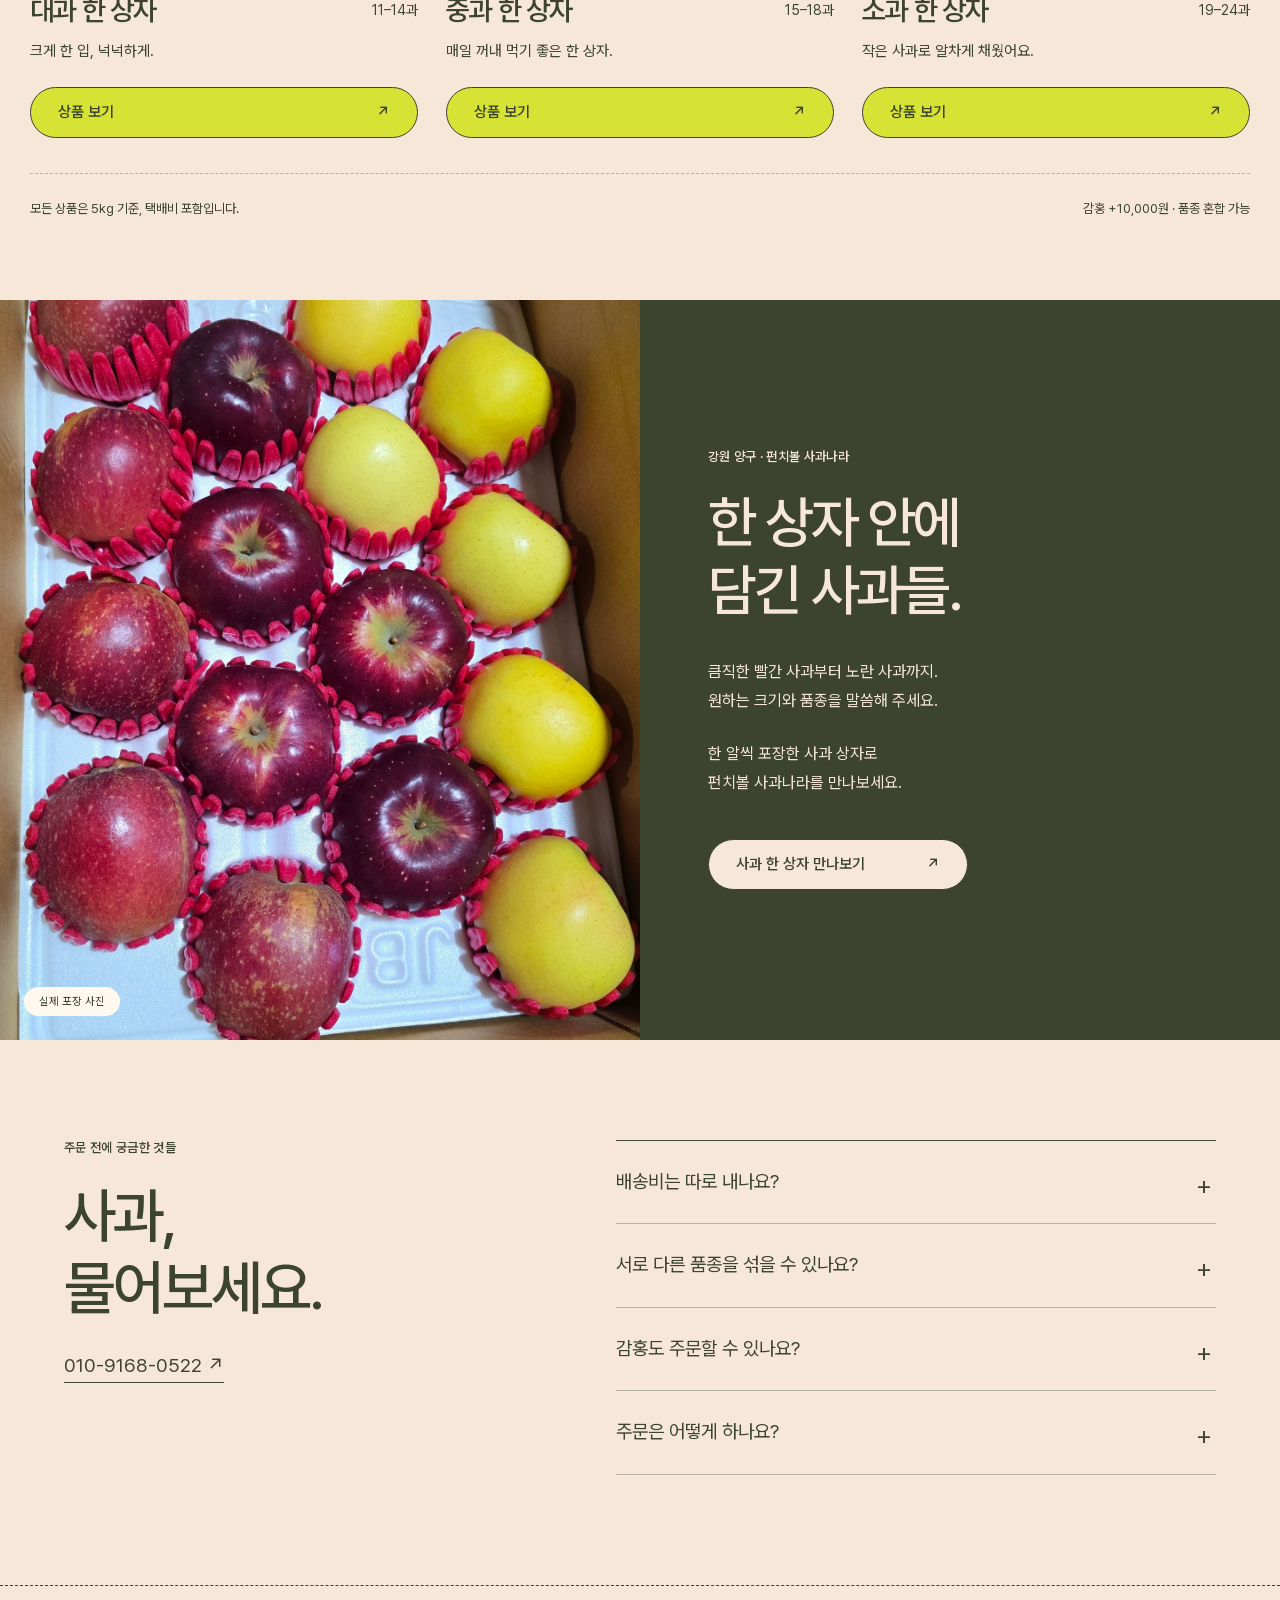
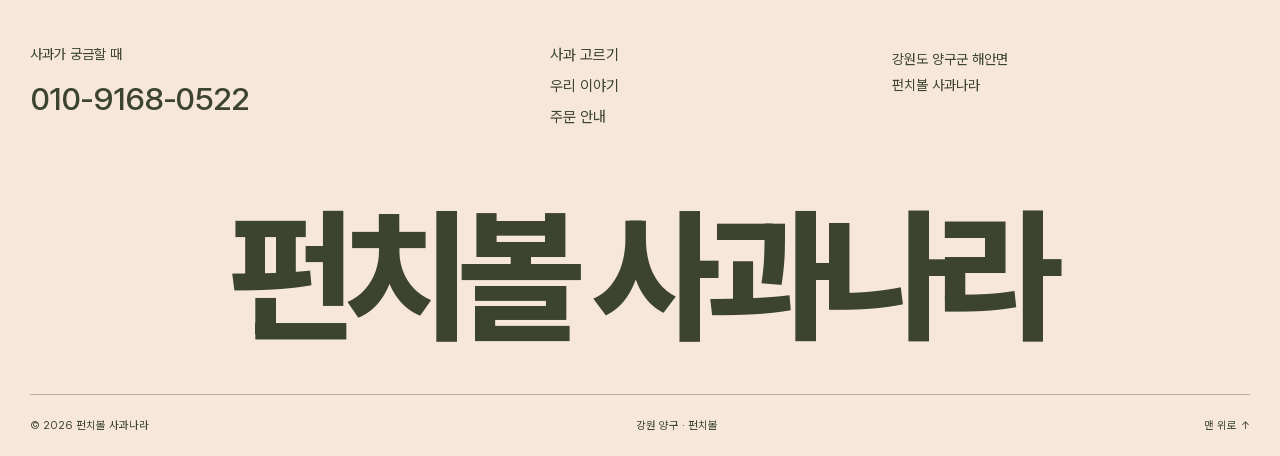
==== commit 6e65cd00: "Fix overlapping editorial layout, preserve logo ink and show a true mixed composition" ====
--- a/index.html
+++ b/index.html
@@ -1,7 +1,7 @@
-<!doctype html><html lang="ko"><head><meta charset="utf-8"><meta name="viewport" content="width=device-width,initial-scale=1"><meta name="theme-color" content="#f6e7d8"><meta name="description" content="강원 양구 펀치볼 사과나라. 취향대로 고르는 사과 한 상자. 크기와 품종을 고르고 전화로 주문 문의하세요."><title>펀치볼 사과나라 — 취향대로 고르는 사과 한 상자</title><link rel="preload" href="assets/PretendardVariable.woff2" as="font" type="font/woff2" crossorigin><link rel="stylesheet" href="styles.css?v=20261113-04"><script src="app.js?v=20261113-04" defer></script></head><body class="home-page" id="top"><a class="skip-link" href="#main">본문으로 이동</a><header class="site-header"><a class="brand" href="index.html" aria-label="펀치볼 사과나라 홈"><span class="brand-lockup"><span class="brand-fragment brand-first"><img src="assets/brand-wordmark.png" alt="펀치볼" width="188" height="81"></span><span class="brand-fragment brand-second"><img src="assets/brand-wordmark.png" alt="사과나라" width="188" height="81"></span></span></a><nav aria-label="주 메뉴"><a href="index.html#products">사과 고르기</a><a href="index.html#story">우리 이야기</a><a href="index.html#faq">주문 안내</a></nav><button class="basket-button" data-open-cart>주문 목록 <span data-cart-count>[0]</span></button><button class="menu-button" aria-label="메뉴 열기" aria-expanded="false" aria-controls="mobile-nav">메뉴</button></header><nav class="mobile-nav" id="mobile-nav" aria-label="모바일 메뉴" hidden><a href="index.html#products">사과 고르기</a><a href="index.html#story">우리 이야기</a><a href="index.html#faq">주문 안내</a></nav><main id="main">
+<!doctype html><html lang="ko"><head><meta charset="utf-8"><meta name="viewport" content="width=device-width,initial-scale=1"><meta name="theme-color" content="#f6e7d8"><meta name="description" content="강원 양구 펀치볼 사과나라. 취향대로 고르는 사과 한 상자. 크기와 품종을 고르고 전화로 주문 문의하세요."><title>펀치볼 사과나라 — 취향대로 고르는 사과 한 상자</title><link rel="preload" href="assets/PretendardVariable.woff2" as="font" type="font/woff2" crossorigin><link rel="stylesheet" href="styles.css?v=20261113-06"><script src="app.js?v=20261113-06" defer></script></head><body class="home-page" id="top"><a class="skip-link" href="#main">본문으로 이동</a><header class="site-header"><a class="brand" href="index.html" aria-label="펀치볼 사과나라 홈"><span class="brand-lockup"><span class="brand-fragment brand-first"><img src="assets/brand-wordmark.png" alt="펀치볼" width="188" height="81"></span><span class="brand-fragment brand-second"><img src="assets/brand-wordmark.png" alt="사과나라" width="188" height="81"></span></span></a><nav aria-label="주 메뉴"><a href="index.html#products">사과 고르기</a><a href="index.html#story">우리 이야기</a><a href="index.html#faq">주문 안내</a></nav><button class="basket-button" data-open-cart>주문 목록 <span data-cart-count>[0]</span></button><button class="menu-button" aria-label="메뉴 열기" aria-expanded="false" aria-controls="mobile-nav">메뉴</button></header><nav class="mobile-nav" id="mobile-nav" aria-label="모바일 메뉴" hidden><a href="index.html#products">사과 고르기</a><a href="index.html#story">우리 이야기</a><a href="index.html#faq">주문 안내</a></nav><main id="main">
 <section class="hero"><img class="hero-image" src="assets/apple-table-hero.png" alt="식탁 위 그릇에 담긴 빨간 사과와 노란 사과" fetchpriority="high" width="1672" height="941"><div class="hero-shade"></div><div class="hero-content"><h1>취향대로 고르는<br>사과 한 상자</h1><a class="pill primary hero-button" href="#products">사과 고르러 가기 <span aria-hidden="true">↗</span></a></div><a class="scroll-cue" href="#intro" aria-label="아래 소개 보기">SCROLL <span>↓</span></a><span class="image-note">연출 이미지</span></section>
 <div class="origin-band" id="intro"><p><span>강원 양구 펀치볼에서</span><span class="band-divider">/</span><span>사과 한 상자를 보냅니다.</span></p></div>
-<section class="feature-section"><div class="feature-copy"><div class="feature-heading"><p class="eyebrow">원하는 품종으로 함께</p><h2>빨간 사과도,<br>노란 사과도.</h2></div><div class="feature-details"><div class="variety-guide"><div class="variety-names" aria-label="사과 품종 안내"><button type="button" class="variety-name" data-variety="0" aria-expanded="false" aria-controls="variety-tooltip"><span class="cultivar-photo photo-fuji "><img src="assets/cultivars/fuji.webp" alt="부사 품종 참고 사진" width="150" height="100" loading="lazy"></span><span>부사</span></button><button type="button" class="variety-name" data-variety="1" aria-expanded="false" aria-controls="variety-tooltip"><span class="cultivar-photo photo-enbu "><img src="assets/cultivars/enbu-orchard.jpg" alt="엔부 품종 참고 사진" width="150" height="100" loading="lazy"></span><span>엔부</span></button><button type="button" class="variety-name" data-variety="2" aria-expanded="false" aria-controls="variety-tooltip"><span class="cultivar-photo photo-shinano "><img src="assets/cultivars/shinano-gold.jpg" alt="시나노골드 품종 참고 사진" width="150" height="100" loading="lazy"></span><span>시나노골드</span></button><button type="button" class="variety-name" data-variety="3" aria-expanded="false" aria-controls="variety-tooltip"><span class="cultivar-photo photo-easyple "><img src="assets/cultivars/easyple.jpg" alt="이지플 품종 참고 사진" width="150" height="100" loading="lazy"></span><span>이지플</span></button></div><div class="variety-tooltip" id="variety-tooltip" role="tooltip" hidden><div class="tooltip-photo" data-variety-photo></div><div class="tooltip-copy"><strong data-variety-title></strong><p data-variety-description></p><div data-variety-taste></div><small data-variety-credit></small></div></div><p class="variety-hint"><span class="desktop-hint">품종에 마우스를 올려 비교해 보세요.</span><span class="touch-hint">품종을 눌러 사진과 맛을 비교해 보세요.</span></p></div><p>좋아하는 품종을 골라 한 상자에 담아보세요.</p></div><a class="pill cream feature-cta" href="product.html?size=medium">한 상자 고르기 <span aria-hidden="true">↗</span></a></div><a class="feature-visual" href="product.html?size=medium" aria-label="혼합 사과 상품 자세히 보기"><div class="apple-sprite small"></div><span class="feature-sticker">섞어서도<br>가능해요</span><span class="image-note">연출 이미지</span></a></section>
+<section class="feature-section"><div class="feature-copy"><div class="feature-heading"><p class="eyebrow">원하는 품종으로 함께</p><h2>빨간 사과도,<br>노란 사과도.</h2></div><div class="feature-details"><div class="variety-guide"><div class="variety-names" aria-label="사과 품종 안내"><button type="button" class="variety-name" data-variety="0" aria-expanded="false" aria-controls="variety-tooltip"><span class="cultivar-photo photo-fuji "><img src="assets/cultivars/fuji.webp" alt="부사 품종 참고 사진" width="150" height="100" loading="lazy"></span><span>부사</span></button><button type="button" class="variety-name" data-variety="1" aria-expanded="false" aria-controls="variety-tooltip"><span class="cultivar-photo photo-enbu "><img src="assets/cultivars/enbu-orchard.jpg" alt="엔부 품종 참고 사진" width="150" height="100" loading="lazy"></span><span>엔부</span></button><button type="button" class="variety-name" data-variety="2" aria-expanded="false" aria-controls="variety-tooltip"><span class="cultivar-photo photo-shinano "><img src="assets/cultivars/shinano-gold.jpg" alt="시나노골드 품종 참고 사진" width="150" height="100" loading="lazy"></span><span>시나노골드</span></button><button type="button" class="variety-name" data-variety="3" aria-expanded="false" aria-controls="variety-tooltip"><span class="cultivar-photo photo-easyple "><img src="assets/cultivars/easyple.jpg" alt="이지플 품종 참고 사진" width="150" height="100" loading="lazy"></span><span>이지플</span></button></div><div class="variety-tooltip" id="variety-tooltip" role="tooltip" hidden><div class="tooltip-photo" data-variety-photo></div><div class="tooltip-copy"><strong data-variety-title></strong><p data-variety-description></p><div data-variety-taste></div><small data-variety-credit></small></div></div><p class="variety-hint"><span class="desktop-hint">품종에 마우스를 올려 비교해 보세요.</span><span class="touch-hint">품종을 눌러 사진과 맛을 비교해 보세요.</span></p></div><p>좋아하는 품종을 골라 한 상자에 담아보세요.</p></div><a class="pill cream feature-cta" href="product.html?size=medium">한 상자 고르기 <span aria-hidden="true">↗</span></a></div><a class="feature-visual" href="product.html?size=medium" aria-label="혼합 사과 상품 자세히 보기"><img class="mixed-feature-image" src="assets/mixed-apple-box.png" alt="붉은 사과, 짙은 엔부와 노란 시나노골드가 함께 담긴 혼합 구성 연출 사진" width="1254" height="1254" loading="lazy"><span class="feature-sticker">섞어서도<br>가능해요</span><span class="image-note">연출 이미지</span></a></section>
 <section class="statement"><p class="eyebrow">한 가지 취향만 있는 건 아니니까</p><h2><span>크기도,</span><span>품종도 취향대로.</span></h2><div class="statement-notes"><p><strong>크기는 세 가지.</strong>대과부터 소과까지,<br>원하는 크기로 골라보세요.</p><p><strong>품종은 함께.</strong>빨간 사과와 노란 사과,<br>한 상자에 섞어 담을 수 있어요.</p></div></section>
 <section class="products-section" id="products"><div class="section-intro"><h2>사과나라</h2><p>오늘은 어떤 사과가 좋으세요?</p></div><div class="product-grid"><article class="product-card"><a class="product-image" href="product.html?size=large" aria-label="대과 5kg 상품 보기"><div class="apple-sprite large"></div><div class="product-image-label"><span>대과 · 5kg</span><strong>65,000원</strong></div><span class="image-note">연출 이미지</span></a><div class="product-title"><h3>대과 한 상자</h3><span>11–14과</span></div><p class="product-description">크게 한 입, 넉넉하게.</p><a class="pill primary" href="product.html?size=large">상품 보기 <span aria-hidden="true">↗</span></a></article><article class="product-card"><a class="product-image" href="product.html?size=medium" aria-label="중과 5kg 상품 보기"><div class="apple-sprite medium"></div><div class="product-image-label"><span>중과 · 5kg</span><strong>55,000원</strong></div><span class="image-note">연출 이미지</span></a><div class="product-title"><h3>중과 한 상자</h3><span>15–18과</span></div><p class="product-description">매일 꺼내 먹기 좋은 한 상자.</p><a class="pill primary" href="product.html?size=medium">상품 보기 <span aria-hidden="true">↗</span></a></article><article class="product-card"><a class="product-image" href="product.html?size=small" aria-label="소과 5kg 상품 보기"><div class="apple-sprite small"></div><div class="product-image-label"><span>소과 · 5kg</span><strong>40,000원</strong></div><span class="image-note">연출 이미지</span></a><div class="product-title"><h3>소과 한 상자</h3><span>19–24과</span></div><p class="product-description">작은 사과로 알차게 채웠어요.</p><a class="pill primary" href="product.html?size=small">상품 보기 <span aria-hidden="true">↗</span></a></article></div><div class="product-footnote"><span>모든 상품은 5kg 기준, 택배비 포함입니다.</span><span>감홍 +10,000원 · 품종 혼합 가능</span></div></section>
 <section class="story-section" id="story"><div class="story-photo"><img src="assets/real-apple-box.webp" alt="개별 완충재로 포장된 펀치볼 사과나라의 실제 혼합 사과 상자" loading="lazy" width="1440" height="2560"><span class="photo-tag">실제 포장 사진</span></div><div class="story-copy"><p class="eyebrow">강원 양구 · 펀치볼 사과나라</p><h2>한 상자 안에<br>담긴 사과들.</h2><p>큼직한 빨간 사과부터 노란 사과까지.<br>원하는 크기와 품종을 말씀해 주세요.</p><p>한 알씩 포장한 사과 상자로<br>펀치볼 사과나라를 만나보세요.</p><a class="pill cream" href="product.html">사과 한 상자 만나보기 <span aria-hidden="true">↗</span></a></div></section>
--- a/styles.css
+++ b/styles.css
@@ -5,7 +5,7 @@
 .hero{height:100svh;min-height:720px;max-height:1200px;position:relative;isolation:isolate;background:#47382b;color:var(--paper)}.hero-image{position:absolute;inset:0;width:100%;height:100%;object-fit:cover;object-position:center;transform:translate3d(0,var(--hero-shift,0px),0) scale(1.08);will-change:transform}.hero{overflow:clip}.hero-shade{position:absolute;inset:0;background:linear-gradient(90deg,rgba(0,0,0,.24),transparent 70%),linear-gradient(0deg,rgba(0,0,0,.40),transparent 65%)}.hero-content{position:absolute;left:var(--edge);bottom:62px;width:min(1120px,calc(100% - 60px))}.hero h1{font-size:clamp(72px,7.4vw,128px);font-weight:500;letter-spacing:-.055em;line-height:1.17;margin-bottom:32px}.pill{display:flex;align-items:center;justify-content:center;gap:30px;min-height:51px;padding:14px 27px;border:1px solid var(--ink);border-radius:100px;font-size:15px;font-weight:550;line-height:1.4;transition:background .18s,transform .18s}.pill span{margin-left:auto}.pill:hover{transform:translateY(-2px)}.primary{background:var(--lime);color:var(--ink)}.primary:hover{background:#e5ed75}.cream{background:var(--cream);color:var(--ink)}.cream:hover{background:var(--paper)}.secondary{background:transparent}.hero-button{max-width:350px}.scroll-cue{position:absolute;right:32px;bottom:55px;font-size:10px;letter-spacing:.14em;display:grid;gap:12px;text-align:center}.scroll-cue span{font-size:23px}.image-note{position:absolute;right:12px;bottom:10px;font-size:9px;letter-spacing:.03em;opacity:.7}.hero>.image-note{right:30px;bottom:15px}
 .origin-band{padding:36px var(--edge);border-bottom:1px dashed var(--ink)}.origin-band p{border-radius:60px;background:var(--paper);text-align:center;min-height:36px;padding:9px 20px;font-size:14px;font-weight:500;display:flex;gap:30px;justify-content:center}.band-divider{color:#969b81}
 .feature-section{background:var(--yellow);display:grid;grid-template-columns:1fr 1fr;gap:45px;padding:36px var(--edge);align-items:center;border-bottom:1px dashed var(--ink)}.feature-copy{text-align:center;padding:60px 12px}.eyebrow{font-size:13px;font-weight:550;letter-spacing:.025em;margin-bottom:25px}.feature-copy h2{font-size:clamp(38px,4.7vw,76px);font-weight:500;line-height:1.18;letter-spacing:-.065em;margin-bottom:27px}.feature-copy>p:not(.eyebrow){font-size:16px;line-height:1.8;margin-bottom:28px}.feature-copy .pill{display:inline-flex;min-width:210px}.feature-visual{position:relative;display:block;aspect-ratio:1/1;border:1px dashed var(--ink);border-radius:24px;overflow:hidden;background:#f3e1cd}.apple-sprite{width:100%;height:100%;background-image:url("assets/apple-products.png");background-size:300% 100%;background-repeat:no-repeat}.apple-sprite.large{background-position:left center}.apple-sprite.medium{background-position:center}.apple-sprite.small{background-position:right center}.feature-sticker{position:absolute;top:29px;right:27px;display:grid;place-content:center;border:1px solid var(--ink);border-radius:50%;width:104px;height:104px;font-size:18px;line-height:1.3;text-align:center;background:var(--cream);transform:rotate(12deg)}
-.statement{padding:125px 8vw 100px;min-height:1200px;height:150svh;max-height:1800px;display:flex;flex-direction:column;overflow:clip}.statement>.eyebrow{text-align:center;margin-bottom:76px}.statement h2{position:sticky;top:calc(50vh - 150px);font-size:clamp(48px,7vw,110px);font-weight:450;letter-spacing:-.065em;line-height:1.3}.statement h2 span{display:block;transform:translateX(calc(var(--statement-travel,0) * -1px));will-change:transform}.statement h2 span:last-child{text-align:right;transform:translateX(calc(var(--statement-travel,0) * 1px))}.statement-notes{display:flex;justify-content:space-evenly;gap:60px;max-width:900px;margin:auto auto 0;padding-top:180px;position:relative;z-index:1}.statement-notes p{font-size:16px;line-height:1.8}.statement-notes strong{display:block;font-size:18px;font-weight:600;margin-bottom:12px}
+.statement{padding:110px 8vw 100px;min-height:0;height:auto;max-height:none;display:block}.statement>.eyebrow{text-align:center;margin-bottom:76px}.statement h2{position:static;font-size:clamp(48px,7vw,110px);font-weight:450;letter-spacing:-.065em;line-height:1.3}.statement h2 span{display:block;transform:none}.statement h2 span:last-child{text-align:right;transform:none}.statement-notes{display:flex;justify-content:space-evenly;gap:60px;max-width:900px;margin:64px auto 0;padding-top:0;position:static}.statement-notes p{font-size:16px;line-height:1.8}.statement-notes strong{display:block;font-size:18px;font-weight:600;margin-bottom:12px}
 .products-section{padding:30px var(--edge) 80px}.section-intro{text-align:center;margin-bottom:68px}.section-intro h2{font-size:clamp(90px,17vw,280px);letter-spacing:-.085em;font-weight:800;line-height:1.15}.section-intro p{font-size:clamp(20px,3vw,42px);letter-spacing:-.05em;font-weight:450;margin-top:18px}.product-grid{display:grid;grid-template-columns:repeat(3,minmax(0,1fr));gap:28px}.product-image{display:block;position:relative;aspect-ratio:1;border-radius:24px;overflow:hidden;background:#f3e1cd}.product-image .apple-sprite{transition:transform .6s cubic-bezier(.2,.7,.2,1)}.product-image:hover .apple-sprite{transform:scale(1.055)}.product-image-label{position:absolute;top:19px;left:20px;right:20px;display:flex;align-items:center;justify-content:space-between;gap:12px;font-size:14px}.product-image-label>span{border:1px solid var(--ink);border-radius:50%;padding:7px 17px;font-size:12px}.product-image-label strong{font-weight:550}.product-title{display:flex;align-items:center;justify-content:space-between;margin:23px 0 12px;gap:12px}.product-title h3{font-size:28px;font-weight:550;letter-spacing:-.04em}.product-title>span{font-size:14px;white-space:nowrap}.product-description{font-size:15px;margin-bottom:24px;line-height:1.6}.product-footnote{display:flex;justify-content:space-between;gap:20px;font-size:13px;margin-top:35px;padding-top:24px;border-top:1px dashed #3c442d55;line-height:1.7}
 .story-section{display:grid;grid-template-columns:1fr 1fr;background:var(--ink);color:var(--cream);min-height:740px}.story-photo{position:relative;min-height:740px;overflow:hidden}.story-photo img{position:absolute;width:100%;height:100%;object-fit:cover;object-position:center}.photo-tag{position:absolute;left:24px;bottom:24px;border-radius:30px;background:var(--paper);color:var(--ink);padding:8px 15px;font-size:11px}.story-copy{padding:70px 5.3vw;display:flex;flex-direction:column;justify-content:center;align-items:flex-start}.story-copy h2,.packing-section h2{font-size:clamp(38px,4.4vw,68px);font-weight:500;line-height:1.2;letter-spacing:-.055em;margin-bottom:32px}.story-copy>p:not(.eyebrow){font-size:16px;line-height:1.85;margin-bottom:23px}.story-copy .pill{margin-top:18px;min-width:260px}
 .faq-section{padding:100px 5vw 110px;display:grid;grid-template-columns:1fr 1.3fr;gap:90px}.faq-section h2{font-size:60px;line-height:1.2;font-weight:500;letter-spacing:-.05em;margin-bottom:30px}.text-link{font-size:19px;border-bottom:1px solid;padding-bottom:5px}.faq-list{border-top:1px solid var(--ink)}details{border-bottom:1px solid #3c442d55}summary{cursor:pointer;list-style:none;padding:27px 36px 27px 0;font-size:19px;position:relative;line-height:1.5}summary::-webkit-details-marker{display:none}summary::after{content:"+";position:absolute;right:4px;top:24px;font-size:26px;font-weight:350}details[open] summary::after{content:"−"}details p{font-size:15px;line-height:1.9;max-width:560px;padding:0 35px 27px 0;color:#5f644f}
@@ -14,7 +14,7 @@
 .cart-dialog{position:fixed;inset:0 0 0 auto;max-width:min(510px,100%);width:510px;max-height:100dvh;height:100dvh;margin:0;border:0;border-left:1px solid var(--ink);padding:0;background:var(--cream);color:var(--ink)}.cart-dialog::backdrop{background:#151b1a88}.cart-shell{display:flex;flex-direction:column;height:100%;padding:27px}.cart-heading{display:flex;align-items:center;justify-content:space-between;gap:20px}.cart-heading h2{font-size:30px;font-weight:550;letter-spacing:-.04em}.icon-button{border:1px solid var(--ink);border-radius:50%;height:35px;width:35px;font-size:27px;line-height:1}.cart-intro{font-size:13px;line-height:1.7;margin-top:18px}.cart-items{flex:1;overflow:auto;margin:23px -5px 0;padding:0 5px}.empty-cart{padding:55px 10px;text-align:center;line-height:1.9;font-size:16px}.empty-cart a{display:inline-block;margin-top:18px;text-decoration:underline;text-underline-offset:5px}.cart-item{border-top:1px solid #3c442d44;padding:22px 0;display:grid;grid-template-columns:74px 1fr;gap:18px}.cart-item .apple-sprite{height:74px;border-radius:8px}.cart-item-title{display:flex;justify-content:space-between;gap:14px;align-items:start;font-size:17px;font-weight:550}.remove-item{border:0;font-size:12px;text-decoration:underline;padding:3px 0}.cart-item-copy p{font-size:12px;margin-top:9px}.cart-item-controls{display:flex;justify-content:space-between;align-items:center;gap:15px;margin-top:13px}.cart-item-controls strong{font-size:15px;font-weight:550}.cart-bottom{border-top:1px solid var(--ink);padding-top:22px}.cart-total{display:flex;align-items:center;justify-content:space-between;font-size:15px}.cart-total strong{font-size:26px;font-weight:550}.cart-shipping{font-size:11px;margin:12px 0 21px}.cart-bottom .pill{width:100%;margin-top:10px}.cart-disclaimer{font-size:11px;line-height:1.7;margin-top:17px;color:#6c705c}.toast{position:fixed;bottom:28px;left:50%;transform:translate(-50%,20px);background:var(--ink);color:var(--paper);border:1px solid var(--cream);padding:15px 23px;border-radius:60px;font-size:14px;opacity:0;pointer-events:none;z-index:80;transition:opacity .2s,transform .2s;max-width:calc(100% - 30px);text-align:center}.toast.visible{opacity:1;transform:translate(-50%,0)}
 @media(min-width:1700px){.feature-section{gap:75px}.feature-visual{max-height:850px}.statement{padding-left:12vw;padding-right:12vw}.product-detail{gap:8vw;padding-left:5vw;padding-right:5vw}.detail-copy{padding-top:4vw}}
 @media(max-width:1000px){.site-header nav{gap:20px;font-size:13px}.feature-section{gap:20px}.feature-copy{padding:35px 0}.feature-copy>p:not(.eyebrow){font-size:14px}.feature-sticker{width:80px;height:80px;font-size:15px;top:20px;right:20px}.statement{padding:90px 5vw}.statement-notes{margin-top:65px}.product-grid{gap:17px}.product-image-label{left:12px;right:12px;font-size:12px;top:14px}.product-image-label>span{font-size:10px;padding:5px 10px}.product-title h3{font-size:23px}.product-title>span{font-size:12px}.story-photo{min-height:650px}.story-section{min-height:650px}.story-copy{padding:50px 30px}.story-copy>p:not(.eyebrow){font-size:14px}.story-copy .pill{min-width:0;gap:15px;padding:13px 21px}.faq-section{gap:40px;padding:75px 30px}.faq-section h2{font-size:48px}.footer-phone{font-size:25px}.product-detail{gap:35px}.detail-copy h1{font-size:39px}.detail-price{display:block}.detail-price span{display:block;margin-top:10px}.size-options{gap:6px}.size-option b{font-size:12px}.packing-section{gap:40px}}
-@media(max-width:700px){:root{--edge:18px}html{scroll-padding-top:95px}.site-header{height:64px;padding:5px 18px;gap:12px}.brand-text{font-size:20px;letter-spacing:-.075em}.site-header nav{display:none}.basket-button{margin-left:auto;padding:9px 13px;font-size:12px}.menu-button{display:block;border:1px solid currentColor;border-radius:40px;padding:9px 13px;color:inherit;font-size:12px}.hero{height:100svh;min-height:650px;max-height:1100px}.hero-image{object-position:63% center;transform:none;will-change:auto}.hero-shade{background:linear-gradient(0deg,#17130ab0,transparent 85%)}.hero-content{left:20px;bottom:74px;width:calc(100% - 40px)}.hero h1{font-size:clamp(38px,8.7vw,58px);line-height:1.25;letter-spacing:-.055em;margin-bottom:26px}.hero-button{max-width:none;min-height:48px;font-size:14px}.scroll-cue{right:20px;bottom:17px;display:flex;gap:10px;align-items:center;font-size:8px}.scroll-cue span{font-size:16px}.hero>.image-note{left:20px;right:auto;bottom:20px;font-size:8px}.origin-band{display:none}.origin-band p{font-size:11px;gap:10px;padding:10px 8px}.feature-section{display:flex;flex-direction:column;gap:0;padding:14px 18px 22px}.feature-copy{padding:37px 0 32px}.eyebrow{font-size:11px;margin-bottom:20px}.feature-copy h2{font-size:43px;margin-bottom:20px}.feature-copy>p:not(.eyebrow){font-size:13px;line-height:1.9;margin-bottom:22px}.feature-copy .pill{min-width:205px;min-height:45px;font-size:13px}.feature-visual{width:100%;aspect-ratio:1.12;border-radius:18px}.feature-sticker{width:77px;height:77px;font-size:14px;right:17px;top:17px}.statement{padding:86px 22px 65px;height:auto;min-height:660px;max-height:none}.statement>.eyebrow{margin-bottom:45px}.statement h2{position:sticky;top:calc(50vh - 150px);font-size:clamp(33px,8vw,54px);line-height:1.6;letter-spacing:-.06em}.statement-notes{gap:24px;margin-top:auto;padding-top:110px;justify-content:space-between}.statement-notes p{font-size:12px;line-height:1.8}.statement-notes strong{font-size:14px;margin-bottom:8px}.products-section{padding:20px 18px 47px}.section-intro{margin-bottom:32px}.section-intro h2{font-size:27vw;letter-spacing:-.08em}.section-intro p{font-size:19px;margin-top:13px}.product-grid{display:flex;overflow-x:auto;scroll-snap-type:x mandatory;gap:16px;padding-bottom:20px;scrollbar-width:thin;scrollbar-color:var(--ink) transparent}.product-card{width:84%;min-width:84%;scroll-snap-align:start}.product-image{border-radius:18px}.product-image-label{font-size:13px;top:17px;left:16px;right:16px}.product-image-label>span{font-size:11px}.product-title{margin-top:18px}.product-title h3{font-size:25px}.product-title>span{font-size:13px}.product-description{font-size:13px;margin-bottom:18px}.product-card>.pill{min-height:45px;font-size:13px}.product-footnote{display:block;font-size:11px;padding-top:18px;margin-top:17px}.product-footnote span{display:block;margin-top:5px}.story-section{display:block;min-height:0}.story-photo{height:490px;min-height:0}.story-photo img{object-position:center 45%}.photo-tag{left:18px;bottom:18px;font-size:10px}.story-copy{padding:45px 25px 50px}.story-copy h2{font-size:40px;margin-bottom:24px}.story-copy>p:not(.eyebrow){font-size:14px;line-height:1.85;margin-bottom:18px}.story-copy .pill{min-width:250px;font-size:13px;min-height:46px;margin-top:12px}.faq-section{display:block;padding:55px 22px 60px}.faq-section h2{font-size:40px;margin-bottom:23px}.text-link{font-size:17px}.faq-list{margin-top:42px}summary{font-size:16px;padding:23px 30px 23px 0}summary::after{font-size:22px;top:20px}details p{font-size:13px;line-height:1.85;padding-bottom:23px}.footer{padding:37px 20px 0}.footer-top{grid-template-columns:1fr 1fr;gap:30px;margin-bottom:45px}.footer-top>div:first-child{grid-column:1/-1}.footer-label{font-size:12px;margin-bottom:12px}.footer-phone{font-size:30px}.footer-links{font-size:12px;gap:12px}.footer-location{font-size:12px}.footer-wordmark{font-size:10.5vw;padding-bottom:25px}.footer-bottom{font-size:9px;padding:20px 0;gap:12px}.footer-bottom>span:nth-child(2){display:none}.breadcrumb{margin-top:88px;font-size:10px;gap:10px}.product-detail{display:block;padding:25px 18px 45px}.detail-visual{border-radius:18px}.detail-media>p{font-size:10px;margin:12px 0}.pack-preview{margin-top:16px;font-size:12px}.pack-preview img{height:58px;width:58px}.detail-copy{padding-top:36px;max-width:none}.detail-copy h1{font-size:38px}.detail-subtitle{font-size:13px;margin-top:13px}.detail-price{display:flex;align-items:center;padding:24px 0;margin-bottom:24px}.detail-price strong{font-size:28px}.detail-price span{font-size:11px;margin-top:0}legend,.select-label{font-size:13px}.size-options{gap:8px}.size-option strong{font-size:16px}.size-option small{font-size:11px}.size-option b{font-size:13px}.quantity-line{font-size:13px}.selection-total{font-size:13px}.selection-total strong{font-size:24px}.add-button{min-height:51px}.direct-call{font-size:13px}.detail-notice{font-size:11px}.packing-section{display:block;padding:25px 18px 42px}.packing-section img{height:480px;border-radius:15px;margin-bottom:32px}.packing-section h2{font-size:38px;margin-bottom:23px}.packing-section p:not(.eyebrow){font-size:13px;margin-bottom:23px}.packing-section .pill{font-size:13px;min-height:45px}.cart-shell{padding:22px}.cart-heading h2{font-size:26px}.cart-intro{font-size:12px}.cart-item{gap:12px;grid-template-columns:65px 1fr}.cart-item .apple-sprite{height:65px}.cart-item-title{font-size:15px}.cart-bottom{padding-top:18px}.cart-total strong{font-size:24px}.cart-disclaimer{font-size:10px}.toast{font-size:12px;bottom:20px}}
+@media(max-width:700px){:root{--edge:18px}html{scroll-padding-top:95px}.site-header{height:64px;padding:5px 18px;gap:12px}.brand-text{font-size:20px;letter-spacing:-.075em}.site-header nav{display:none}.basket-button{margin-left:auto;padding:9px 13px;font-size:12px}.menu-button{display:block;border:1px solid currentColor;border-radius:40px;padding:9px 13px;color:inherit;font-size:12px}.hero{height:100svh;min-height:650px;max-height:1100px}.hero-image{object-position:63% center;transform:none;will-change:auto}.hero-shade{background:linear-gradient(0deg,#17130ab0,transparent 85%)}.hero-content{left:20px;bottom:74px;width:calc(100% - 40px)}.hero h1{font-size:clamp(38px,8.7vw,58px);line-height:1.25;letter-spacing:-.055em;margin-bottom:26px}.hero-button{max-width:none;min-height:48px;font-size:14px}.scroll-cue{right:20px;bottom:17px;display:flex;gap:10px;align-items:center;font-size:8px}.scroll-cue span{font-size:16px}.hero>.image-note{left:20px;right:auto;bottom:20px;font-size:8px}.origin-band{display:none}.origin-band p{font-size:11px;gap:10px;padding:10px 8px}.feature-section{display:flex;flex-direction:column;gap:0;padding:14px 18px 22px}.feature-copy{padding:37px 0 32px}.eyebrow{font-size:11px;margin-bottom:20px}.feature-copy h2{font-size:43px;margin-bottom:20px}.feature-copy>p:not(.eyebrow){font-size:13px;line-height:1.9;margin-bottom:22px}.feature-copy .pill{min-width:205px;min-height:45px;font-size:13px}.feature-visual{width:100%;aspect-ratio:1.12;border-radius:18px}.feature-sticker{width:77px;height:77px;font-size:14px;right:17px;top:17px}.statement{padding:74px 22px 60px;height:auto;min-height:0;max-height:none}.statement>.eyebrow{margin-bottom:45px}.statement h2{position:static;font-size:clamp(33px,8vw,54px);line-height:1.6;letter-spacing:-.06em}.statement-notes{gap:24px;margin:45px auto 0;padding-top:0;justify-content:space-between}.statement-notes p{font-size:12px;line-height:1.8}.statement-notes strong{font-size:14px;margin-bottom:8px}.products-section{padding:20px 18px 47px}.section-intro{margin-bottom:32px}.section-intro h2{font-size:27vw;letter-spacing:-.08em}.section-intro p{font-size:19px;margin-top:13px}.product-grid{display:flex;overflow-x:auto;scroll-snap-type:x mandatory;gap:16px;padding-bottom:20px;scrollbar-width:thin;scrollbar-color:var(--ink) transparent}.product-card{width:84%;min-width:84%;scroll-snap-align:start}.product-image{border-radius:18px}.product-image-label{font-size:13px;top:17px;left:16px;right:16px}.product-image-label>span{font-size:11px}.product-title{margin-top:18px}.product-title h3{font-size:25px}.product-title>span{font-size:13px}.product-description{font-size:13px;margin-bottom:18px}.product-card>.pill{min-height:45px;font-size:13px}.product-footnote{display:block;font-size:11px;padding-top:18px;margin-top:17px}.product-footnote span{display:block;margin-top:5px}.story-section{display:block;min-height:0}.story-photo{height:490px;min-height:0}.story-photo img{object-position:center 45%}.photo-tag{left:18px;bottom:18px;font-size:10px}.story-copy{padding:45px 25px 50px}.story-copy h2{font-size:40px;margin-bottom:24px}.story-copy>p:not(.eyebrow){font-size:14px;line-height:1.85;margin-bottom:18px}.story-copy .pill{min-width:250px;font-size:13px;min-height:46px;margin-top:12px}.faq-section{display:block;padding:55px 22px 60px}.faq-section h2{font-size:40px;margin-bottom:23px}.text-link{font-size:17px}.faq-list{margin-top:42px}summary{font-size:16px;padding:23px 30px 23px 0}summary::after{font-size:22px;top:20px}details p{font-size:13px;line-height:1.85;padding-bottom:23px}.footer{padding:37px 20px 0}.footer-top{grid-template-columns:1fr 1fr;gap:30px;margin-bottom:45px}.footer-top>div:first-child{grid-column:1/-1}.footer-label{font-size:12px;margin-bottom:12px}.footer-phone{font-size:30px}.footer-links{font-size:12px;gap:12px}.footer-location{font-size:12px}.footer-wordmark{font-size:10.5vw;padding-bottom:25px}.footer-bottom{font-size:9px;padding:20px 0;gap:12px}.footer-bottom>span:nth-child(2){display:none}.breadcrumb{margin-top:88px;font-size:10px;gap:10px}.product-detail{display:block;padding:25px 18px 45px}.detail-visual{border-radius:18px}.detail-media>p{font-size:10px;margin:12px 0}.pack-preview{margin-top:16px;font-size:12px}.pack-preview img{height:58px;width:58px}.detail-copy{padding-top:36px;max-width:none}.detail-copy h1{font-size:38px}.detail-subtitle{font-size:13px;margin-top:13px}.detail-price{display:flex;align-items:center;padding:24px 0;margin-bottom:24px}.detail-price strong{font-size:28px}.detail-price span{font-size:11px;margin-top:0}legend,.select-label{font-size:13px}.size-options{gap:8px}.size-option strong{font-size:16px}.size-option small{font-size:11px}.size-option b{font-size:13px}.quantity-line{font-size:13px}.selection-total{font-size:13px}.selection-total strong{font-size:24px}.add-button{min-height:51px}.direct-call{font-size:13px}.detail-notice{font-size:11px}.packing-section{display:block;padding:25px 18px 42px}.packing-section img{height:480px;border-radius:15px;margin-bottom:32px}.packing-section h2{font-size:38px;margin-bottom:23px}.packing-section p:not(.eyebrow){font-size:13px;margin-bottom:23px}.packing-section .pill{font-size:13px;min-height:45px}.cart-shell{padding:22px}.cart-heading h2{font-size:26px}.cart-intro{font-size:12px}.cart-item{gap:12px;grid-template-columns:65px 1fr}.cart-item .apple-sprite{height:65px}.cart-item-title{font-size:15px}.cart-bottom{padding-top:18px}.cart-total strong{font-size:24px}.cart-disclaimer{font-size:10px}.toast{font-size:12px;bottom:20px}}
 @media(prefers-reduced-motion:reduce){html{scroll-behavior:auto}*,*::before,*::after{transition:none!important;animation:none!important}}
 
 /* Reference-aligned editorial layout and the cultivar guide. */
@@ -259,17 +259,23 @@
 @media(max-width:360px){.variety-names{gap:8px}.variety-name>.cultivar-photo{width:57px}.variety-name>span:last-child{font-size:11px}.detail-copy{padding-left:15px;padding-right:15px}.purchase-panel{padding-left:13px;padding-right:13px}.cultivar-option small{font-size:7px}.cultivar-option .cultivar-photo{width:54px}.contact-strip{flex-direction:column;align-items:flex-start}.mobile-order-bar{padding-left:14px;padding-right:14px;gap:10px}.mobile-order-bar .pill{padding:10px 13px;font-size:11px}}
 
 /* Original business-card lettering, arranged horizontally without the basket. */
-.brand{width:241px;height:43px;position:relative}
+.brand{width:248px;height:44px;position:relative}
 .brand-filter-defs{position:absolute;overflow:hidden;pointer-events:none}
-.brand-lockup{display:flex;align-items:center;gap:7px;width:241px;height:43px}
+.brand-lockup{display:flex;align-items:flex-end;gap:14px;width:248px;height:44px}
 .brand-fragment{position:relative;display:block;overflow:hidden;flex-shrink:0}
-.brand-first{width:94px;height:43px}
-.brand-second{width:140px;height:37px}
+.brand-first{width:94px;height:44px}
+.brand-second{width:140px;height:38px}
 .brand-fragment img{position:absolute;width:188px;height:81px;max-width:none;filter:none}
 .brand-first img{left:0;top:0}
-.brand-second img{left:-49px;top:-44px}
-.home-page .site-header:not(.scrolled) .brand-fragment img{filter:brightness(0) invert(97%) sepia(10%)}
-@media(max-width:1000px) and (min-width:701px){.brand{width:205px;height:37px}.brand-lockup{transform:scale(.85);transform-origin:top left}}
-@media(max-width:700px){.brand{width:145px;height:26px}.brand-lockup{transform:scale(.6);transform-origin:top left}}
-@media(max-width:360px){.brand{width:135px;height:25px}.brand-lockup{transform:scale(.56)}}
-
+.brand-second img{left:-48px;top:-43px}
+
+@media(max-width:1000px) and (min-width:701px){.brand{width:211px;height:38px}.brand-lockup{transform:scale(.85);transform-origin:top left}}
+@media(max-width:700px){.brand{width:149px;height:27px}.brand-lockup{transform:scale(.6);transform-origin:top left}}
+@media(max-width:360px){.brand{width:139px;height:25px}.brand-lockup{transform:scale(.56)}}
+
+/* Original ink stays legible on one quiet navigation surface. */
+.site-header,.home-page .site-header:not(.scrolled),.product-page .site-header:not(.scrolled){background:var(--cream);color:var(--ink);border-bottom-color:#3c442d25}
+.mixed-feature-image{display:block;width:100%;height:100%;object-fit:cover}
+.mixed-gallery-image{display:none;width:100%;height:100%;object-fit:contain;background:#efe1d1}
+.gallery-stage[data-variety="mixed"] .detail-visual>.apple-sprite{display:none}
+.gallery-stage[data-variety="mixed"] .mixed-gallery-image{display:block}
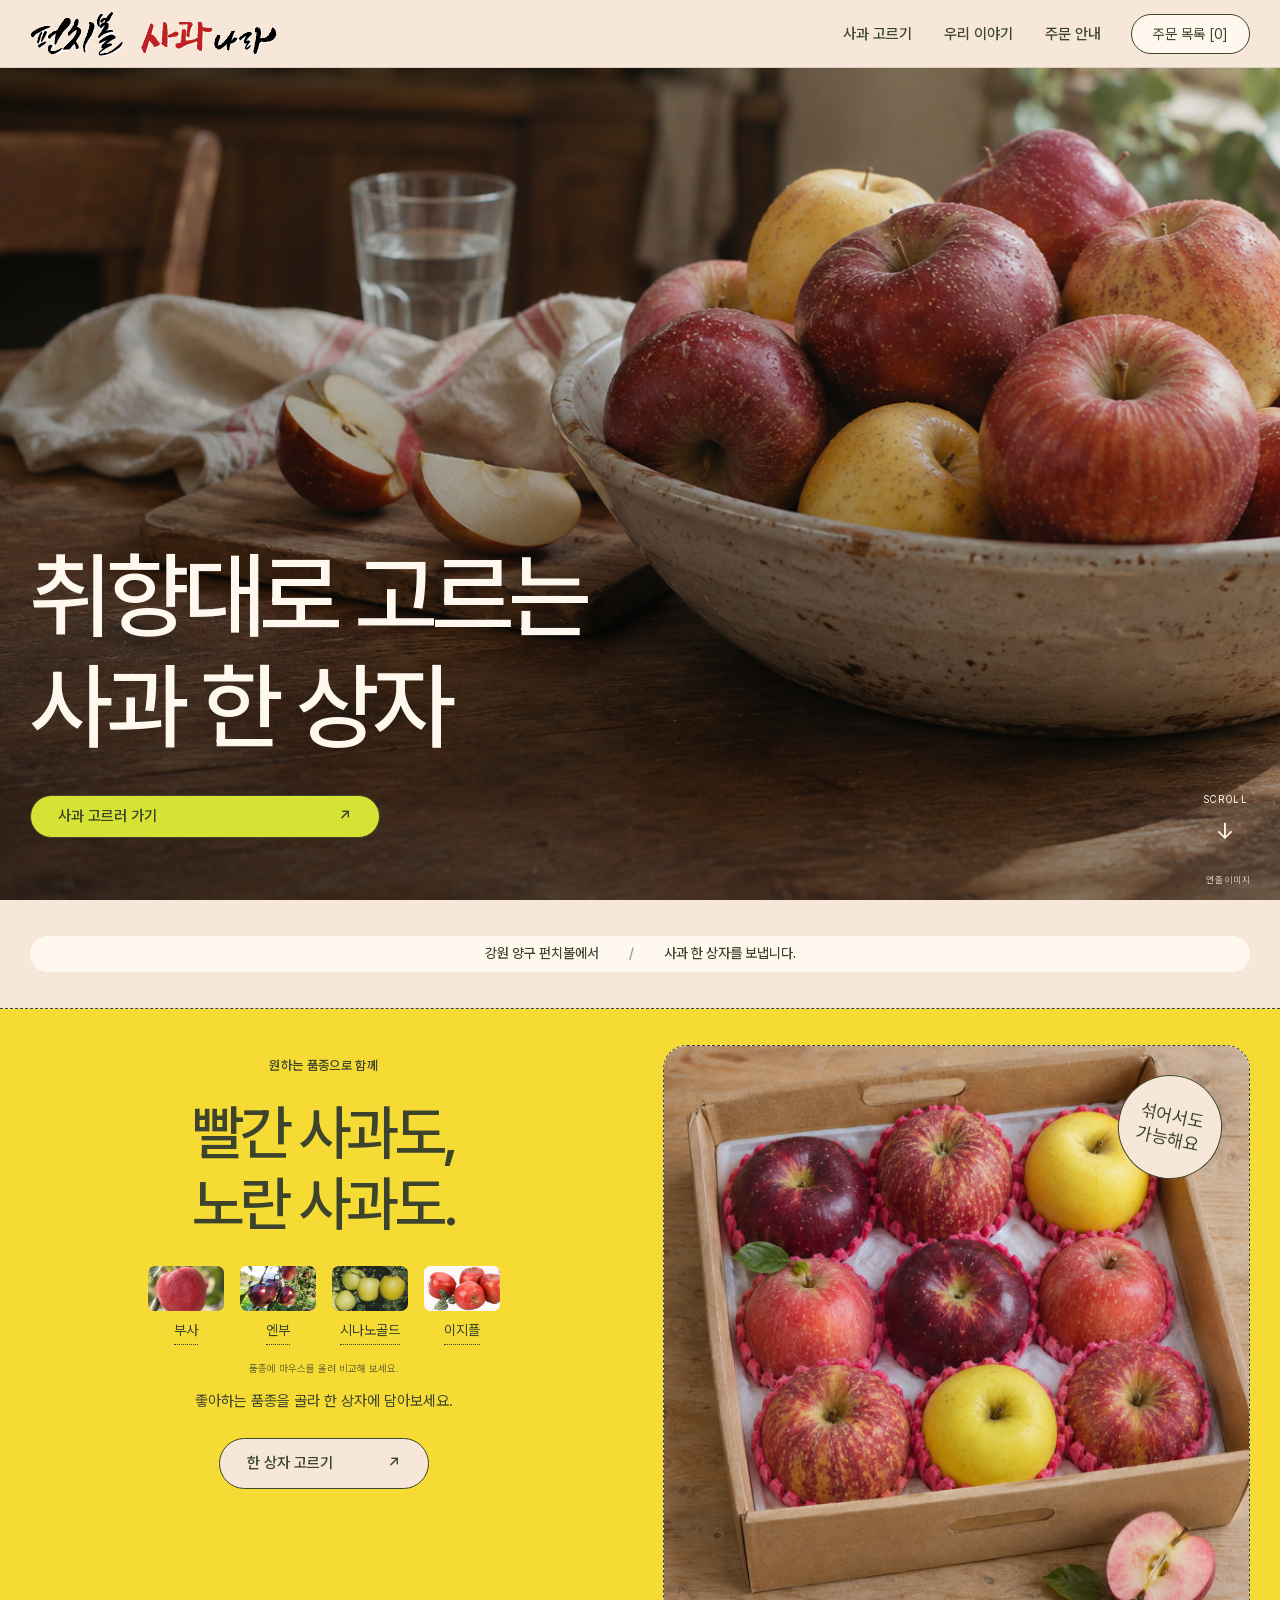
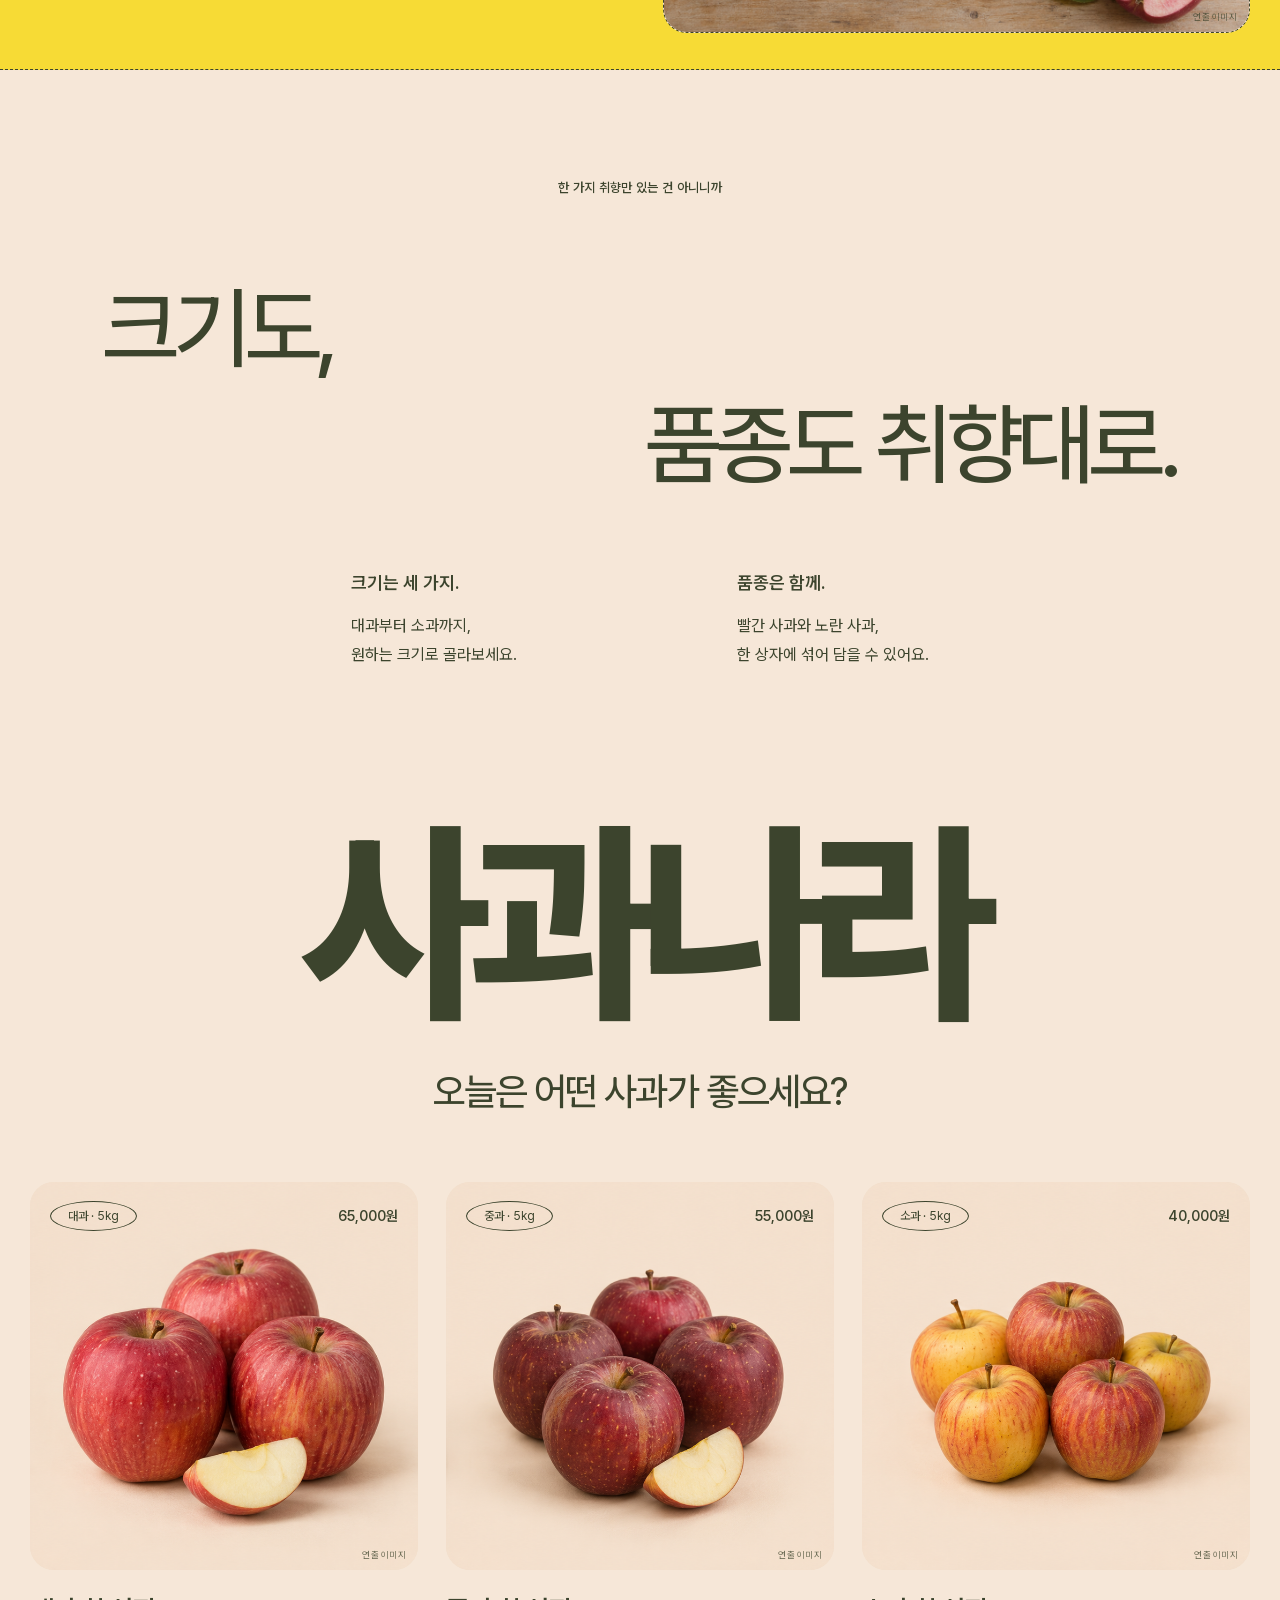
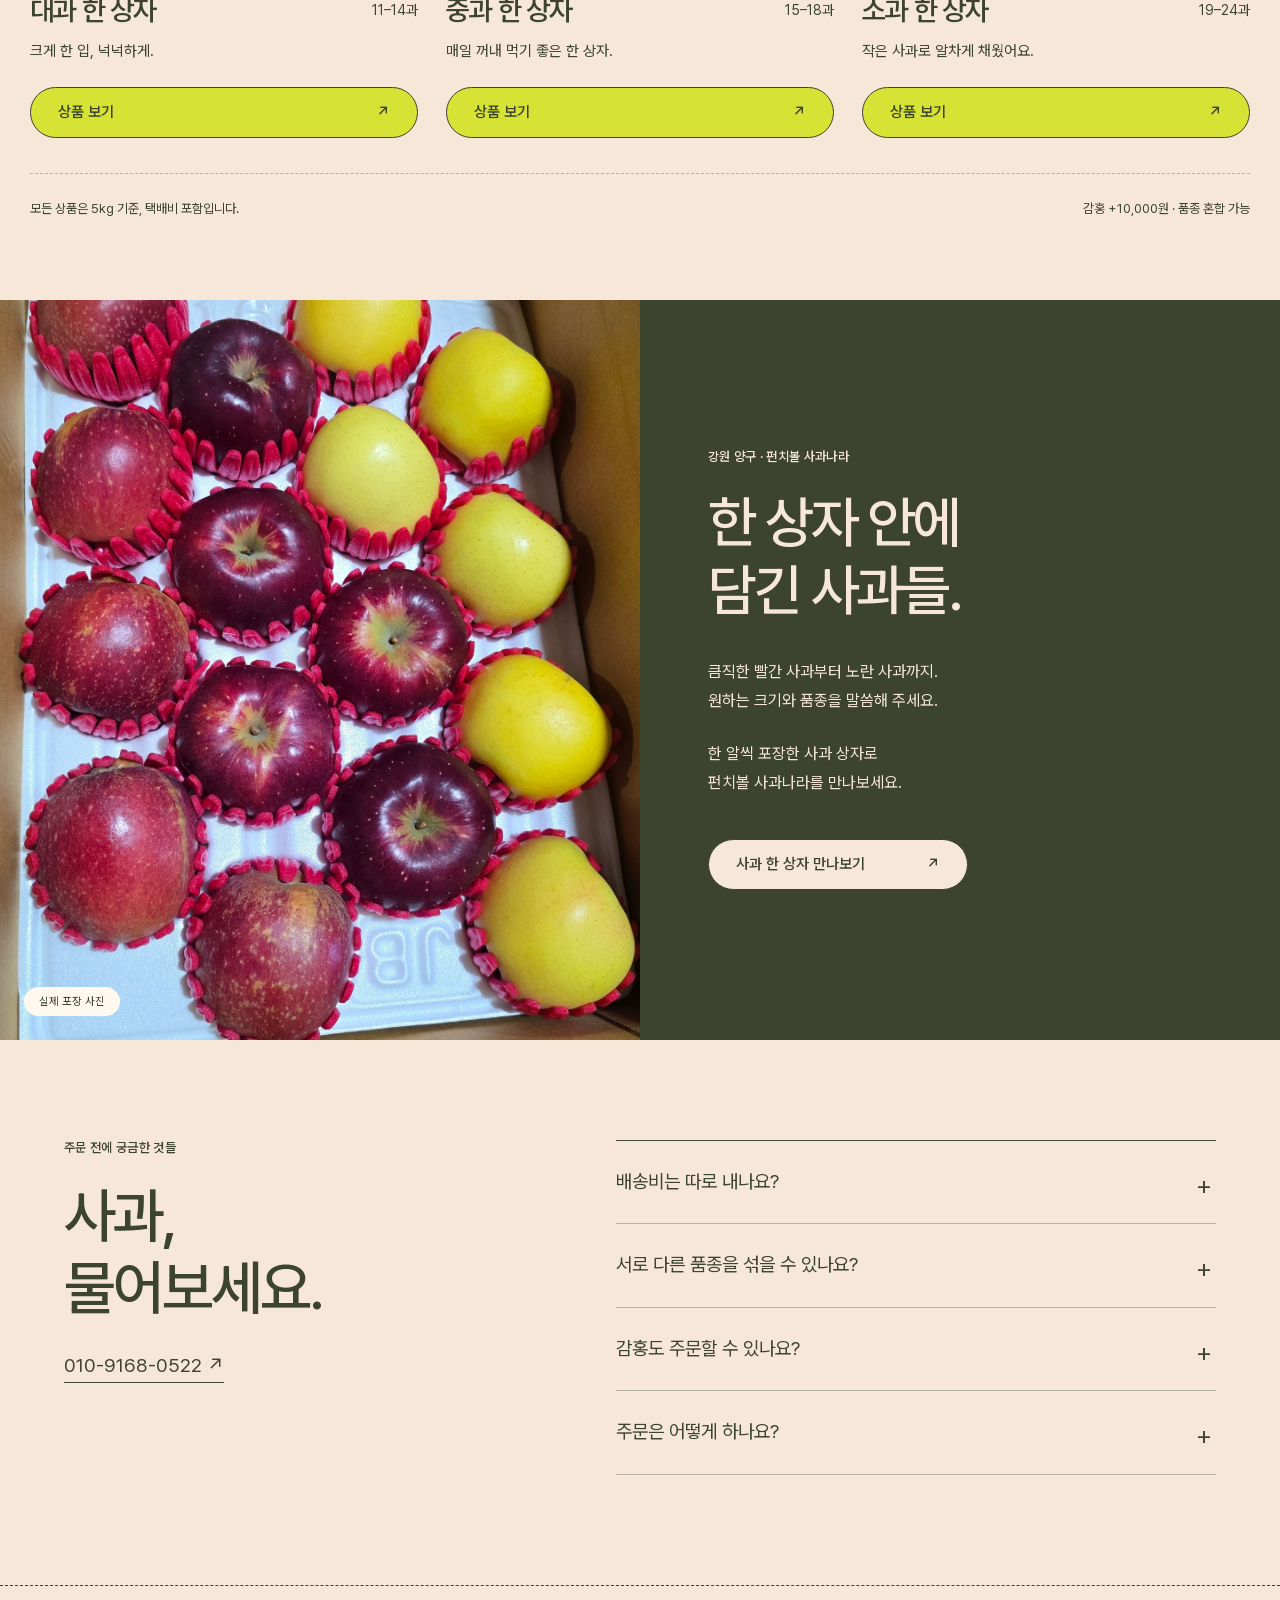
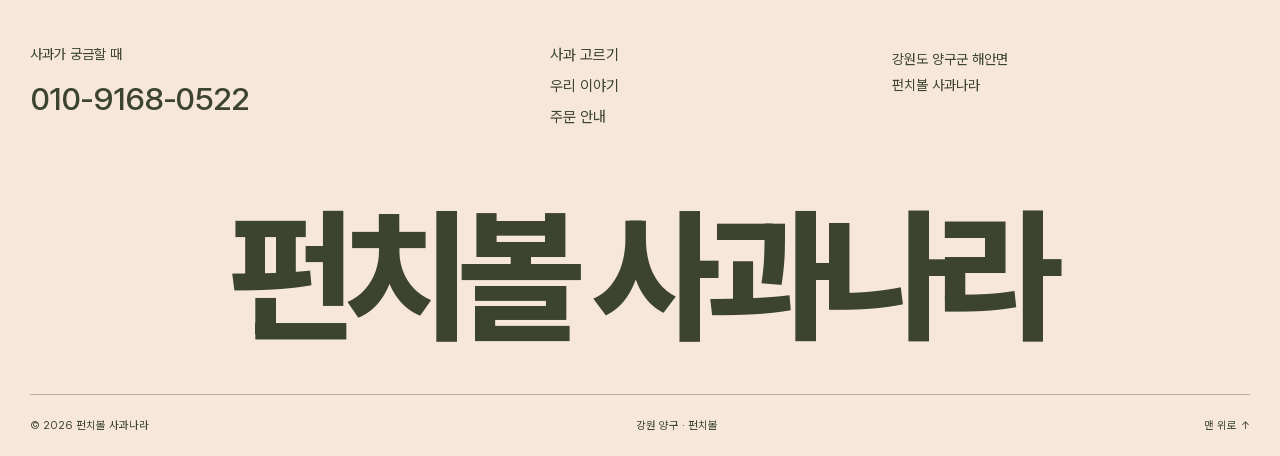
==== commit b4a4e1a2: "Clip stray upper lettering from horizontal brand logo" ====
--- a/index.html
+++ b/index.html
@@ -1,4 +1,4 @@
-<!doctype html><html lang="ko"><head><meta charset="utf-8"><meta name="viewport" content="width=device-width,initial-scale=1"><meta name="theme-color" content="#f6e7d8"><meta name="description" content="강원 양구 펀치볼 사과나라. 취향대로 고르는 사과 한 상자. 크기와 품종을 고르고 전화로 주문 문의하세요."><title>펀치볼 사과나라 — 취향대로 고르는 사과 한 상자</title><link rel="preload" href="assets/PretendardVariable.woff2" as="font" type="font/woff2" crossorigin><link rel="stylesheet" href="styles.css?v=20261113-06"><script src="app.js?v=20261113-06" defer></script></head><body class="home-page" id="top"><a class="skip-link" href="#main">본문으로 이동</a><header class="site-header"><a class="brand" href="index.html" aria-label="펀치볼 사과나라 홈"><span class="brand-lockup"><span class="brand-fragment brand-first"><img src="assets/brand-wordmark.png" alt="펀치볼" width="188" height="81"></span><span class="brand-fragment brand-second"><img src="assets/brand-wordmark.png" alt="사과나라" width="188" height="81"></span></span></a><nav aria-label="주 메뉴"><a href="index.html#products">사과 고르기</a><a href="index.html#story">우리 이야기</a><a href="index.html#faq">주문 안내</a></nav><button class="basket-button" data-open-cart>주문 목록 <span data-cart-count>[0]</span></button><button class="menu-button" aria-label="메뉴 열기" aria-expanded="false" aria-controls="mobile-nav">메뉴</button></header><nav class="mobile-nav" id="mobile-nav" aria-label="모바일 메뉴" hidden><a href="index.html#products">사과 고르기</a><a href="index.html#story">우리 이야기</a><a href="index.html#faq">주문 안내</a></nav><main id="main">
+<!doctype html><html lang="ko"><head><meta charset="utf-8"><meta name="viewport" content="width=device-width,initial-scale=1"><meta name="theme-color" content="#f6e7d8"><meta name="description" content="강원 양구 펀치볼 사과나라. 취향대로 고르는 사과 한 상자. 크기와 품종을 고르고 전화로 주문 문의하세요."><title>펀치볼 사과나라 — 취향대로 고르는 사과 한 상자</title><link rel="preload" href="assets/PretendardVariable.woff2" as="font" type="font/woff2" crossorigin><link rel="stylesheet" href="styles.css?v=20261113-08"><script src="app.js?v=20261113-08" defer></script></head><body class="home-page" id="top"><a class="skip-link" href="#main">본문으로 이동</a><header class="site-header"><a class="brand" href="index.html" aria-label="펀치볼 사과나라 홈"><span class="brand-lockup"><span class="brand-fragment brand-first"><img src="assets/brand-wordmark.png" alt="펀치볼" width="188" height="81"></span><span class="brand-fragment brand-second"><img src="assets/brand-wordmark.png" alt="사과나라" width="188" height="81"></span></span></a><nav aria-label="주 메뉴"><a href="index.html#products">사과 고르기</a><a href="index.html#story">우리 이야기</a><a href="index.html#faq">주문 안내</a></nav><button class="basket-button" data-open-cart>주문 목록 <span data-cart-count>[0]</span></button><button class="menu-button" aria-label="메뉴 열기" aria-expanded="false" aria-controls="mobile-nav">메뉴</button></header><nav class="mobile-nav" id="mobile-nav" aria-label="모바일 메뉴" hidden><a href="index.html#products">사과 고르기</a><a href="index.html#story">우리 이야기</a><a href="index.html#faq">주문 안내</a></nav><main id="main">
 <section class="hero"><img class="hero-image" src="assets/apple-table-hero.png" alt="식탁 위 그릇에 담긴 빨간 사과와 노란 사과" fetchpriority="high" width="1672" height="941"><div class="hero-shade"></div><div class="hero-content"><h1>취향대로 고르는<br>사과 한 상자</h1><a class="pill primary hero-button" href="#products">사과 고르러 가기 <span aria-hidden="true">↗</span></a></div><a class="scroll-cue" href="#intro" aria-label="아래 소개 보기">SCROLL <span>↓</span></a><span class="image-note">연출 이미지</span></section>
 <div class="origin-band" id="intro"><p><span>강원 양구 펀치볼에서</span><span class="band-divider">/</span><span>사과 한 상자를 보냅니다.</span></p></div>
 <section class="feature-section"><div class="feature-copy"><div class="feature-heading"><p class="eyebrow">원하는 품종으로 함께</p><h2>빨간 사과도,<br>노란 사과도.</h2></div><div class="feature-details"><div class="variety-guide"><div class="variety-names" aria-label="사과 품종 안내"><button type="button" class="variety-name" data-variety="0" aria-expanded="false" aria-controls="variety-tooltip"><span class="cultivar-photo photo-fuji "><img src="assets/cultivars/fuji.webp" alt="부사 품종 참고 사진" width="150" height="100" loading="lazy"></span><span>부사</span></button><button type="button" class="variety-name" data-variety="1" aria-expanded="false" aria-controls="variety-tooltip"><span class="cultivar-photo photo-enbu "><img src="assets/cultivars/enbu-orchard.jpg" alt="엔부 품종 참고 사진" width="150" height="100" loading="lazy"></span><span>엔부</span></button><button type="button" class="variety-name" data-variety="2" aria-expanded="false" aria-controls="variety-tooltip"><span class="cultivar-photo photo-shinano "><img src="assets/cultivars/shinano-gold.jpg" alt="시나노골드 품종 참고 사진" width="150" height="100" loading="lazy"></span><span>시나노골드</span></button><button type="button" class="variety-name" data-variety="3" aria-expanded="false" aria-controls="variety-tooltip"><span class="cultivar-photo photo-easyple "><img src="assets/cultivars/easyple.jpg" alt="이지플 품종 참고 사진" width="150" height="100" loading="lazy"></span><span>이지플</span></button></div><div class="variety-tooltip" id="variety-tooltip" role="tooltip" hidden><div class="tooltip-photo" data-variety-photo></div><div class="tooltip-copy"><strong data-variety-title></strong><p data-variety-description></p><div data-variety-taste></div><small data-variety-credit></small></div></div><p class="variety-hint"><span class="desktop-hint">품종에 마우스를 올려 비교해 보세요.</span><span class="touch-hint">품종을 눌러 사진과 맛을 비교해 보세요.</span></p></div><p>좋아하는 품종을 골라 한 상자에 담아보세요.</p></div><a class="pill cream feature-cta" href="product.html?size=medium">한 상자 고르기 <span aria-hidden="true">↗</span></a></div><a class="feature-visual" href="product.html?size=medium" aria-label="혼합 사과 상품 자세히 보기"><img class="mixed-feature-image" src="assets/mixed-apple-box.png" alt="붉은 사과, 짙은 엔부와 노란 시나노골드가 함께 담긴 혼합 구성 연출 사진" width="1254" height="1254" loading="lazy"><span class="feature-sticker">섞어서도<br>가능해요</span><span class="image-note">연출 이미지</span></a></section>
@@ -6,4 +6,4 @@
 <section class="products-section" id="products"><div class="section-intro"><h2>사과나라</h2><p>오늘은 어떤 사과가 좋으세요?</p></div><div class="product-grid"><article class="product-card"><a class="product-image" href="product.html?size=large" aria-label="대과 5kg 상품 보기"><div class="apple-sprite large"></div><div class="product-image-label"><span>대과 · 5kg</span><strong>65,000원</strong></div><span class="image-note">연출 이미지</span></a><div class="product-title"><h3>대과 한 상자</h3><span>11–14과</span></div><p class="product-description">크게 한 입, 넉넉하게.</p><a class="pill primary" href="product.html?size=large">상품 보기 <span aria-hidden="true">↗</span></a></article><article class="product-card"><a class="product-image" href="product.html?size=medium" aria-label="중과 5kg 상품 보기"><div class="apple-sprite medium"></div><div class="product-image-label"><span>중과 · 5kg</span><strong>55,000원</strong></div><span class="image-note">연출 이미지</span></a><div class="product-title"><h3>중과 한 상자</h3><span>15–18과</span></div><p class="product-description">매일 꺼내 먹기 좋은 한 상자.</p><a class="pill primary" href="product.html?size=medium">상품 보기 <span aria-hidden="true">↗</span></a></article><article class="product-card"><a class="product-image" href="product.html?size=small" aria-label="소과 5kg 상품 보기"><div class="apple-sprite small"></div><div class="product-image-label"><span>소과 · 5kg</span><strong>40,000원</strong></div><span class="image-note">연출 이미지</span></a><div class="product-title"><h3>소과 한 상자</h3><span>19–24과</span></div><p class="product-description">작은 사과로 알차게 채웠어요.</p><a class="pill primary" href="product.html?size=small">상품 보기 <span aria-hidden="true">↗</span></a></article></div><div class="product-footnote"><span>모든 상품은 5kg 기준, 택배비 포함입니다.</span><span>감홍 +10,000원 · 품종 혼합 가능</span></div></section>
 <section class="story-section" id="story"><div class="story-photo"><img src="assets/real-apple-box.webp" alt="개별 완충재로 포장된 펀치볼 사과나라의 실제 혼합 사과 상자" loading="lazy" width="1440" height="2560"><span class="photo-tag">실제 포장 사진</span></div><div class="story-copy"><p class="eyebrow">강원 양구 · 펀치볼 사과나라</p><h2>한 상자 안에<br>담긴 사과들.</h2><p>큼직한 빨간 사과부터 노란 사과까지.<br>원하는 크기와 품종을 말씀해 주세요.</p><p>한 알씩 포장한 사과 상자로<br>펀치볼 사과나라를 만나보세요.</p><a class="pill cream" href="product.html">사과 한 상자 만나보기 <span aria-hidden="true">↗</span></a></div></section>
 <section class="faq-section" id="faq"><div><p class="eyebrow">주문 전에 궁금한 것들</p><h2>사과,<br>물어보세요.</h2><a class="text-link" href="tel:01091680522">010-9168-0522 ↗</a></div><div class="faq-list"><details><summary>배송비는 따로 내나요?</summary><p>안내된 사과 가격은 5kg 한 상자 기준이며 택배비가 포함되어 있습니다. 여러 상자 주문과 배송 관련 사항은 전화로 문의해 주세요.</p></details><details><summary>서로 다른 품종을 섞을 수 있나요?</summary><p>네. 부사, 엔부, 시나노골드, 이지플 등 품종 혼합 구성이 가능합니다. 준비 가능한 품종은 주문할 때 확인해 주세요.</p></details><details><summary>감홍도 주문할 수 있나요?</summary><p>감홍은 표시된 가격에 10,000원이 추가됩니다. 준비 수량과 혼합 구성 가격은 전화로 확인해 주세요.</p></details><details><summary>주문은 어떻게 하나요?</summary><p>상품 페이지에서 크기와 품종을 골라 주문 목록에 담아보세요. 010-9168-0522로 연락해 주문 구성, 최종 금액과 발송일을 확인하시면 됩니다.</p></details></div></section>
-</main><footer class="footer"><div class="footer-top"><div><p class="footer-label">사과가 궁금할 때</p><a class="footer-phone" href="tel:01091680522">010-9168-0522</a></div><div class="footer-links"><a href="index.html#products">사과 고르기</a><a href="index.html#story">우리 이야기</a><a href="index.html#faq">주문 안내</a></div><div class="footer-location">강원도 양구군 해안면<br>펀치볼 사과나라</div></div><div class="footer-wordmark" aria-hidden="true">펀치볼 사과나라</div><div class="footer-bottom"><span>© 2026 펀치볼 사과나라</span><span>강원 양구 · 펀치볼</span><a href="#top">맨 위로 ↑</a></div></footer><dialog class="cart-dialog" aria-labelledby="cart-title"><div class="cart-shell"><div class="cart-heading"><h2 id="cart-title">고른 사과</h2><button class="icon-button" data-close-cart aria-label="주문 목록 닫기">×</button></div><p class="cart-intro">원하는 구성을 담고, 전화로 문의해 주세요.</p><div class="cart-items" data-cart-items></div><div class="cart-bottom"><div class="cart-total"><span>상품 합계</span><strong data-cart-total>0원</strong></div><p class="cart-shipping">5kg 한 상자 기준 · 택배비 포함</p><button class="pill secondary" data-copy-order>선택한 구성 복사</button><a class="pill primary" href="tel:01091680522">전화로 주문 문의</a><p class="cart-disclaimer">결제 전 주문 구성과 발송일을 전화로 확인해 주세요.</p></div></div></dialog><div class="toast" role="status" aria-live="polite"></div></body></html>
+</main><footer class="footer"><div class="footer-top"><div><p class="footer-label">사과가 궁금할 때</p><a class="footer-phone" href="tel:01091680522">010-9168-0522</a></div><div class="footer-links"><a href="index.html#products">사과 고르기</a><a href="index.html#story">우리 이야기</a><a href="index.html#faq">주문 안내</a></div><div class="footer-location">강원도 양구군 해안면<br>펀치볼 사과나라</div></div><div class="footer-wordmark" aria-hidden="true">펀치볼 사과나라</div><div class="footer-bottom"><span>© 2026 펀치볼 사과나라</span><span>강원 양구 · 펀치볼</span><a href="#top">맨 위로 ↑</a></div></footer><dialog class="cart-dialog" aria-labelledby="cart-title"><div class="cart-shell"><div class="cart-heading"><h2 id="cart-title">고른 사과</h2><button class="icon-button" data-close-cart aria-label="주문 목록 닫기">×</button></div><p class="cart-intro">원하는 구성을 담고, 전화로 문의해 주세요.</p><div class="cart-items" data-cart-items role="region" aria-label="선택한 상품 목록" tabindex="0"></div><div class="cart-bottom"><div class="cart-total"><span>상품 합계</span><strong data-cart-total>0원</strong></div><p class="cart-shipping">5kg 한 상자 기준 · 택배비 포함</p><button class="pill secondary" data-copy-order>선택한 구성 복사</button><a class="pill primary" href="tel:01091680522">전화로 주문 문의</a><p class="cart-disclaimer">결제 전 주문 구성과 발송일을 전화로 확인해 주세요.</p></div></div></dialog><div class="toast" role="status" aria-live="polite"></div></body></html>
--- a/styles.css
+++ b/styles.css
@@ -264,7 +264,7 @@
 .brand-lockup{display:flex;align-items:flex-end;gap:14px;width:248px;height:44px}
 .brand-fragment{position:relative;display:block;overflow:hidden;flex-shrink:0}
 .brand-first{width:94px;height:44px}
-.brand-second{width:140px;height:38px}
+.brand-second{width:140px;height:38px;clip-path:inset(3px 0 0)}
 .brand-fragment img{position:absolute;width:188px;height:81px;max-width:none;filter:none}
 .brand-first img{left:0;top:0}
 .brand-second img{left:-48px;top:-43px}
@@ -279,3 +279,50 @@
 .mixed-gallery-image{display:none;width:100%;height:100%;object-fit:contain;background:#efe1d1}
 .gallery-stage[data-variety="mixed"] .detail-visual>.apple-sprite{display:none}
 .gallery-stage[data-variety="mixed"] .mixed-gallery-image{display:block}
+
+/* Product scroll layout: one header height, a viewport-sized gallery, and bounded actions. */
+:root{--site-header-height:68px}
+.site-header,.site-header.scrolled{height:var(--site-header-height)}
+.product-page #main{padding-top:var(--site-header-height)}
+.product-page .detail-media{top:var(--site-header-height)}
+.product-page .gallery-stage{height:calc(100svh - var(--site-header-height));min-height:0}
+.product-page .detail-copy{padding-top:36px}
+.cart-dialog{overflow:hidden;height:100dvh;max-height:100dvh}
+.cart-shell{grid-template-areas:"heading" "intro" "items" "actions";grid-template-rows:auto auto minmax(0,1fr) auto;min-height:0;overflow:hidden}
+.cart-heading{grid-area:heading}
+.cart-intro{grid-area:intro}
+.cart-items{grid-area:items;min-height:0;margin:18px 0 0;padding:0 4px 0 0;overflow-y:auto;overflow-x:hidden;scrollbar-gutter:stable;scroll-padding-block:12px}
+.cart-bottom{grid-area:actions;min-width:0}
+.cart-item:last-child{padding-bottom:24px}
+.cart-total{gap:12px;flex-wrap:wrap}
+.cart-total strong{max-width:100%;font-variant-numeric:tabular-nums}
+.cart-bottom .pill{text-align:center}
+@media(min-width:1700px){.product-page .detail-copy{padding-top:47px}}
+@media(max-width:700px){
+:root{--site-header-height:64px}
+.mobile-nav{top:var(--site-header-height)}
+.product-page .detail-media{top:auto}
+.product-page .gallery-stage{--gallery-photo-height:min(120vw,468px);height:calc(var(--gallery-photo-height) + 74px);min-height:0;padding-bottom:74px;overflow:hidden}
+.product-page .detail-visual,.product-page .gallery-photo{height:var(--gallery-photo-height)}
+.product-page .gallery-thumbnails{bottom:10px}
+.product-page .gallery-caption{bottom:86px}
+.product-page .detail-copy{padding-top:28px}
+.product-page main :is(a,button,input,[role="tab"]){scroll-margin-top:calc(var(--site-header-height) + 16px);scroll-margin-bottom:96px}
+.cart-items{margin-top:14px}
+}
+@media(max-height:600px){
+.cart-shell{padding:14px 18px 12px}
+.cart-heading h2{font-size:22px}
+.cart-heading .icon-button{width:32px;height:32px}
+.cart-intro{font-size:10px;margin-top:8px}
+.cart-items{margin-top:10px}
+.cart-bottom{display:grid;grid-template-columns:minmax(0,1fr) minmax(0,1fr);column-gap:9px;padding-top:12px}
+.cart-total,.cart-shipping,.cart-disclaimer{grid-column:1 / -1}
+.cart-total{font-size:12px}
+.cart-total strong{font-size:22px}
+.cart-shipping{font-size:9px;margin:6px 0 8px}
+.cart-bottom .pill{min-height:42px;padding:9px 10px;font-size:11px;gap:8px;margin-top:3px}
+.cart-disclaimer{font-size:8px;line-height:1.5;margin-top:8px}
+.cart-item{padding:13px 0}
+}
+@media(max-height:430px){.cart-intro,.cart-disclaimer{display:none}}
